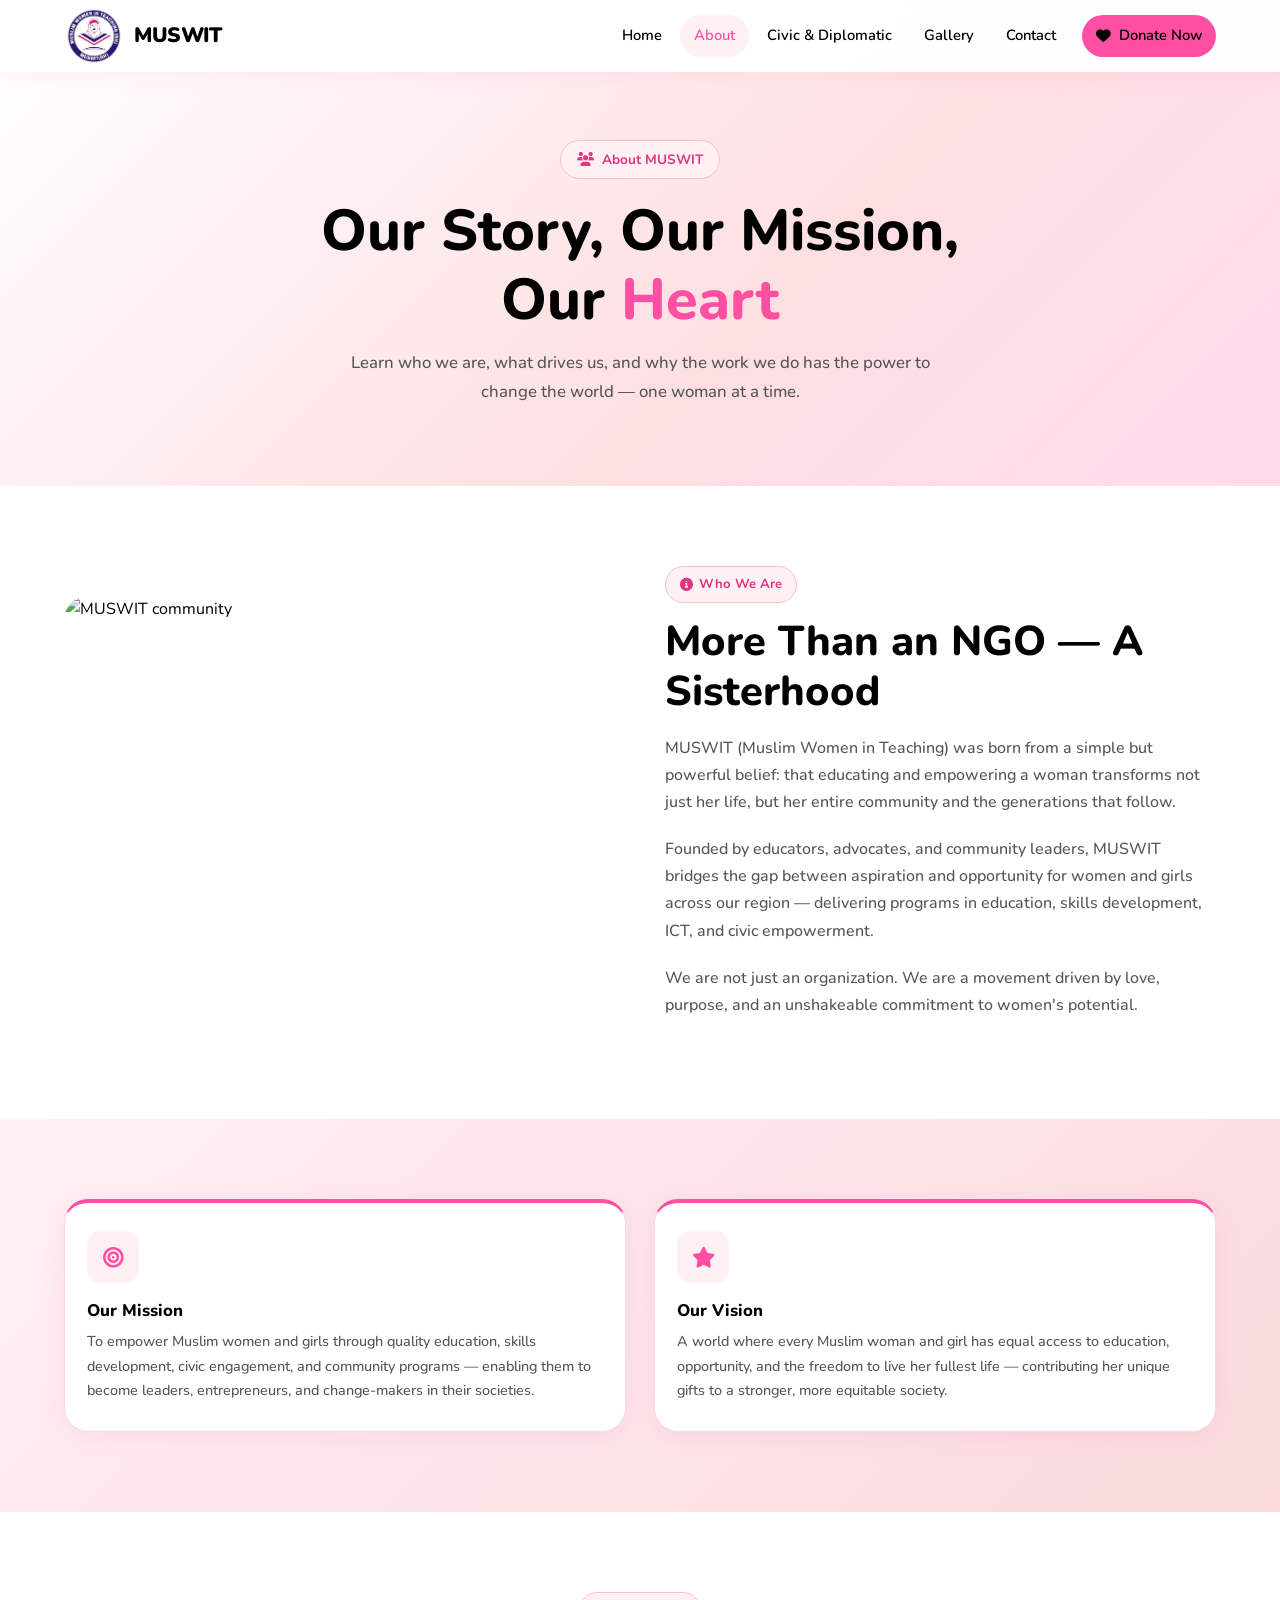
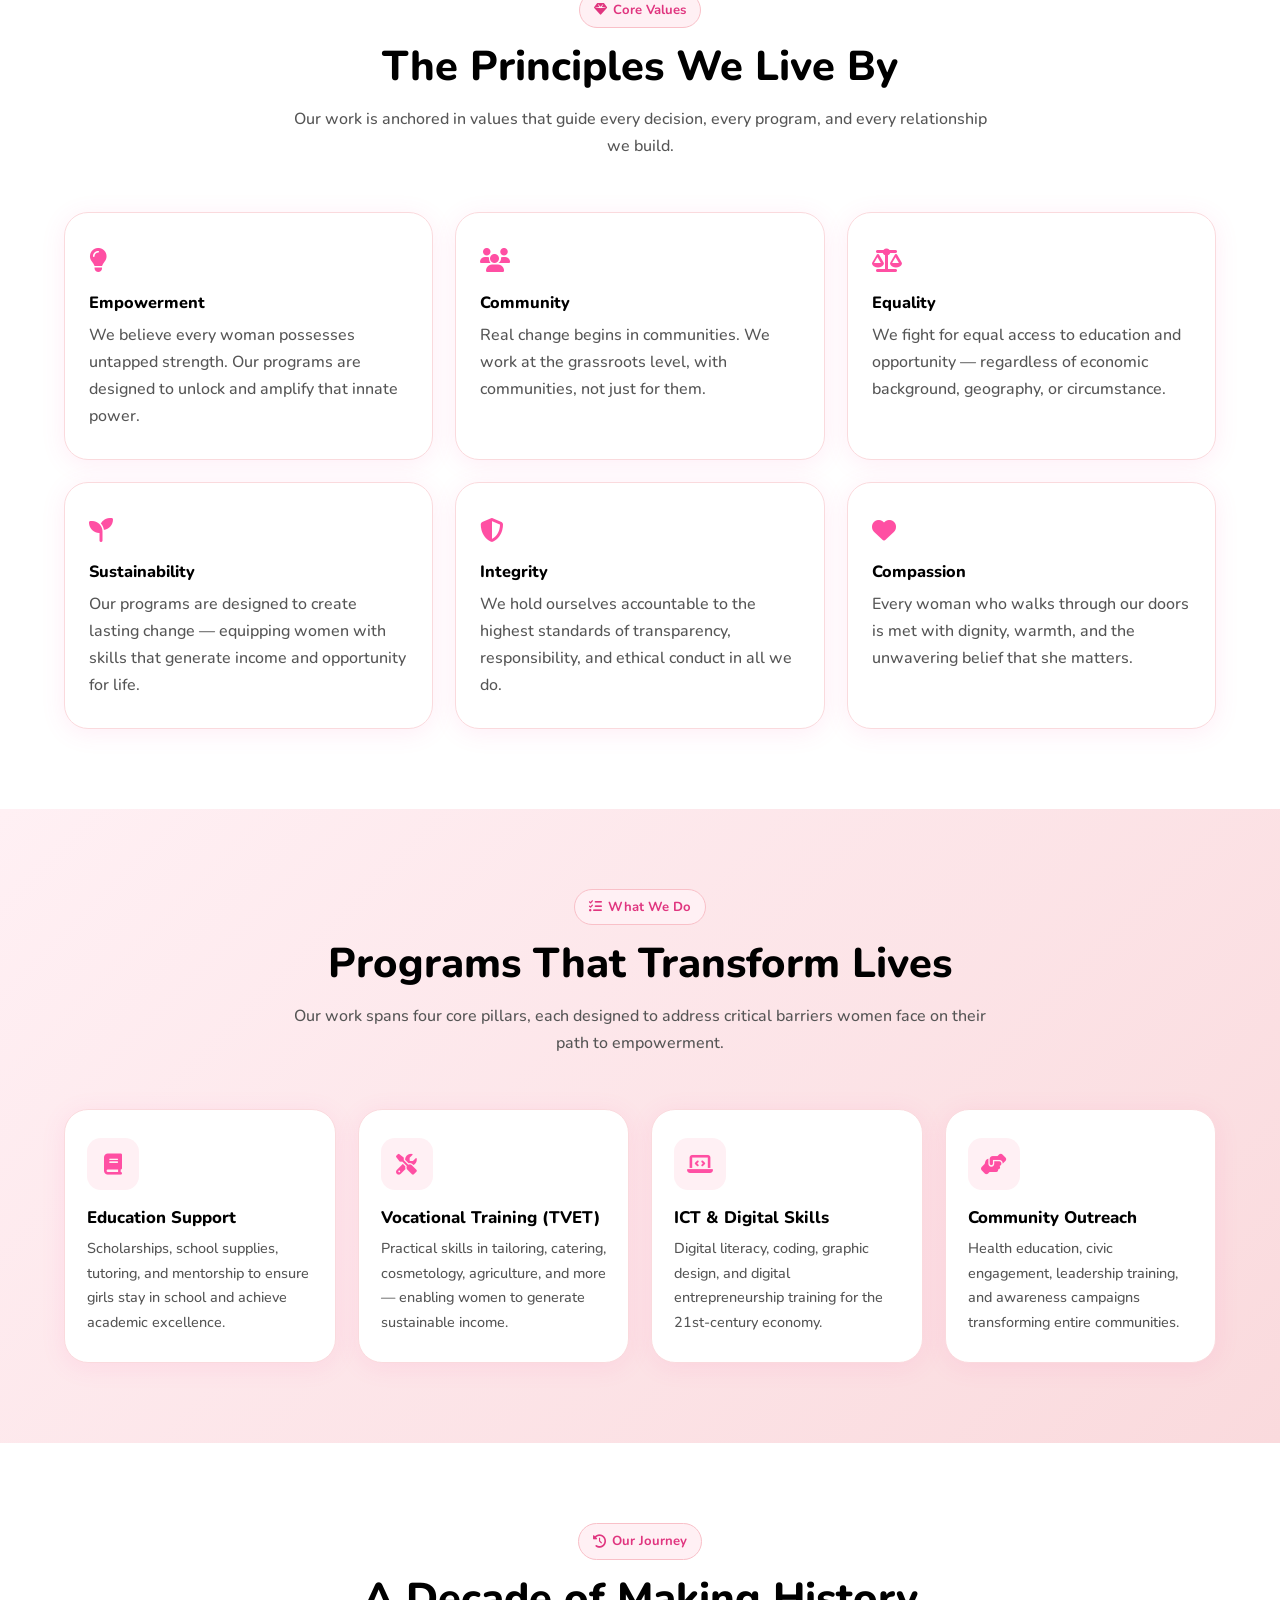
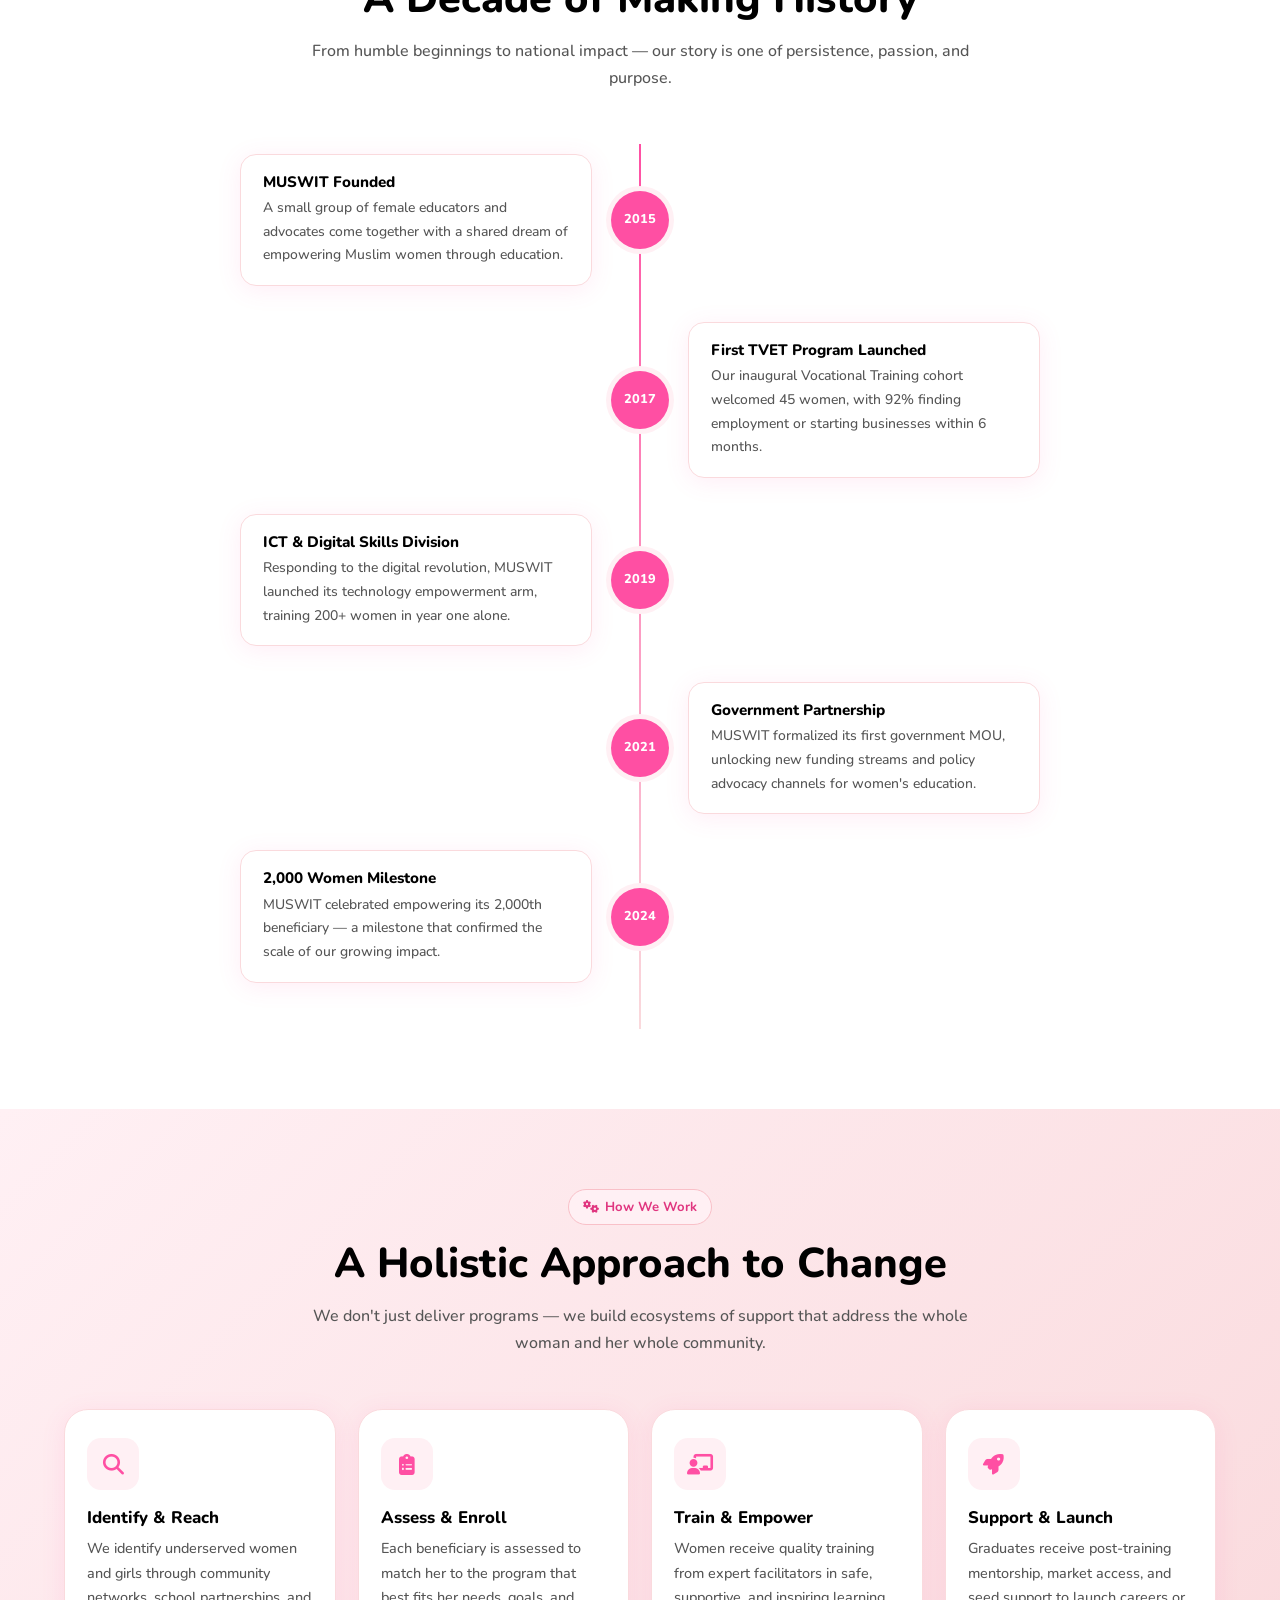
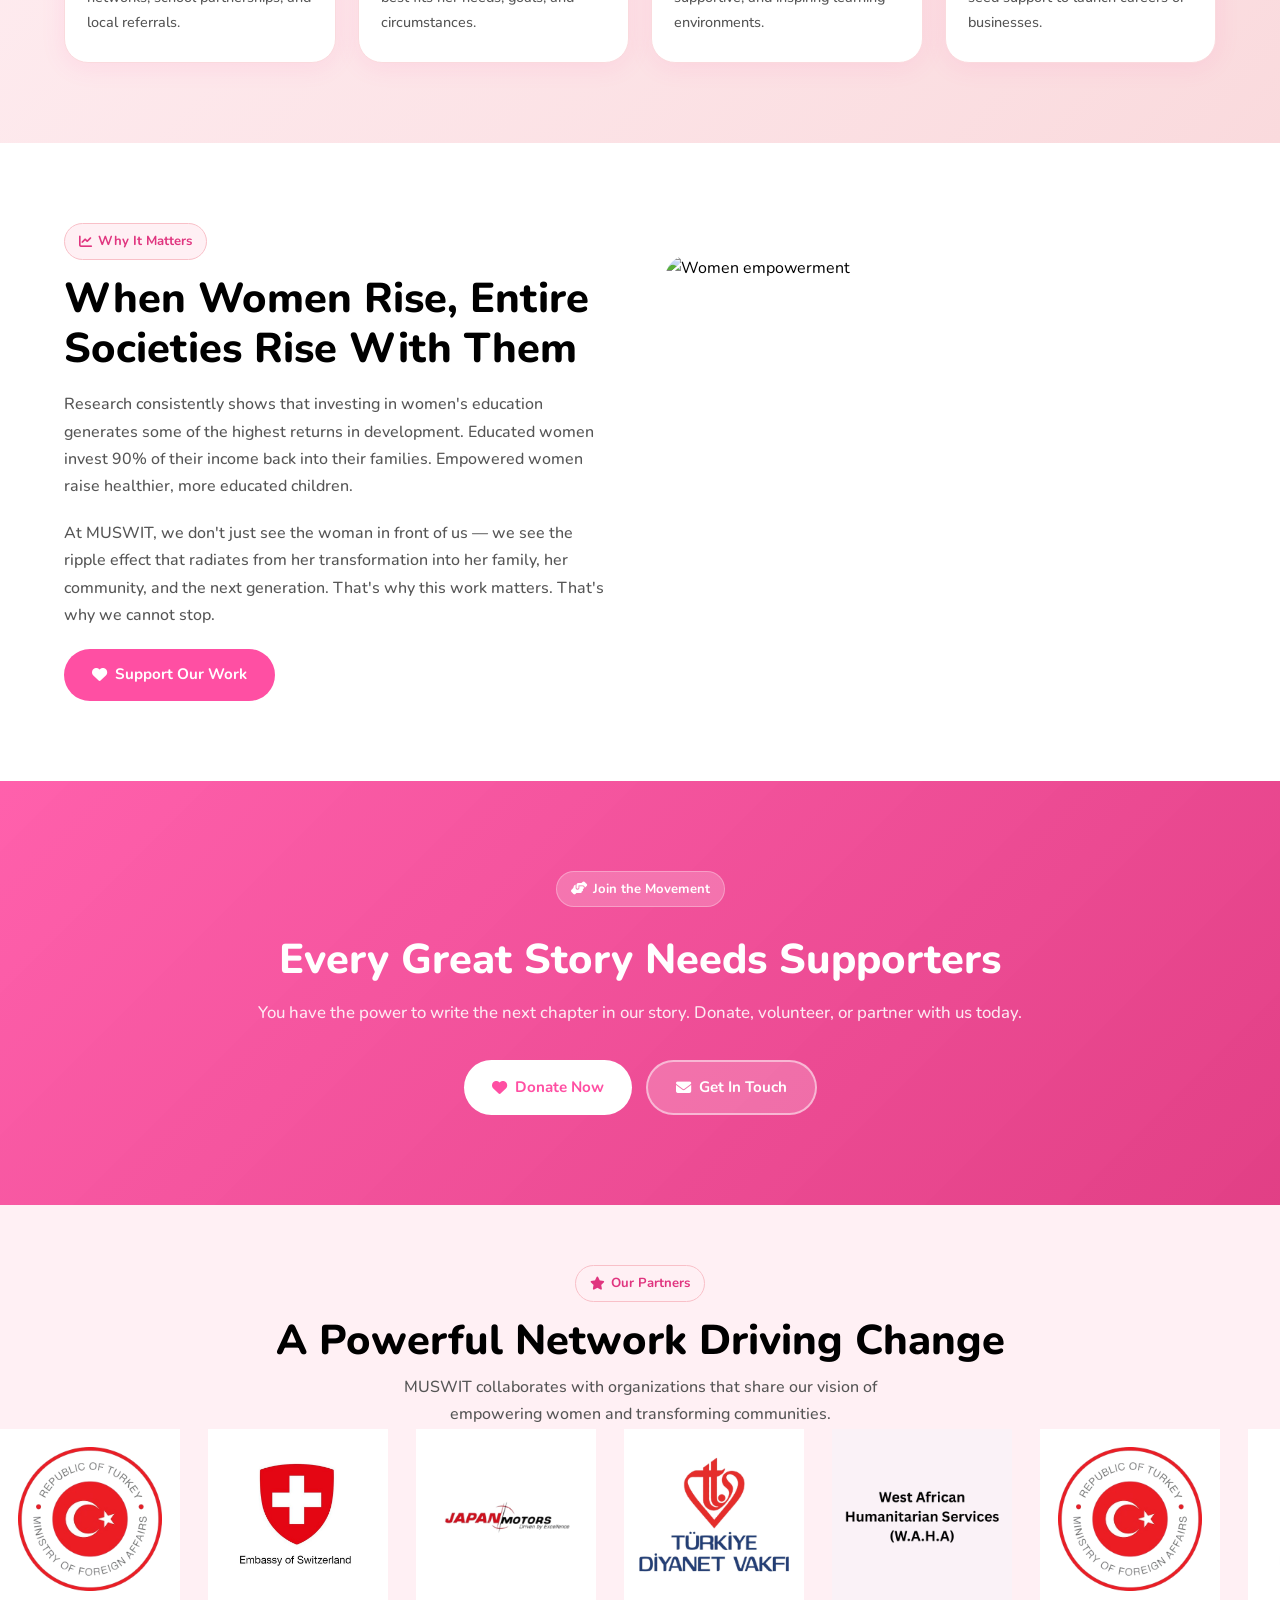
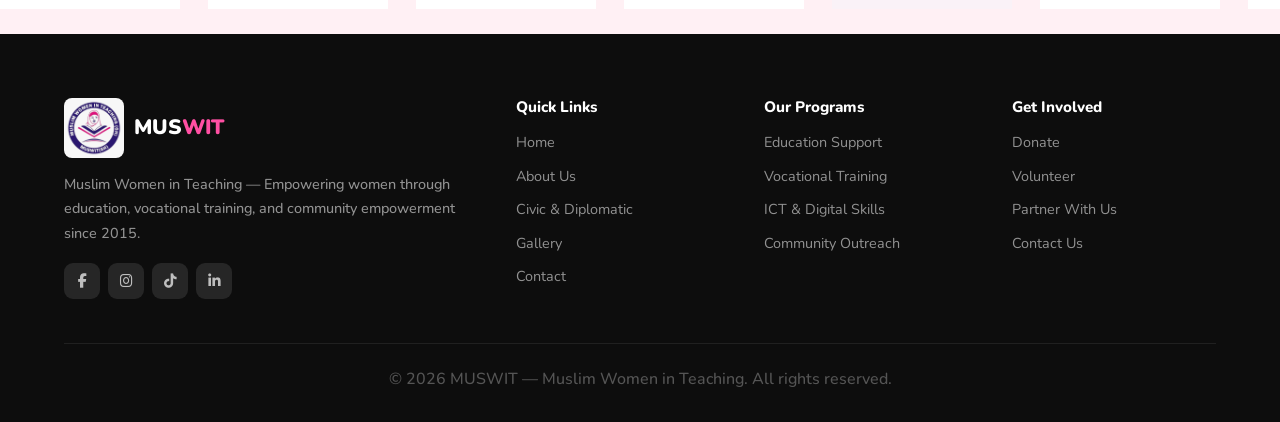
==== about.html @ 5ed305d1 "Add files via upload" ====
<!DOCTYPE html>
<html lang="en">
<head>
  <meta charset="UTF-8" />
  <meta name="viewport" content="width=device-width, initial-scale=1.0"/>
  <title>About — MUSWIT</title>
  <link rel="stylesheet" href="https://cdnjs.cloudflare.com/ajax/libs/font-awesome/6.5.0/css/all.min.css">
  <link href="https://fonts.googleapis.com/css2?family=Nunito:wght@400;500;600;700;800;900&display=swap" rel="stylesheet">
  <link rel="stylesheet" href="style.css" />
</head>
<body>

<!-- NAVBAR -->
<nav class="navbar">
  <a href="index.html" class="nav-logo">
       <span class="logo-icon"><img src="muswit_logo.png" style="height: 60px !important ;width: 60px !important;"></span>
    <span class="nav-logo-text">MUSWIT</span>
  </a>
  <div class="nav-links">
    <a href="index.html">Home</a>
    <a href="about.html" class="active">About</a>
    <a href="civic.html">Civic &amp; Diplomatic</a>
    <a href="gallery.html">Gallery</a>
    <a href="contact.html">Contact</a>
    <a href="index.html#donate" class="btn nav-donate"><i class="fas fa-heart"></i> Donate Now</a>
  </div>
  <button class="hamburger" aria-label="Menu"><span></span><span></span><span></span></button>
</nav>
<div class="mobile-menu">
  <a href="index.html"><i class="fas fa-home" style="color:var(--pink-main);margin-right:8px;"></i>Home</a>
  <a href="about.html"><i class="fas fa-users" style="color:var(--pink-main);margin-right:8px;"></i>About</a>
  <a href="civic.html"><i class="fas fa-globe" style="color:var(--pink-main);margin-right:8px;"></i>Civic &amp; Diplomatic</a>
  <a href="gallery.html"><i class="fas fa-images" style="color:var(--pink-main);margin-right:8px;"></i>Gallery</a>
  <a href="contact.html"><i class="fas fa-envelope" style="color:var(--pink-main);margin-right:8px;"></i>Contact</a>
  <a href="index.html#donate" class="btn"><i class="fas fa-heart"></i> Donate Now</a>
</div>

<!-- PAGE HERO -->
<section class="page-hero page-hero-about">
  <div class="page-hero-badge"><i class="fas fa-users"></i> About MUSWIT</div>
  <h1>Our Story, Our Mission,<br>Our <span style="color:var(--pink-main)">Heart</span></h1>
  <p>Learn who we are, what drives us, and why the work we do has the power to change the world — one woman at a time.</p>
</section>

<!-- WHO WE ARE -->
<section class="section">
  <div class="who-grid">
    <div class="who-image-wrap">
      <img src="https://images.unsplash.com/photo-1529390079861-591de354faf5?w=700&q=80" alt="MUSWIT community" class="section-bg-img">
    </div>
    <div class="who-text">
      <div class="section-tag"><i class="fas fa-info-circle"></i> Who We Are</div>
      <h2>More Than an NGO — A Sisterhood</h2>
      <p>MUSWIT (Muslim Women in Teaching) was born from a simple but powerful belief: that educating and empowering a woman transforms not just her life, but her entire community and the generations that follow.</p>
      <p>Founded by educators, advocates, and community leaders, MUSWIT bridges the gap between aspiration and opportunity for women and girls across our region — delivering programs in education, skills development, ICT, and civic empowerment.</p>
      <p>We are not just an organization. We are a movement driven by love, purpose, and an unshakeable commitment to women's potential.</p>
    </div>
  </div>
</section>

<!-- MISSION & VISION -->
<section class="section section-pink">
  <div class="container">
    <div style="display:grid;grid-template-columns:1fr 1fr;gap:28px;">
      <div class="card" style="border-top:4px solid var(--pink-main);">
        <div class="card-icon"><i class="fas fa-bullseye"></i></div>
        <h3>Our Mission</h3>
        <p>To empower Muslim women and girls through quality education, skills development, civic engagement, and community programs — enabling them to become leaders, entrepreneurs, and change-makers in their societies.</p>
      </div>
      <div class="card" style="border-top:4px solid var(--pink-main);">
        <div class="card-icon"><i class="fas fa-star"></i></div>
        <h3>Our Vision</h3>
        <p>A world where every Muslim woman and girl has equal access to education, opportunity, and the freedom to live her fullest life — contributing her unique gifts to a stronger, more equitable society.</p>
      </div>
    </div>
  </div>
</section>

<!-- CORE VALUES -->
<section class="section">
  <div class="section-header">
    <div class="section-tag"><i class="fas fa-gem"></i> Core Values</div>
    <h2>The Principles We Live By</h2>
    <p>Our work is anchored in values that guide every decision, every program, and every relationship we build.</p>
  </div>
  <div class="value-grid">
    <div class="value-card">
      <div class="value-card-icon"><i class="fas fa-lightbulb"></i></div>
      <h3>Empowerment</h3>
      <p>We believe every woman possesses untapped strength. Our programs are designed to unlock and amplify that innate power.</p>
    </div>
    <div class="value-card">
      <div class="value-card-icon"><i class="fas fa-users"></i></div>
      <h3>Community</h3>
      <p>Real change begins in communities. We work at the grassroots level, with communities, not just for them.</p>
    </div>
    <div class="value-card">
      <div class="value-card-icon"><i class="fas fa-balance-scale"></i></div>
      <h3>Equality</h3>
      <p>We fight for equal access to education and opportunity — regardless of economic background, geography, or circumstance.</p>
    </div>
    <div class="value-card">
      <div class="value-card-icon"><i class="fas fa-seedling"></i></div>
      <h3>Sustainability</h3>
      <p>Our programs are designed to create lasting change — equipping women with skills that generate income and opportunity for life.</p>
    </div>
    <div class="value-card">
      <div class="value-card-icon"><i class="fas fa-shield-alt"></i></div>
      <h3>Integrity</h3>
      <p>We hold ourselves accountable to the highest standards of transparency, responsibility, and ethical conduct in all we do.</p>
    </div>
    <div class="value-card">
      <div class="value-card-icon"><i class="fas fa-heart"></i></div>
      <h3>Compassion</h3>
      <p>Every woman who walks through our doors is met with dignity, warmth, and the unwavering belief that she matters.</p>
    </div>
  </div>
</section>

<!-- WHAT WE DO -->
<section class="section section-pink">
  <div class="section-header">
    <div class="section-tag"><i class="fas fa-tasks"></i> What We Do</div>
    <h2>Programs That Transform Lives</h2>
    <p>Our work spans four core pillars, each designed to address critical barriers women face on their path to empowerment.</p>
  </div>
  <div class="cards-grid">
    <div class="card">
      <div class="card-icon"><i class="fas fa-book"></i></div>
      <h3>Education Support</h3>
      <p>Scholarships, school supplies, tutoring, and mentorship to ensure girls stay in school and achieve academic excellence.</p>
    </div>
    <div class="card">
      <div class="card-icon"><i class="fas fa-tools"></i></div>
      <h3>Vocational Training (TVET)</h3>
      <p>Practical skills in tailoring, catering, cosmetology, agriculture, and more — enabling women to generate sustainable income.</p>
    </div>
    <div class="card">
      <div class="card-icon"><i class="fas fa-laptop-code"></i></div>
      <h3>ICT &amp; Digital Skills</h3>
      <p>Digital literacy, coding, graphic design, and digital entrepreneurship training for the 21st-century economy.</p>
    </div>
    <div class="card">
      <div class="card-icon"><i class="fas fa-hands-helping"></i></div>
      <h3>Community Outreach</h3>
      <p>Health education, civic engagement, leadership training, and awareness campaigns transforming entire communities.</p>
    </div>
  </div>
</section>

<!-- JOURNEY / TIMELINE -->
<section class="section">
  <div class="section-header">
    <div class="section-tag"><i class="fas fa-history"></i> Our Journey</div>
    <h2>A Decade of Making History</h2>
    <p>From humble beginnings to national impact — our story is one of persistence, passion, and purpose.</p>
  </div>
  <div class="timeline">
    <div class="timeline-item">
      <div class="timeline-content">
        <h4>MUSWIT Founded</h4>
        <p>A small group of female educators and advocates come together with a shared dream of empowering Muslim women through education.</p>
      </div>
      <div class="timeline-year">2015</div>
      <div class="timeline-empty"></div>
    </div>
    <div class="timeline-item">
      <div class="timeline-empty"></div>
      <div class="timeline-year">2017</div>
      <div class="timeline-content">
        <h4>First TVET Program Launched</h4>
        <p>Our inaugural Vocational Training cohort welcomed 45 women, with 92% finding employment or starting businesses within 6 months.</p>
      </div>
    </div>
    <div class="timeline-item">
      <div class="timeline-content">
        <h4>ICT &amp; Digital Skills Division</h4>
        <p>Responding to the digital revolution, MUSWIT launched its technology empowerment arm, training 200+ women in year one alone.</p>
      </div>
      <div class="timeline-year">2019</div>
      <div class="timeline-empty"></div>
    </div>
    <div class="timeline-item">
      <div class="timeline-empty"></div>
      <div class="timeline-year">2021</div>
      <div class="timeline-content">
        <h4>Government Partnership</h4>
        <p>MUSWIT formalized its first government MOU, unlocking new funding streams and policy advocacy channels for women's education.</p>
      </div>
    </div>
    <div class="timeline-item">
      <div class="timeline-content">
        <h4>2,000 Women Milestone</h4>
        <p>MUSWIT celebrated empowering its 2,000th beneficiary — a milestone that confirmed the scale of our growing impact.</p>
      </div>
      <div class="timeline-year">2024</div>
      <div class="timeline-empty"></div>
    </div>
  </div>
</section>

<!-- HOW WE WORK -->
<section class="section section-pink">
  <div class="section-header">
    <div class="section-tag"><i class="fas fa-cogs"></i> How We Work</div>
    <h2>A Holistic Approach to Change</h2>
    <p>We don't just deliver programs — we build ecosystems of support that address the whole woman and her whole community.</p>
  </div>
  <div class="cards-grid">
    <div class="card">
      <div class="card-icon"><i class="fas fa-search"></i></div>
      <h3>Identify &amp; Reach</h3>
      <p>We identify underserved women and girls through community networks, school partnerships, and local referrals.</p>
    </div>
    <div class="card">
      <div class="card-icon"><i class="fas fa-clipboard-list"></i></div>
      <h3>Assess &amp; Enroll</h3>
      <p>Each beneficiary is assessed to match her to the program that best fits her needs, goals, and circumstances.</p>
    </div>
    <div class="card">
      <div class="card-icon"><i class="fas fa-chalkboard-teacher"></i></div>
      <h3>Train &amp; Empower</h3>
      <p>Women receive quality training from expert facilitators in safe, supportive, and inspiring learning environments.</p>
    </div>
    <div class="card">
      <div class="card-icon"><i class="fas fa-rocket"></i></div>
      <h3>Support &amp; Launch</h3>
      <p>Graduates receive post-training mentorship, market access, and seed support to launch careers or businesses.</p>
    </div>
  </div>
</section>


<!-- WHY IT MATTERS -->
<section class="section">
  <div class="who-grid">
    <div class="who-text">
      <div class="section-tag"><i class="fas fa-chart-line"></i> Why It Matters</div>
      <h2>When Women Rise, Entire Societies Rise With Them</h2>
      <p>Research consistently shows that investing in women's education generates some of the highest returns in development. Educated women invest 90% of their income back into their families. Empowered women raise healthier, more educated children.</p>
      <p>At MUSWIT, we don't just see the woman in front of us — we see the ripple effect that radiates from her transformation into her family, her community, and the next generation. That's why this work matters. That's why we cannot stop.</p>
      <a href="index.html#donate" class="btn"><i class="fas fa-heart"></i> Support Our Work</a>
    </div>
    <div class="who-image-wrap">
      <img src="https://images.unsplash.com/photo-1573497019940-1c28c88b4f3e?w=700&q=80" alt="Women empowerment" class="section-bg-img">
    </div>
  </div>
</section>

<!-- CTA -->
<section class="donation-section">
  <div class="container">
    <div class="section-tag" style="background:rgba(255,255,255,0.2);color:#fff;border-color:rgba(255,255,255,0.3);"><i class="fas fa-hands-helping"></i> Join the Movement</div>
    <h2 style="margin-top:14px;">Every Great Story Needs Supporters</h2>
    <p style="color:rgba(255,255,255,0.88);">You have the power to write the next chapter in our story. Donate, volunteer, or partner with us today.</p>
    <div class="donation-buttons">
      <a href="index.html#donate" class="btn btn-white"><i class="fas fa-heart"></i> Donate Now</a>
      <a href="contact.html" class="btn" style="background:rgba(255,255,255,0.2);border:2px solid rgba(255,255,255,0.5);"><i class="fas fa-envelope"></i> Get In Touch</a>
    </div>
  </div>
</section>

<!-- PARTNERS -->
<section class="partners-section">
  
  <div class="partners-header">
    <div class="section-tag">
      <i class="fas fa-star"></i> Our Partners
    </div>

    <h2>A Powerful Network Driving Change</h2>

    <p>
      MUSWIT collaborates with organizations that share our vision of
      empowering women and transforming communities.
    </p>
  </div>
  
<div class="carousel-track">
      
<!-- Original Logos -->
<div class="partner-logo"><img src="Republic of Turkey.png" alt="Republic of Turkey" style="border-radius:8px;"></div>
<div class="partner-logo"><img src="Embassy of Switzerland.jpg" alt="Embassy of Switzerland" style="border-radius:8px;"></div>
<div class="partner-logo"><img src="Japan Motors.png" alt="Japan Motors" style="border-radius:8px;"></div>
<div class="partner-logo"><img src="Turkey Diner.png" alt="Turkey Diner" style="border-radius:8px;"></div>
<div class="partner-logo"><img src="West African HA.png" alt="West African HA" style="border-radius:8px;"></div>

<!-- Duplicate Logos for Smooth Infinite Scroll -->
<div class="partner-logo"><img src="Republic of Turkey.png" alt="Republic of Turkey" style="border-radius:8px;"></div>
<div class="partner-logo"><img src="Embassy of Switzerland.jpg" alt="Embassy of Switzerland" style="border-radius:8px;"></div>
<div class="partner-logo"><img src="Japan Motors.png" alt="Japan Motors" style="border-radius:8px;"></div>
<div class="partner-logo"><img src="Turkey Diner.png" alt="Turkey Diner" style="border-radius:8px;"></div>
<div class="partner-logo"><img src="West African HA.png" alt="West African HA" style="border-radius:8px;"></div>
</div>
</div>
</section>

<!-- FOOTER -->
<footer class="footer">
  <div class="footer-grid">
    <div class="footer-brand">
      <div class="footer-brand-logo">
                <span class="logo-icon"><img src="muswit logo1.jpeg" style="height: 60px !important ;width: 60px !important;"></span>
        <div class="footer-logo-text">MUS<span>WIT</span></div>
      </div>
      <p>Muslim Women in Teaching — Empowering women through education, vocational training, and community empowerment since 2015.</p>
      <div class="footer-socials">
        <a href="https://facebook.com/yourpage" class="footer-social-btn" aria-label="Facebook"><i class="fab fa-facebook-f"></i></a>
        <a href="https://instagram.com/yourpage" class="footer-social-btn" aria-label="Instagram"><i class="fab fa-instagram"></i></a>
        <a href="https://tiktok.com/@yourpage" class="footer-social-btn" aria-label="TikTok"><i class="fab fa-tiktok"></i></a>
        <a href="https://linkedin.com/company/yourpage" class="footer-social-btn" aria-label="LinkedIn"><i class="fab fa-linkedin-in"></i></a>
      </div>
    </div>
    <div class="footer-col">
      <h4>Quick Links</h4>
      <a href="index.html"></i>Home</a>
      <a href="about.html"></i>About Us</a>
      <a href="civic.html"></i>Civic &amp; Diplomatic</a>
      <a href="gallery.html"></i>Gallery</a>
      <a href="contact.html"></i>Contact</a>
    </div>
    <div class="footer-col">
      <h4>Our Programs</h4>
      <a href="#"></i>Education Support</a>
      <a href="#"></i>Vocational Training</a>
      <a href="#"></i>ICT &amp; Digital Skills</a>
      <a href="#"></i>Community Outreach</a>
    </div>
    <div class="footer-col">
      <h4>Get Involved</h4>
      <a href="#donate"></i>Donate</a>
      <a href="contact.html"></i>Volunteer</a>
      <a href="contact.html"></i>Partner With Us</a>
      <a href="contact.html"></i>Contact Us</a>
    </div>
  </div>
  <div class="footer-bottom">
    <p>&copy; 2026 MUSWIT — Muslim Women in Teaching. All rights reserved.</p>
  </div>
</footer>

<!-- LIGHTBOX -->
<div class="lightbox">
  <div class="lightbox-content">
    <button class="lightbox-close"><i class="fas fa-times"></i></button>
    <img class="lightbox-img" src="" alt="Gallery image">
    <div class="lightbox-caption"></div>
  </div>
</div>

<script src="script.js"></script>
</body>
</html>
---- style.css ----
@import url('https://fonts.googleapis.com/css2?family=Nunito:wght@400;500;600;700;800;900&display=swap');

/* ===== CSS VARIABLES ===== */
:root {
  --white: #FFFFFF;
  --pink-light: #FADADD;
  --pink-mid: #f9c0c8;
  --pink-main: #FF4FA3;
  --pink-dark: #e0357f;
  --pink-pale: #fff0f4;
  --black: #000000;
  --gray: #555555;
  --gray-light: #888888;
  --shadow: 0 4px 24px rgba(255, 79, 163, 0.10);
  --shadow-hover: 0 8px 36px rgba(255, 79, 163, 0.22);
  --radius: 16px;
  --radius-lg: 24px;
  --radius-full: 999px;
  --transition: all 0.3s cubic-bezier(0.4, 0, 0.2, 1);
}

/* ===== RESET ===== */
*, *::before, *::after { box-sizing: border-box; margin: 0; padding: 0; }
html { scroll-behavior: smooth; }
body {
  font-family: 'Nunito', sans-serif;
  color: var(--black);
  background: var(--white);
  line-height: 1.7;
  overflow-x: hidden;
}
img { max-width: 100%; display: block; }
a { text-decoration: none; color: inherit; }
ul { list-style: none; }

/* ===== TYPOGRAPHY ===== */
h1, h2, h3, h4, h5 { font-weight: 800; line-height: 1.2; }
h1 { font-size: clamp(2rem, 5vw, 3.6rem); }
h2 { font-size: clamp(1.6rem, 3.5vw, 2.6rem); }
h3 { font-size: clamp(1.1rem, 2vw, 1.5rem); }
p { font-size: 1rem; font-weight: 500; color: var(--gray); }

/* ===== BUTTONS ===== */
.btn {
  display: inline-flex;
  align-items: center;
  gap: 8px;
  padding: 13px 28px;
  background: var(--pink-main);
  color: #fff;
  font-family: 'Nunito', sans-serif;
  font-weight: 700;
  font-size: 0.95rem;
  border: none;
  border-radius: var(--radius-full);
  cursor: pointer;
  transition: var(--transition);
  text-decoration: none;
  white-space: nowrap;
}
.btn:hover { background: var(--pink-dark); transform: scale(1.04); box-shadow: 0 6px 24px rgba(255,79,163,.35); }
.btn-outline { background: transparent; border: 2px solid var(--pink-main); color: var(--pink-main); }
.btn-outline:hover { background: var(--pink-main); color: #fff; }
.btn-white { background: #fff; color: var(--pink-main); }
.btn-white:hover { background: var(--pink-light); color: var(--pink-dark); transform: scale(1.04); }

/* ===== NAVBAR ===== */
.navbar {
  position: fixed;
  top: 0; left: 0; right: 0;
  z-index: 1000;
  background: rgba(255,255,255,0.97);
  backdrop-filter: blur(14px);
  box-shadow: 0 2px 20px rgba(255,79,163,0.08);
  padding: 0 5%;
  height: 72px;
  display: flex;
  align-items: center;
  justify-content: space-between;
}
.nav-logo {
  display: flex;
  align-items: center;
  gap: 10px;
  text-decoration: none;
}
.nav-logo img { height: 48px; width: 48px; object-fit: contain; border-radius: 8px; }
.nav-logo-text { font-size: 1.3rem; font-weight: 900; color: var(--black); letter-spacing: -0.5px; }
.nav-links {
  display: flex;
  align-items: center;
  gap: 4px;
}
.nav-links a {
  padding: 8px 14px;
  font-weight: 600;
  font-size: 0.92rem;
  border-radius: var(--radius-full);
  transition: var(--transition);
  color: var(--black);
  white-space: nowrap;
}
.nav-links a:hover, .nav-links a.active { color: var(--pink-main); background: var(--pink-pale); }
.nav-donate { margin-left: 8px; }
.hamburger {
  display: none;
  flex-direction: column;
  gap: 5px;
  cursor: pointer;
  padding: 8px;
  border: none;
  background: none;
  z-index: 1001;
}
.hamburger span { width: 24px; height: 2.5px; background: var(--black); border-radius: 3px; transition: var(--transition); display: block; }
.hamburger.active span:nth-child(1) { transform: rotate(45deg) translate(5px, 5px); }
.hamburger.active span:nth-child(2) { opacity: 0; }
.hamburger.active span:nth-child(3) { transform: rotate(-45deg) translate(5px, -5px); }

/* ===== MOBILE MENU ===== */
.mobile-menu {
  display: none;
  position: fixed;
  top: 72px; left: 0; right: 0;
  background: #fff;
  padding: 20px 5% 28px;
  box-shadow: 0 8px 32px rgba(0,0,0,0.12);
  z-index: 998;
  flex-direction: column;
  gap: 6px;
  border-top: 1px solid var(--pink-light);
}
.mobile-menu.open { display: flex; }
.mobile-menu a {
  padding: 12px 16px;
  font-weight: 600;
  border-radius: var(--radius);
  transition: var(--transition);
  font-size: 1rem;
}
.mobile-menu a:hover { background: var(--pink-pale); color: var(--pink-main); }
.mobile-menu .btn { text-align: center; justify-content: center; margin-top: 8px; }

/* ===== HERO ===== */
.hero {
  min-height: 100vh;
  display: flex;
  align-items: center;
  padding: 100px 5% 80px;
  position: relative;
  overflow: hidden;
  background: url('https://images.unsplash.com/photo-1529390079861-591de354faf5?w=1600&q=80') center/cover no-repeat;
}
.hero::before {
  content: '';
  position: absolute;
  inset: 0;
  background: linear-gradient(135deg, rgba(255,255,255,0.92) 0%, rgba(253,218,221,0.82) 50%, rgba(255,79,163,0.25) 100%);
}
.hero-content {
  max-width: 1200px;
  margin: 0 auto;
  display: grid;
  grid-template-columns: 1fr 1fr;
  align-items: center;
  gap: 50px;
  width: 100%;
  position: relative;
  z-index: 1;
}
.hero-text { animation: fadeInLeft 0.9s ease both; }
.hero-badge {
  display: inline-flex;
  align-items: center;
  gap: 8px;
  background: var(--pink-pale);
  border: 1px solid var(--pink-mid);
  color: var(--pink-dark);
  padding: 7px 16px;
  border-radius: var(--radius-full);
  font-weight: 700;
  font-size: 0.85rem;
  margin-bottom: 20px;
}
.hero-title { margin-bottom: 18px; color: var(--black); }
.hero-title span { color: var(--pink-main); }
.hero-subtitle { margin-bottom: 32px; font-size: 1.05rem; }
.hero-buttons { display: flex; gap: 14px; flex-wrap: wrap; }
.hero-visual { animation: fadeInRight 0.9s ease 0.2s both; }
.hero-card {
  background: rgba(255,255,255,0.95);
  backdrop-filter: blur(12px);
  border-radius: var(--radius-lg);
  padding: 36px;
  box-shadow: var(--shadow-hover);
  border: 1px solid rgba(255,79,163,0.12);
}
.hero-stats {
  display: grid;
  grid-template-columns: 1fr 1fr;
  gap: 14px;
  margin-top: 22px;
}
.hero-stat {
  background: var(--pink-pale);
  border-radius: var(--radius);
  padding: 14px;
  text-align: center;
}
.hero-stat-num { font-size: 1.5rem; font-weight: 900; color: var(--pink-main); }
.hero-stat-label { font-size: 0.78rem; font-weight: 600; color: var(--gray); }

/* ===== PAGE HERO (inner pages) ===== */
.page-hero {
  padding: 140px 5% 80px;
  text-align: center;
  position: relative;
  overflow: hidden;
  background: url('https://images.unsplash.com/photo-1607748862156-7c548e7e98f4?w=1600&q=80') center/cover no-repeat;
}
.page-hero::before {
  content: '';
  position: absolute;
  inset: 0;
  background: linear-gradient(135deg, rgba(255,255,255,0.9) 0%, rgba(253,218,221,0.85) 60%, rgba(255,79,163,0.2) 100%);
}
.page-hero > * { position: relative; z-index: 1; }
.page-hero-badge {
  display: inline-flex;
  align-items: center;
  gap: 8px;
  background: var(--pink-pale);
  border: 1px solid var(--pink-mid);
  color: var(--pink-dark);
  padding: 7px 16px;
  border-radius: var(--radius-full);
  font-weight: 700;
  font-size: 0.85rem;
  margin-bottom: 18px;
}
.page-hero h1 { margin-bottom: 14px; }
.page-hero p { font-size: 1.05rem; max-width: 580px; margin: 0 auto; }

/* ===== CIVIC PAGE HERO ===== */
.page-hero-civic {
  background-image: url('https://images.unsplash.com/photo-1529156069898-49953e39b3ac?w=1600&q=80');
}
/* ===== GALLERY PAGE HERO ===== */
.page-hero-gallery {
  background-image: url('https://images.unsplash.com/photo-1524069290683-0457abfe42c3?w=1600&q=80');
}
/* ===== CONTACT PAGE HERO ===== */
.page-hero-contact {
  background-image: url('https://images.unsplash.com/photo-1516321497487-e288fb19713f?w=1600&q=80');
}
/* ===== ABOUT PAGE HERO ===== */
.page-hero-about {
  background-image: url('https://images.unsplash.com/photo-1573497019940-1c28c88b4f3e?w=1600&q=80');
}

/* ===== SECTION BASE ===== */
.section { padding: 80px 5%; }
.section-pink {
  position: relative;
  overflow: hidden;
}
.section-pink::before {
  content: '';
  position: absolute;
  inset: 0;
  background: url('https://images.unsplash.com/photo-1490818387583-1baba5e638af?w=1600&q=60') center/cover no-repeat;
  opacity: 0.06;
}
.section-pink-solid { background: linear-gradient(135deg, var(--pink-pale) 0%, var(--pink-light) 100%); }
.section-pink-solid.section-pink::before { display: none; }
.section-pink { background: linear-gradient(135deg, var(--pink-pale) 0%, var(--pink-light) 100%); }
.section-header {
  text-align: center;
  max-width: 700px;
  margin: 0 auto 52px;
}
.section-tag {
  display: inline-flex;
  align-items: center;
  gap: 6px;
  background: var(--pink-pale);
  color: var(--pink-dark);
  padding: 6px 14px;
  border-radius: var(--radius-full);
  font-size: 0.82rem;
  font-weight: 700;
  margin-bottom: 14px;
  border: 1px solid var(--pink-mid);
}
.section-header h2 { margin-bottom: 14px; }
.container { max-width: 1200px; margin: 0 auto; }

/* ===== WHO WE ARE ===== */
.who-grid {
  display: grid;
  grid-template-columns: 1fr 1fr;
  gap: 50px;
  align-items: center;
  max-width: 1200px;
  margin: 0 auto;
}
.who-image-wrap { position: relative; }
.who-image-placeholder {
  width: 100%;
  aspect-ratio: 4/3;
  background: linear-gradient(135deg, var(--pink-light), var(--pink-mid));
  border-radius: var(--radius-lg);
  display: flex; align-items: center; justify-content: center;
  font-size: 3rem;
  overflow: hidden;
}
.who-image-placeholder img {
  width: 100%; height: 100%;
  object-fit: cover;
  border-radius: var(--radius-lg);
}
.section-bg-img {
  width: 100%;
  aspect-ratio: 4/3;
  object-fit: cover;
  border-radius: var(--radius-lg);
  display: block;
}
.who-float {
  position: absolute;
  bottom: -16px; right: -16px;
  background: #fff;
  border-radius: var(--radius);
  padding: 14px 18px;
  box-shadow: var(--shadow);
  display: flex; align-items: center; gap: 10px;
  font-weight: 700;
  font-size: 0.9rem;
  border: 1px solid var(--pink-light);
}
.who-float i { color: var(--pink-main); font-size: 1.3rem; }
.who-text .section-tag { justify-content: flex-start; }
.who-text h2 { margin-bottom: 18px; }
.who-text p { margin-bottom: 20px; }

/* ===== IMPACT GRID ===== */
.impact-grid {
  display: grid;
  grid-template-columns: repeat(4, 1fr);
  gap: 22px;
  max-width: 1200px;
  margin: 0 auto;
}
.impact-card {
  background: #fff;
  border-radius: var(--radius-lg);
  padding: 32px 20px;
  text-align: center;
  box-shadow: var(--shadow);
  transition: var(--transition);
  border: 1px solid var(--pink-light);
}
.impact-card:hover { transform: translateY(-6px); box-shadow: var(--shadow-hover); }
.impact-icon { font-size: 2rem; margin-bottom: 10px; color: var(--pink-main); }
.impact-icon i { font-size: 2rem; color: var(--pink-main); }
.impact-num { font-size: 2.4rem; font-weight: 900; color: var(--pink-main); line-height: 1; margin-bottom: 6px; }
.impact-label { font-weight: 600; color: var(--gray); font-size: 0.9rem; }

/* ===== CARDS GRID ===== */
.cards-grid {
  display: grid;
  grid-template-columns: repeat(4, 1fr);
  gap: 22px;
  max-width: 1200px;
  margin: 0 auto;
}
.card {
  background: #fff;
  border-radius: var(--radius-lg);
  padding: 28px 22px;
  box-shadow: var(--shadow);
  transition: var(--transition);
  border: 1px solid var(--pink-light);
  position: relative;
  overflow: hidden;
}
.card::before {
  content: '';
  position: absolute;
  top: 0; left: 0; right: 0;
  height: 4px;
  background: linear-gradient(90deg, var(--pink-main), var(--pink-dark));
  transform: scaleX(0);
  transition: var(--transition);
  transform-origin: left;
}
.card:hover { transform: translateY(-5px); box-shadow: var(--shadow-hover); }
.card:hover::before { transform: scaleX(1); }
.card-icon {
  width: 52px; height: 52px;
  background: var(--pink-pale);
  border-radius: 14px;
  display: flex; align-items: center; justify-content: center;
  font-size: 1.5rem;
  margin-bottom: 18px;
  transition: var(--transition);
  color: var(--pink-main);
}
.card-icon i { font-size: 1.3rem; color: var(--pink-main); }
.card:hover .card-icon { background: var(--pink-main); }
.card:hover .card-icon i { color: #fff; }
.card h3 { margin-bottom: 8px; font-size: 1.05rem; }
.card p { font-size: 0.9rem; }

/* ===== TESTIMONIALS ===== */
.testimonials-grid {
  display: grid;
  grid-template-columns: 1fr 1fr;
  gap: 28px;
  max-width: 980px;
  margin: 0 auto;
}
.testimonial-card {
  background: #fff;
  border-radius: var(--radius-lg);
  padding: 32px;
  box-shadow: var(--shadow);
  border: 1px solid var(--pink-light);
  position: relative;
}
.testimonial-quote {
  font-size: 3.5rem;
  line-height: 1;
  color: var(--pink-main);
  opacity: 0.25;
  position: absolute;
  top: 14px; left: 22px;
  font-family: Georgia, serif;
}
.testimonial-text {
  font-size: 0.97rem;
  font-style: italic;
  margin-bottom: 22px;
  margin-top: 18px;
  color: var(--gray);
  line-height: 1.8;
}
.testimonial-author { display: flex; align-items: center; gap: 12px; }
.testimonial-avatar {
  width: 46px; height: 46px;
  background: linear-gradient(135deg, var(--pink-main), var(--pink-dark));
  border-radius: 50%;
  display: flex; align-items: center; justify-content: center;
  color: #fff;
  font-weight: 800;
  font-size: 1rem;
  flex-shrink: 0;
}
.testimonial-name { font-weight: 700; font-size: 0.95rem; }
.testimonial-role { font-size: 0.82rem; color: var(--gray-light); }

/* ===== DONATION CTA ===== */
.donation-section {
  position: relative;
  padding: 90px 5%;
  text-align: center;
  overflow: hidden;
  background: url('https://images.unsplash.com/photo-1488521787991-ed7bbaae773c?w=1600&q=80') center/cover no-repeat;
}
.donation-section::before {
  content: '';
  position: absolute;
  inset: 0;
  background: linear-gradient(135deg, rgba(255,79,163,0.9) 0%, rgba(224,53,127,0.95) 100%);
}
.donation-section > * { position: relative; z-index: 1; }
.donation-section h2 { color: #fff; margin-bottom: 14px; }
.donation-section p { color: rgba(255,255,255,0.88); margin-bottom: 32px; font-size: 1.05rem; }
.donation-buttons { display: flex; gap: 14px; justify-content: center; flex-wrap: wrap; }

/* ===== PARTNERS CAROUSEL ===== */
.partner-logo{
  padding: 8px;
  border-radius: 10px;
}

.partner-logo img{
  border-radius: 8px;
}

.partners-section {
  padding: 60px 0;
  background: var(--pink-pale);
  overflow: hidden;
}
.partners-header { text-align: center; padding: 0 5%; margin-bottom: 36px; }
.partners-header h2 { margin-bottom: 8px; }
.partners-header p { max-width: 560px; margin: 0 auto; }
.carousel-wrapper { position: relative; overflow: hidden; }
.carousel-track {
  display: flex;
  gap: 28px;
  width: max-content;
  animation: carousel-scroll 28s linear infinite;
  padding: 10px 0;
}
/* Pause animation on hover */
.carousel-wrapper:hover .carousel-track{
  animation-play-state: paused;
}

/* Partner Logo - No Wrapper Box + Same Size */
.partner-logo{
  width: 180px;
  height: 90px;
  background: transparent;
  border-radius: 0;
  padding: 0;
  box-shadow: none;
  flex-shrink: 0;

  display: flex;
  align-items: center;
  justify-content: center;

  transition: var(--transition);
}

/* All logos same size */
.partner-logo img{
  width: 1600px;
  height: 700px;
  object-fit: contain;
}

/* Hover effect */
.partner-logo:hover{
  transform: scale(1.05);
}
}
.partner-logo i { font-size: 1.3rem; }
.partner-logo:hover { filter: grayscale(0); transform: scale(1.05); box-shadow: var(--shadow-hover); color: var(--pink-main); }
@keyframes carousel-scroll {
  0% { transform: translateX(0); }
  100% { transform: translateX(-50%); }

  
}

/* ===== FOOTER ===== */
.footer {
  background: #0d0d0d;
  color: #fff;
  padding: 64px 5% 28px;
}
.footer-grid {
  display: grid;
  grid-template-columns: 2fr 1fr 1fr 1fr;
  gap: 44px;
  max-width: 1200px;
  margin: 0 auto 44px;
}
.footer-brand-logo {
  display: flex;
  align-items: center;
  gap: 10px;
  margin-bottom: 14px;
}
.footer-brand-logo img { height: 48px; width: 48px; object-fit: contain; border-radius: 8px; }
.footer-logo-text { font-size: 1.3rem; font-weight: 900; color: #fff; }
.footer-logo-text span { color: var(--pink-main); }
.footer-brand p { color: rgba(255,255,255,0.55); font-size: 0.9rem; }
.footer-col h4 { font-size: 0.95rem; font-weight: 800; margin-bottom: 14px; color: #fff; }
.footer-col a { display: block; color: rgba(255,255,255,0.55); margin-bottom: 9px; font-size: 0.9rem; transition: var(--transition); }
.footer-col a:hover { color: var(--pink-main); padding-left: 4px; }
.footer-socials { display: flex; gap: 8px; margin-top: 18px; }
.footer-social-btn {
  width: 36px; height: 36px;
  background: rgba(255,255,255,0.1);
  border-radius: 9px;
  display: flex; align-items: center; justify-content: center;
  transition: var(--transition);
  font-size: 0.9rem;
  color: rgba(255,255,255,0.7);
}
.footer-social-btn:hover { background: var(--pink-main); color: #fff; transform: scale(1.1); }
.footer-bottom {
  border-top: 1px solid rgba(255,255,255,0.08);
  padding-top: 22px;
  text-align: center;
  color: rgba(255,255,255,0.35);
  font-size: 0.85rem;
  max-width: 1200px;
  margin: 0 auto;
}

/* ===== ABOUT VALUES ===== */
.value-grid {
  display: grid;
  grid-template-columns: repeat(3, 1fr);
  gap: 22px;
  max-width: 1200px;
  margin: 0 auto;
}
.value-card {
  background: #fff;
  border-radius: var(--radius-lg);
  padding: 28px 24px;
  box-shadow: var(--shadow);
  border: 1px solid var(--pink-light);
  transition: var(--transition);
}
.value-card:hover { transform: translateY(-5px); box-shadow: var(--shadow-hover); }
.value-card-icon { font-size: 1.5rem; margin-bottom: 12px; color: var(--pink-main); }
.value-card-icon i { font-size: 1.5rem; color: var(--pink-main); }
.value-card h3 { margin-bottom: 8px; font-size: 1.02rem; }

/* ===== TIMELINE ===== */
.timeline {
  max-width: 800px;
  margin: 0 auto;
  position: relative;
  padding: 10px 0;
}
.timeline::before {
  content: '';
  position: absolute;
  left: 50%;
  top: 0; bottom: 0;
  width: 2px;
  background: linear-gradient(to bottom, var(--pink-main), var(--pink-light));
  transform: translateX(-50%);
}
.timeline-item {
  display: grid;
  grid-template-columns: 1fr 60px 1fr;
  gap: 18px;
  margin-bottom: 36px;
  align-items: center;
}
.timeline-year {
  width: 58px; height: 58px;
  background: var(--pink-main);
  color: #fff;
  border-radius: 50%;
  display: flex; align-items: center; justify-content: center;
  font-weight: 800;
  font-size: 0.8rem;
  text-align: center;
  z-index: 1;
  box-shadow: 0 0 0 5px var(--pink-pale);
  justify-self: center;
}
.timeline-content {
  background: #fff;
  border-radius: var(--radius);
  padding: 18px 22px;
  box-shadow: var(--shadow);
  border: 1px solid var(--pink-light);
}
.timeline-content h4 { font-size: 0.95rem; margin-bottom: 5px; }
.timeline-content p { font-size: 0.87rem; }

/* ===== GALLERY ===== */
.gallery-grid {
  display: grid;
  grid-template-columns: repeat(3, 1fr);
  gap: 18px;
  max-width: 1200px;
  margin: 0 auto;
}
.gallery-item {
  position: relative;
  border-radius: var(--radius);
  overflow: hidden;
  aspect-ratio: 4/3;
  background: var(--pink-light);
  cursor: pointer;
}
.gallery-item img {
  width: 100%; height: 100%;
  object-fit: cover;
  transition: transform 0.4s ease;
  display: block;
}
.gallery-item-placeholder {
  width: 100%; height: 100%;
  display: flex; flex-direction: column; align-items: center; justify-content: center;
  gap: 10px;
  background: linear-gradient(135deg, var(--pink-pale), var(--pink-light));
  color: var(--gray-light);
}
.gallery-item-placeholder i { font-size: 2.5rem; color: var(--pink-mid); }
.gallery-item-placeholder span { font-size: 0.85rem; font-weight: 600; }
.gallery-overlay {
  position: absolute;
  inset: 0;
  background: rgba(255,79,163,0.75);
  display: flex; align-items: center; justify-content: center;
  flex-direction: column;
  gap: 8px;
  opacity: 0;
  transition: var(--transition);
}
.gallery-overlay i { font-size: 1.8rem; color: #fff; }
.gallery-overlay span { color: #fff; font-weight: 700; font-size: 0.88rem; text-align: center; padding: 0 12px; }
.gallery-item:hover .gallery-overlay { opacity: 1; }
.gallery-item:hover img { transform: scale(1.08); }

/* ===== GALLERY PAGE — UPLOAD-READY GRID ===== */
.gallery-full-grid {
  display: grid;
  grid-template-columns: repeat(3, 1fr);
  gap: 18px;
  max-width: 1200px;
  margin: 0 auto;
}
.gallery-item-large { grid-column: span 2; }
.gallery-upload-hint {
  background: var(--pink-pale);
  border: 2px dashed var(--pink-mid);
  border-radius: var(--radius);
  aspect-ratio: 4/3;
  display: flex; flex-direction: column; align-items: center; justify-content: center;
  gap: 10px;
  cursor: pointer;
  transition: var(--transition);
  color: var(--gray-light);
}
.gallery-upload-hint:hover { border-color: var(--pink-main); background: #fff; }
.gallery-upload-hint i { font-size: 2.2rem; color: var(--pink-mid); }

/* ===== GALLERY FILTERS ===== */
.gallery-filters {
  display: flex;
  gap: 10px;
  justify-content: center;
  flex-wrap: wrap;
  margin-bottom: 44px;
}
.filter-btn {
  padding: 9px 22px;
  border-radius: var(--radius-full);
  border: 2px solid var(--pink-light);
  background: #fff;
  color: var(--gray);
  font-family: 'Nunito', sans-serif;
  font-weight: 700;
  font-size: 0.88rem;
  cursor: pointer;
  transition: var(--transition);
  display: inline-flex;
  align-items: center;
  gap: 6px;
}
.filter-btn:hover, .filter-btn.active { background: var(--pink-main); border-color: var(--pink-main); color: #fff; }
.gallery-item.hidden { display: none !important; }

/* ===== LIGHTBOX ===== */
.lightbox {
  display: none;
  position: fixed;
  inset: 0;
  background: rgba(0,0,0,0.94);
  z-index: 9999;
  align-items: center;
  justify-content: center;
  padding: 20px;
}
.lightbox.active { display: flex; }
.lightbox-content {
  position: relative;
  max-width: min(90vw, 900px);
  max-height: 85vh;
  background: #fff;
  border-radius: var(--radius-lg);
  overflow: hidden;
  display: flex;
  flex-direction: column;
  align-items: center;
}
.lightbox-img {
  max-width: 100%;
  max-height: 70vh;
  object-fit: contain;
  display: block;
}
.lightbox-placeholder {
  width: 360px; max-width: 80vw;
  height: 260px;
  display: flex; align-items: center; justify-content: center;
  background: var(--pink-pale);
  font-size: 5rem;
}
.lightbox-close {
  position: absolute;
  top: 12px; right: 14px;
  color: var(--gray);
  font-size: 1.4rem;
  cursor: pointer;
  background: rgba(255,255,255,0.9);
  border: none;
  width: 34px; height: 34px;
  border-radius: 50%;
  display: flex; align-items: center; justify-content: center;
  z-index: 2;
  transition: var(--transition);
}
.lightbox-close:hover { background: var(--pink-main); color: #fff; }
.lightbox-caption {
  padding: 14px 24px;
  color: var(--gray);
  font-weight: 700;
  font-size: 0.9rem;
  text-align: center;
  border-top: 1px solid var(--pink-light);
  width: 100%;
}

/* ===== CONTACT ===== */
.contact-grid {
  display: grid;
  grid-template-columns: 1fr 1.5fr;
  gap: 44px;
  max-width: 1080px;
  margin: 0 auto;
  align-items: start;
}
.contact-info-card {
  background: var(--pink-pale);
  border-radius: var(--radius-lg);
  padding: 36px;
  border: 1px solid var(--pink-mid);
}
.contact-item { display: flex; align-items: flex-start; gap: 14px; margin-bottom: 24px; }
.contact-icon {
  width: 42px; height: 42px;
  background: var(--pink-main);
  border-radius: 11px;
  display: flex; align-items: center; justify-content: center;
  color: #fff;
  font-size: 1rem;
  flex-shrink: 0;
}
.contact-item h4 { font-size: 0.85rem; color: var(--gray-light); margin-bottom: 3px; font-weight: 700; }
.contact-item p { font-size: 0.92rem; color: var(--black); font-weight: 500; }
.contact-form {
  background: #fff;
  border-radius: var(--radius-lg);
  padding: 36px;
  box-shadow: var(--shadow);
  border: 1px solid var(--pink-light);
}
.form-group { margin-bottom: 18px; }
.form-row { display: grid; grid-template-columns: 1fr 1fr; gap: 14px; }
label { display: block; font-weight: 700; font-size: 0.88rem; margin-bottom: 5px; }
input, select, textarea {
  width: 100%;
  padding: 11px 14px;
  border: 2px solid var(--pink-light);
  border-radius: var(--radius);
  font-family: 'Nunito', sans-serif;
  font-size: 0.93rem;
  transition: var(--transition);
  color: var(--black);
  background: #fff;
}
input:focus, select:focus, textarea:focus { outline: none; border-color: var(--pink-main); box-shadow: 0 0 0 3px rgba(255,79,163,0.1); }
input.error, select.error, textarea.error { border-color: #e53e3e; }
.error-msg { color: #e53e3e; font-size: 0.78rem; font-weight: 600; margin-top: 3px; display: none; }
.error-msg.show { display: block; }
textarea { resize: vertical; min-height: 120px; }
.map-wrap {
  max-width: 1080px;
  margin: 44px auto 0;
  border-radius: var(--radius-lg);
  overflow: hidden;
  box-shadow: var(--shadow);
  border: 2px solid var(--pink-light);
}

/* ===== CIVIC CARDS ===== */
.civic-grid {
  display: grid;
  grid-template-columns: repeat(3, 1fr);
  gap: 22px;
  max-width: 1200px;
  margin: 0 auto;
}
.civic-card {
  background: #fff;
  border-radius: var(--radius-lg);
  padding: 28px;
  box-shadow: var(--shadow);
  border: 1px solid var(--pink-light);
  transition: var(--transition);
}
.civic-card:hover { transform: translateY(-5px); box-shadow: var(--shadow-hover); }
.civic-card-icon { font-size: 1.8rem; margin-bottom: 14px; color: var(--pink-main); }
.civic-card-icon i { font-size: 1.8rem; color: var(--pink-main); }
.civic-card h3 { margin-bottom: 10px; font-size: 1rem; }

/* ===== ANIMATIONS ===== */
@keyframes fadeInLeft {
  from { opacity: 0; transform: translateX(-36px); }
  to { opacity: 1; transform: translateX(0); }
}
@keyframes fadeInRight {
  from { opacity: 0; transform: translateX(36px); }
  to { opacity: 1; transform: translateX(0); }
}
@keyframes fadeInUp {
  from { opacity: 0; transform: translateY(28px); }
  to { opacity: 1; transform: translateY(0); }
}

/* ===== RESPONSIVE ===== */
@media (max-width: 1100px) {
  .cards-grid { grid-template-columns: repeat(2, 1fr); }
  .impact-grid { grid-template-columns: repeat(2, 1fr); }
  .footer-grid { grid-template-columns: 1fr 1fr; gap: 32px; }
  .civic-grid { grid-template-columns: repeat(2, 1fr); }
}

@media (max-width: 900px) {
  .who-grid { grid-template-columns: 1fr; gap: 32px; }
  .testimonials-grid { grid-template-columns: 1fr; }
  .contact-grid { grid-template-columns: 1fr; }
  .value-grid { grid-template-columns: repeat(2, 1fr); }
  .gallery-grid { grid-template-columns: repeat(2, 1fr); }
  .gallery-full-grid { grid-template-columns: repeat(2, 1fr); }
  .gallery-item-large { grid-column: span 2; }
}

@media (max-width: 768px) {
  /* NAVBAR */
  .nav-links, .nav-donate { display: none !important; }
  .hamburger { display: flex; }
  
  /* HERO */
  .hero { padding: 90px 5% 60px; min-height: auto; }
  .hero-content { grid-template-columns: 1fr; gap: 32px; }
  .hero-visual { display: none; }
  .hero-title { font-size: clamp(1.8rem, 6vw, 2.6rem); }
  .hero-buttons { flex-direction: column; width: 100%; }
  .hero-buttons .btn { justify-content: center; }
  
  /* SECTIONS */
  .section { padding: 60px 5%; }
  
  /* PAGE HERO */
  .page-hero { padding: 110px 5% 60px; }
  
  /* GRIDS */
  .cards-grid { grid-template-columns: 1fr; }
  .impact-grid { grid-template-columns: 1fr 1fr; }
  .value-grid { grid-template-columns: 1fr; }
  .civic-grid { grid-template-columns: 1fr; }
  .gallery-grid { grid-template-columns: 1fr; }
  .gallery-full-grid { grid-template-columns: 1fr; }
  .gallery-item-large { grid-column: span 1; }
  
  /* FOOTER */
  .footer-grid { grid-template-columns: 1fr; gap: 28px; }
  
  /* TIMELINE */
  .timeline::before { left: 28px; }
  .timeline-item { grid-template-columns: 58px 1fr; gap: 14px; }
  .timeline-item:nth-child(even) .timeline-content { grid-column: 2; }
  .timeline-item:nth-child(even) .timeline-year { grid-column: 1; }
  .timeline-item .timeline-empty,
  .timeline-item:nth-child(even) .timeline-empty { display: none; }
  .timeline-year { justify-self: start; }
  
  /* FORM */
  .form-row { grid-template-columns: 1fr; }
  
  /* CONTACT */
  .who-float { display: none; }
  
  /* FILTER BUTTONS */
  .gallery-filters { gap: 8px; }
  .filter-btn { padding: 7px 14px; font-size: 0.82rem; }
}

@media (max-width: 480px) {
  h1 { font-size: 1.9rem; }
  h2 { font-size: 1.5rem; }
  .impact-grid { grid-template-columns: 1fr 1fr; }
  .btn { padding: 11px 22px; font-size: 0.9rem; }
  .hero-badge { font-size: 0.78rem; padding: 6px 12px; }
  .section-tag { font-size: 0.78rem; }
  .donation-buttons { flex-direction: column; align-items: center; }
  .donation-buttons .btn { width: 100%; max-width: 280px; justify-content: center; }
  .contact-info-card { padding: 24px 20px; }
  .contact-form { padding: 24px 20px; }
}
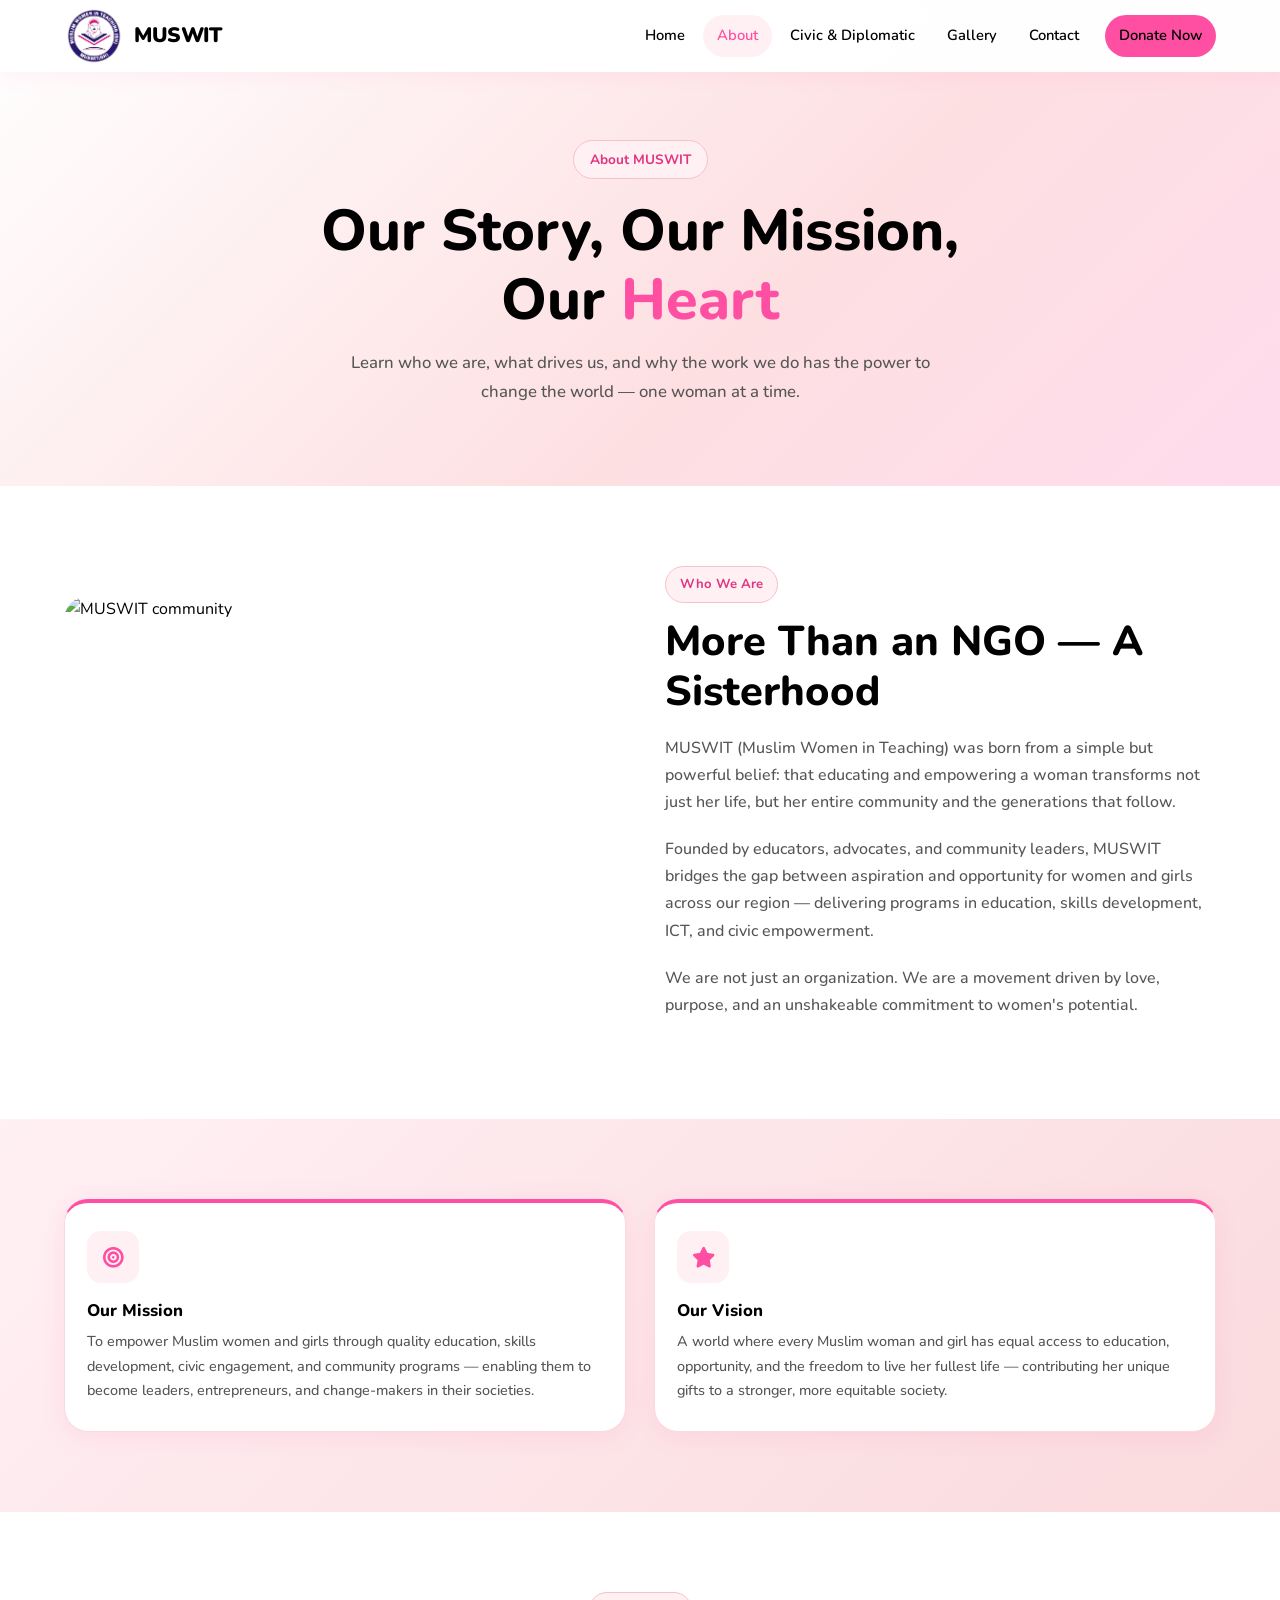
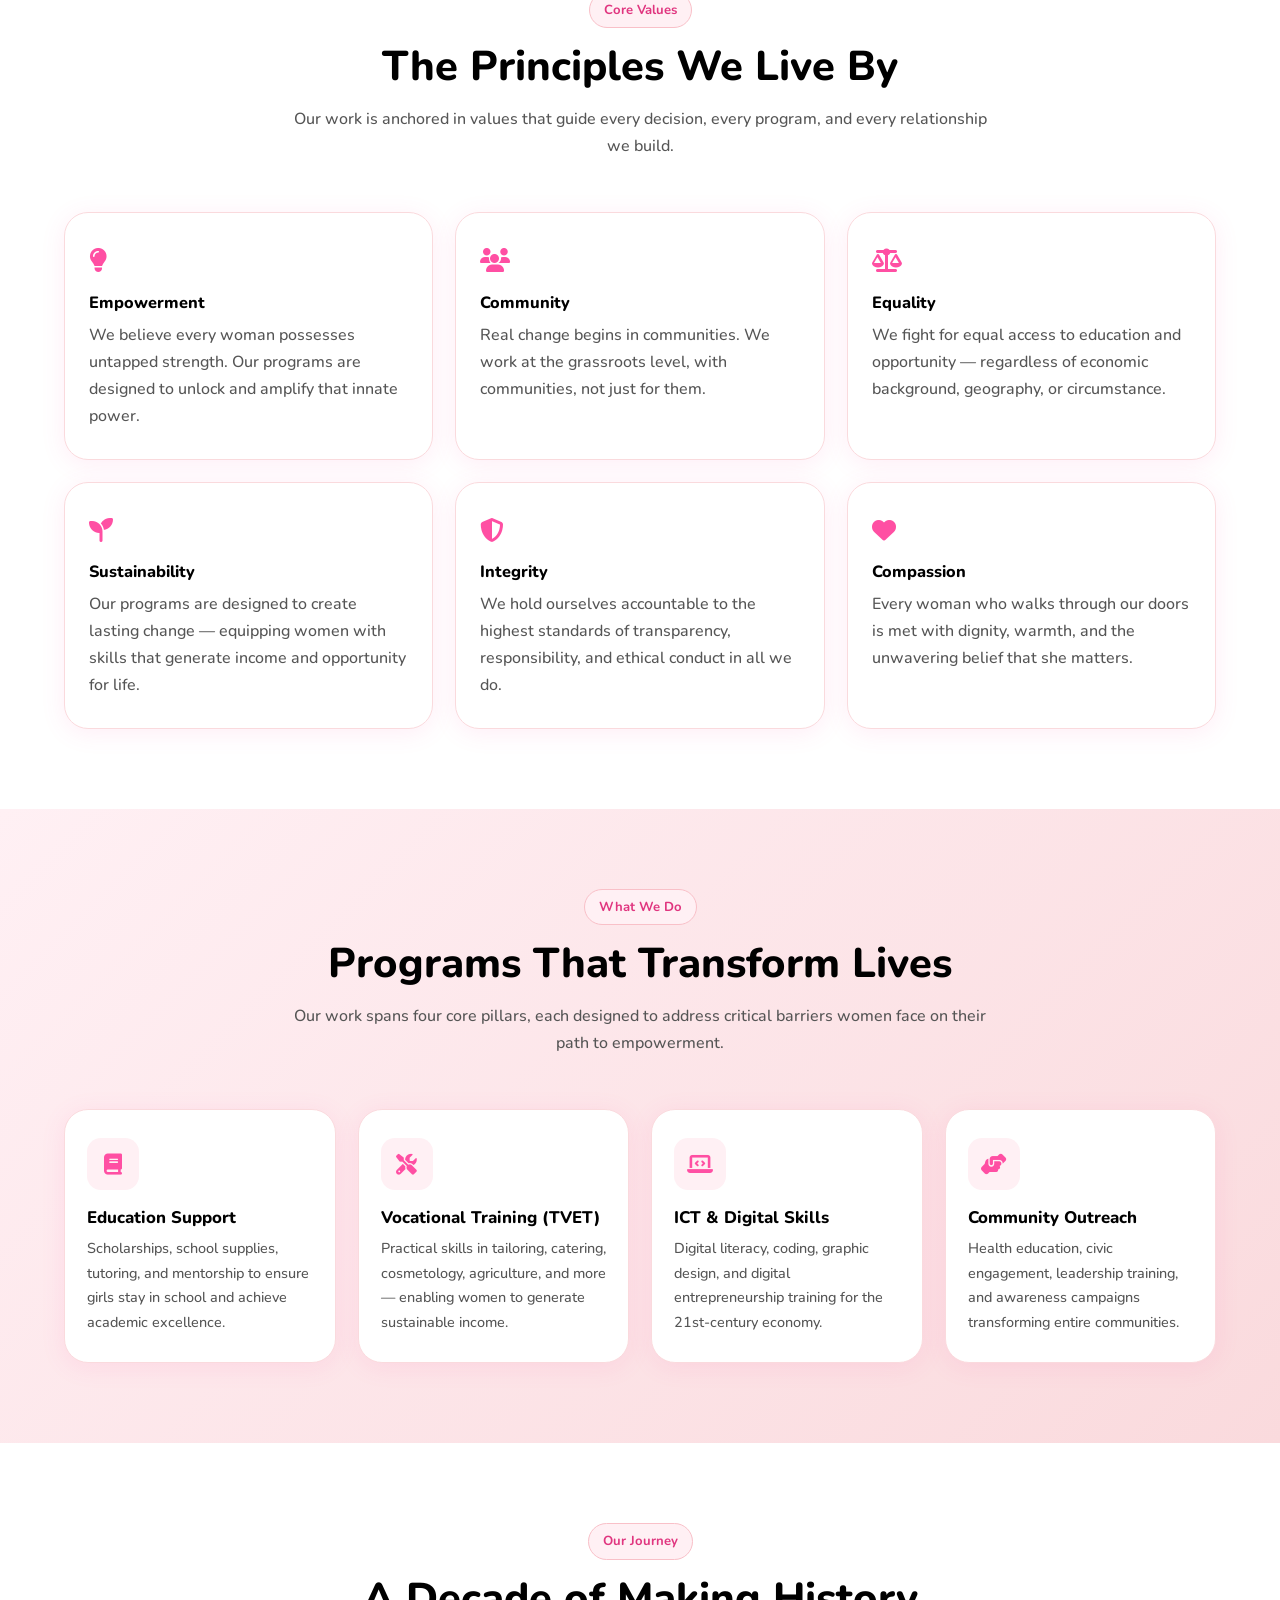
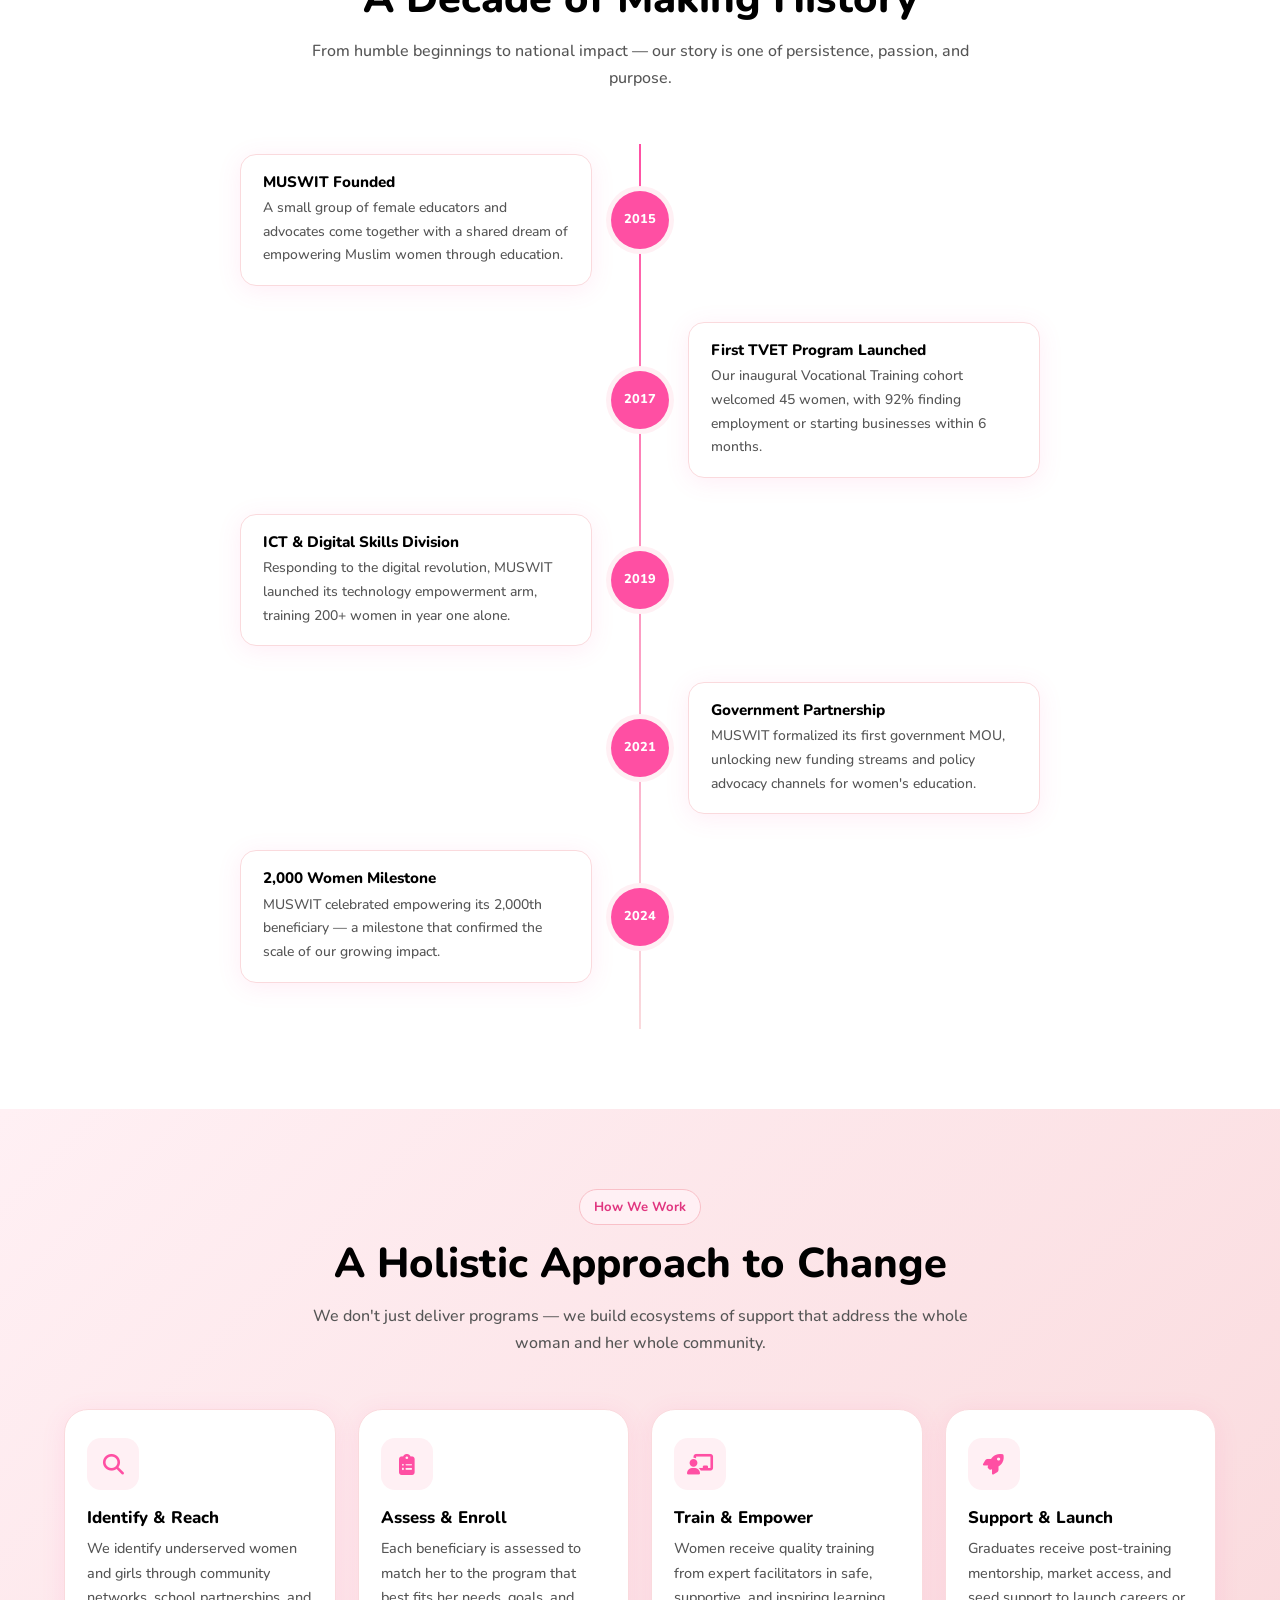
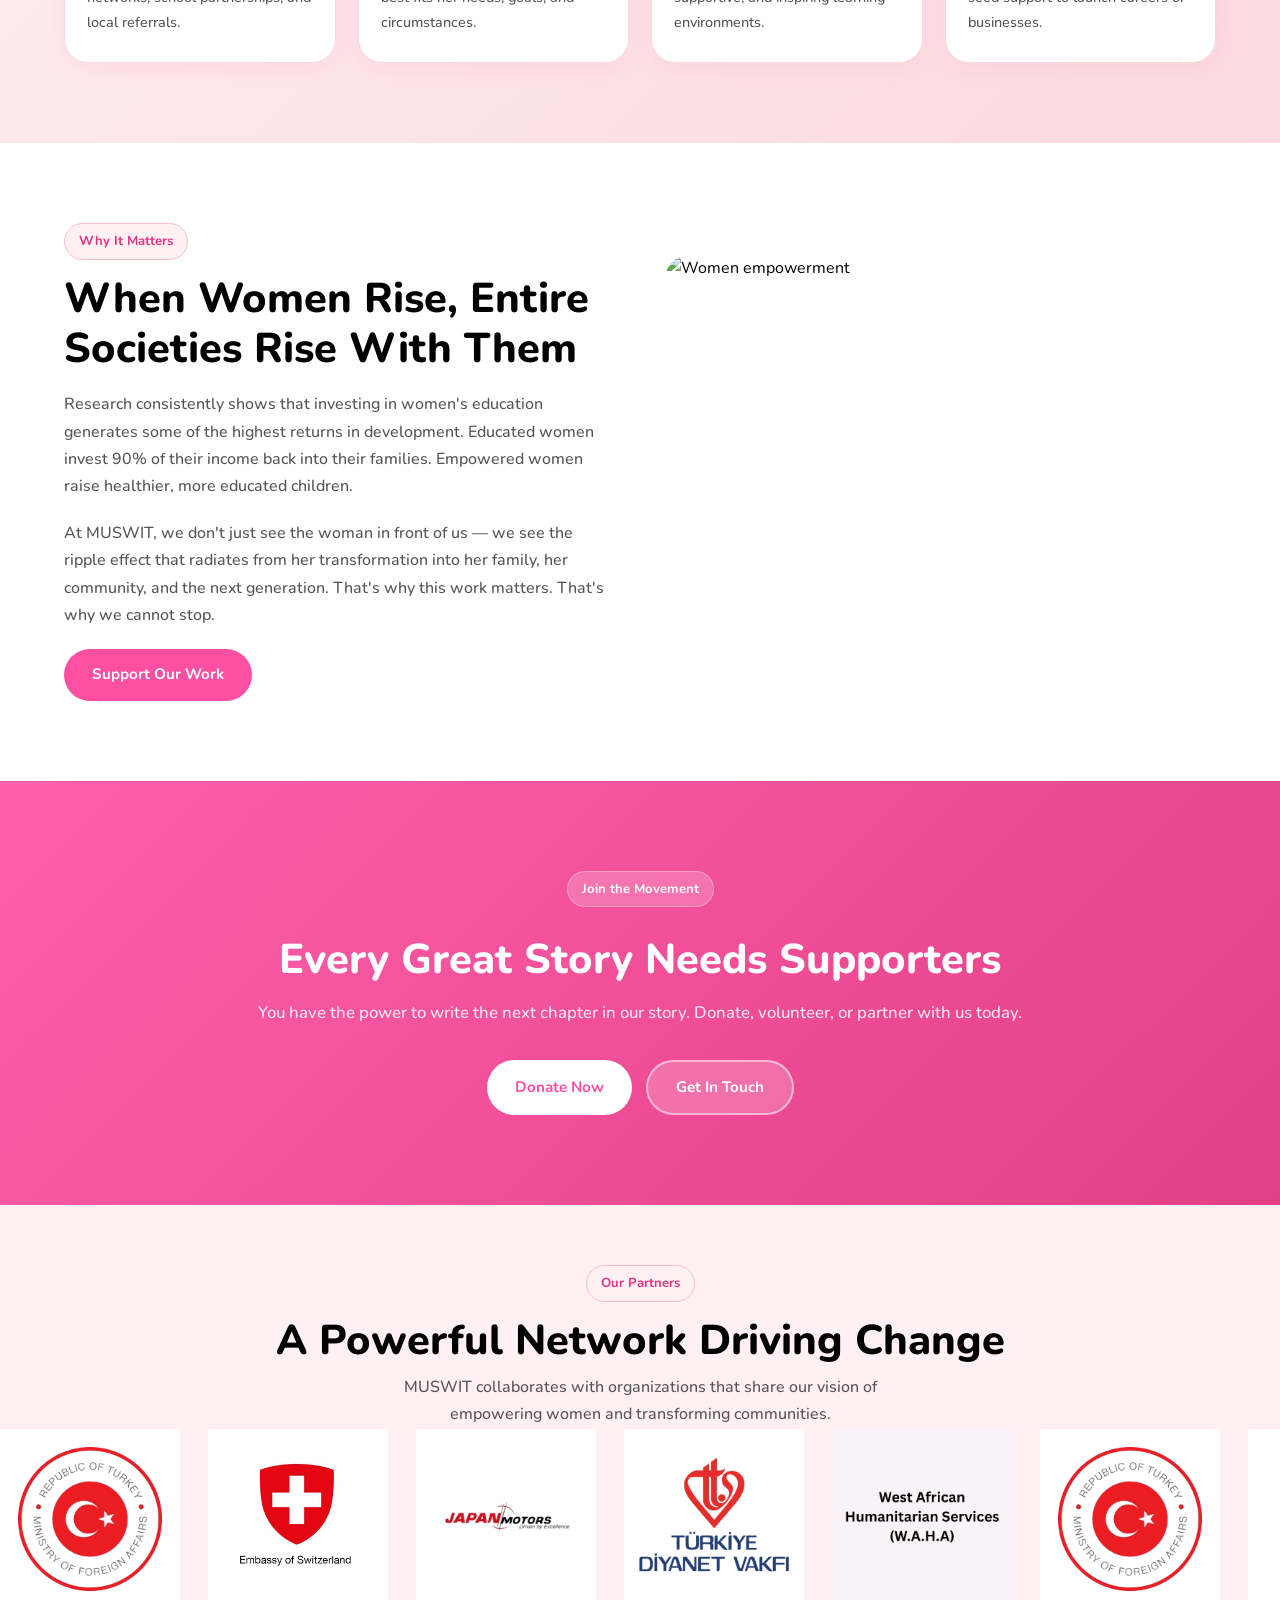
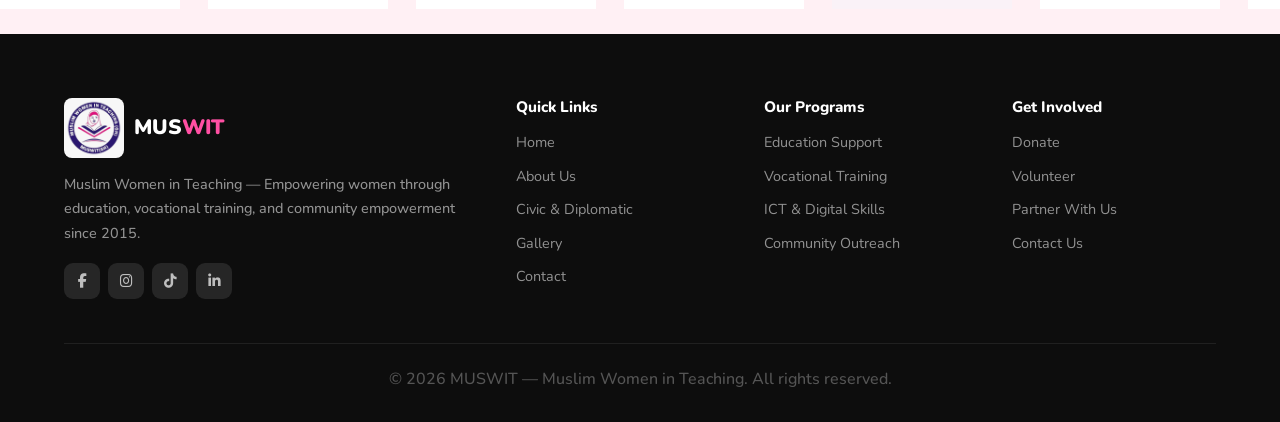
==== commit b14e57ee: "1111" ====
--- a/about.html
+++ b/about.html
@@ -22,22 +22,22 @@
     <a href="civic.html">Civic &amp; Diplomatic</a>
     <a href="gallery.html">Gallery</a>
     <a href="contact.html">Contact</a>
-    <a href="index.html#donate" class="btn nav-donate"><i class="fas fa-heart"></i> Donate Now</a>
+    <a href="index.html#donate" class="btn nav-donate">Donate Now</a>
   </div>
   <button class="hamburger" aria-label="Menu"><span></span><span></span><span></span></button>
 </nav>
 <div class="mobile-menu">
-  <a href="index.html"><i class="fas fa-home" style="color:var(--pink-main);margin-right:8px;"></i>Home</a>
-  <a href="about.html"><i class="fas fa-users" style="color:var(--pink-main);margin-right:8px;"></i>About</a>
-  <a href="civic.html"><i class="fas fa-globe" style="color:var(--pink-main);margin-right:8px;"></i>Civic &amp; Diplomatic</a>
-  <a href="gallery.html"><i class="fas fa-images" style="color:var(--pink-main);margin-right:8px;"></i>Gallery</a>
-  <a href="contact.html"><i class="fas fa-envelope" style="color:var(--pink-main);margin-right:8px;"></i>Contact</a>
-  <a href="index.html#donate" class="btn"><i class="fas fa-heart"></i> Donate Now</a>
+  <a href="index.html">Home</a>
+  <a href="about.html">About</a>
+  <a href="civic.html">Civic &amp; Diplomatic</a>
+  <a href="gallery.html">Gallery</a>
+  <a href="contact.html">Contact</a>
+  <a href="index.html#donate" class="btn">Donate Now</a>
 </div>
 
 <!-- PAGE HERO -->
 <section class="page-hero page-hero-about">
-  <div class="page-hero-badge"><i class="fas fa-users"></i> About MUSWIT</div>
+  <div class="page-hero-badge">About MUSWIT</div>
   <h1>Our Story, Our Mission,<br>Our <span style="color:var(--pink-main)">Heart</span></h1>
   <p>Learn who we are, what drives us, and why the work we do has the power to change the world — one woman at a time.</p>
 </section>
@@ -49,7 +49,7 @@
       <img src="https://images.unsplash.com/photo-1529390079861-591de354faf5?w=700&q=80" alt="MUSWIT community" class="section-bg-img">
     </div>
     <div class="who-text">
-      <div class="section-tag"><i class="fas fa-info-circle"></i> Who We Are</div>
+      <div class="section-tag">Who We Are</div>
       <h2>More Than an NGO — A Sisterhood</h2>
       <p>MUSWIT (Muslim Women in Teaching) was born from a simple but powerful belief: that educating and empowering a woman transforms not just her life, but her entire community and the generations that follow.</p>
       <p>Founded by educators, advocates, and community leaders, MUSWIT bridges the gap between aspiration and opportunity for women and girls across our region — delivering programs in education, skills development, ICT, and civic empowerment.</p>
@@ -79,7 +79,7 @@
 <!-- CORE VALUES -->
 <section class="section">
   <div class="section-header">
-    <div class="section-tag"><i class="fas fa-gem"></i> Core Values</div>
+    <div class="section-tag">Core Values</div>
     <h2>The Principles We Live By</h2>
     <p>Our work is anchored in values that guide every decision, every program, and every relationship we build.</p>
   </div>
@@ -120,7 +120,7 @@
 <!-- WHAT WE DO -->
 <section class="section section-pink">
   <div class="section-header">
-    <div class="section-tag"><i class="fas fa-tasks"></i> What We Do</div>
+    <div class="section-tag">What We Do</div>
     <h2>Programs That Transform Lives</h2>
     <p>Our work spans four core pillars, each designed to address critical barriers women face on their path to empowerment.</p>
   </div>
@@ -151,7 +151,7 @@
 <!-- JOURNEY / TIMELINE -->
 <section class="section">
   <div class="section-header">
-    <div class="section-tag"><i class="fas fa-history"></i> Our Journey</div>
+    <div class="section-tag">Our Journey</div>
     <h2>A Decade of Making History</h2>
     <p>From humble beginnings to national impact — our story is one of persistence, passion, and purpose.</p>
   </div>
@@ -202,7 +202,7 @@
 <!-- HOW WE WORK -->
 <section class="section section-pink">
   <div class="section-header">
-    <div class="section-tag"><i class="fas fa-cogs"></i> How We Work</div>
+    <div class="section-tag">How We Work</div>
     <h2>A Holistic Approach to Change</h2>
     <p>We don't just deliver programs — we build ecosystems of support that address the whole woman and her whole community.</p>
   </div>
@@ -235,11 +235,11 @@
 <section class="section">
   <div class="who-grid">
     <div class="who-text">
-      <div class="section-tag"><i class="fas fa-chart-line"></i> Why It Matters</div>
+      <div class="section-tag">Why It Matters</div>
       <h2>When Women Rise, Entire Societies Rise With Them</h2>
       <p>Research consistently shows that investing in women's education generates some of the highest returns in development. Educated women invest 90% of their income back into their families. Empowered women raise healthier, more educated children.</p>
       <p>At MUSWIT, we don't just see the woman in front of us — we see the ripple effect that radiates from her transformation into her family, her community, and the next generation. That's why this work matters. That's why we cannot stop.</p>
-      <a href="index.html#donate" class="btn"><i class="fas fa-heart"></i> Support Our Work</a>
+      <a href="index.html#donate" class="btn">Support Our Work</a>
     </div>
     <div class="who-image-wrap">
       <img src="https://images.unsplash.com/photo-1573497019940-1c28c88b4f3e?w=700&q=80" alt="Women empowerment" class="section-bg-img">
@@ -250,12 +250,12 @@
 <!-- CTA -->
 <section class="donation-section">
   <div class="container">
-    <div class="section-tag" style="background:rgba(255,255,255,0.2);color:#fff;border-color:rgba(255,255,255,0.3);"><i class="fas fa-hands-helping"></i> Join the Movement</div>
+    <div class="section-tag" style="background:rgba(255,255,255,0.2);color:#fff;border-color:rgba(255,255,255,0.3);">Join the Movement</div>
     <h2 style="margin-top:14px;">Every Great Story Needs Supporters</h2>
     <p style="color:rgba(255,255,255,0.88);">You have the power to write the next chapter in our story. Donate, volunteer, or partner with us today.</p>
     <div class="donation-buttons">
-      <a href="index.html#donate" class="btn btn-white"><i class="fas fa-heart"></i> Donate Now</a>
-      <a href="contact.html" class="btn" style="background:rgba(255,255,255,0.2);border:2px solid rgba(255,255,255,0.5);"><i class="fas fa-envelope"></i> Get In Touch</a>
+      <a href="index.html#donate" class="btn btn-white">Donate Now</a>
+      <a href="contact.html" class="btn" style="background:rgba(255,255,255,0.2);border:2px solid rgba(255,255,255,0.5);">Get In Touch</a>
     </div>
   </div>
 </section>
@@ -265,7 +265,7 @@
   
   <div class="partners-header">
     <div class="section-tag">
-      <i class="fas fa-star"></i> Our Partners
+      Our Partners
     </div>
 
     <h2>A Powerful Network Driving Change</h2>
--- a/style.css
+++ b/style.css
@@ -149,13 +149,30 @@
   padding: 100px 5% 80px;
   position: relative;
   overflow: hidden;
-  background: url('https://images.unsplash.com/photo-1529390079861-591de354faf5?w=1600&q=80') center/cover no-repeat;
+}
+.hero-slideshow {
+  position: absolute;
+  inset: 0;
+  z-index: 0;
+}
+.hero-slideshow .slide {
+  position: absolute;
+  inset: 0;
+  background-size: cover;
+  background-position: center;
+  opacity: 0;
+  filter: blur(4px);
+  transform: scale(1.04);
+  transition: opacity 1.2s ease;
+}
+.hero-slideshow .slide.active {
+  opacity: 1;
 }
 .hero::before {
   content: '';
   position: absolute;
   inset: 0;
-  background: linear-gradient(135deg, rgba(255,255,255,0.92) 0%, rgba(253,218,221,0.82) 50%, rgba(255,79,163,0.25) 100%);
+  background: linear-gradient(135deg, rgba(0,0,0,0.78) 0%, rgba(20,0,10,0.74) 50%, rgba(255,79,163,0.45) 100%);
 }
 .hero-content {
   max-width: 1200px;
@@ -173,18 +190,18 @@
   display: inline-flex;
   align-items: center;
   gap: 8px;
-  background: var(--pink-pale);
-  border: 1px solid var(--pink-mid);
-  color: var(--pink-dark);
+  background: rgba(255,79,163,0.22);
+  border: 1px solid rgba(255,79,163,0.55);
+  color: #fff;
   padding: 7px 16px;
   border-radius: var(--radius-full);
   font-weight: 700;
   font-size: 0.85rem;
   margin-bottom: 20px;
 }
-.hero-title { margin-bottom: 18px; color: var(--black); }
+.hero-title { margin-bottom: 18px; color: #fff; }
 .hero-title span { color: var(--pink-main); }
-.hero-subtitle { margin-bottom: 32px; font-size: 1.05rem; }
+.hero-subtitle { margin-bottom: 32px; font-size: 1.05rem; color: rgba(255,255,255,0.88); }
 .hero-buttons { display: flex; gap: 14px; flex-wrap: wrap; }
 .hero-visual { animation: fadeInRight 0.9s ease 0.2s both; }
 .hero-card {
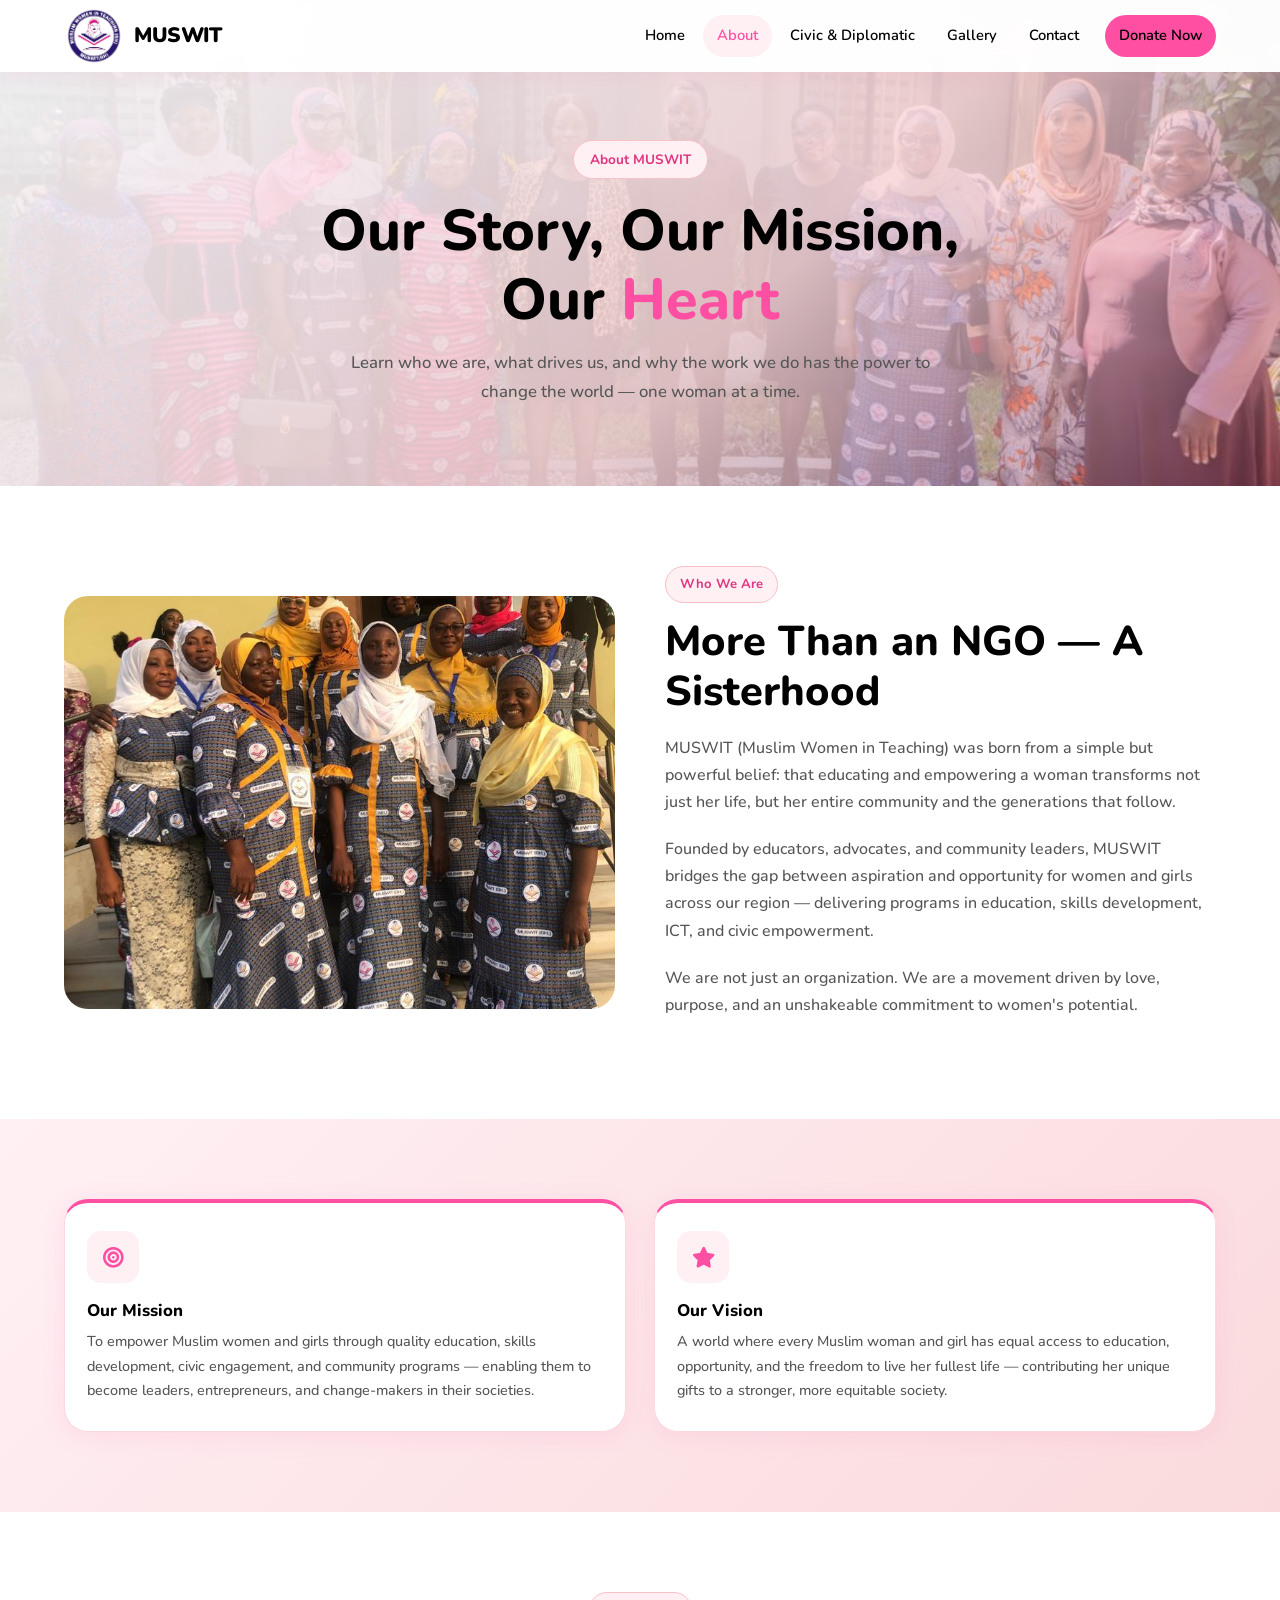
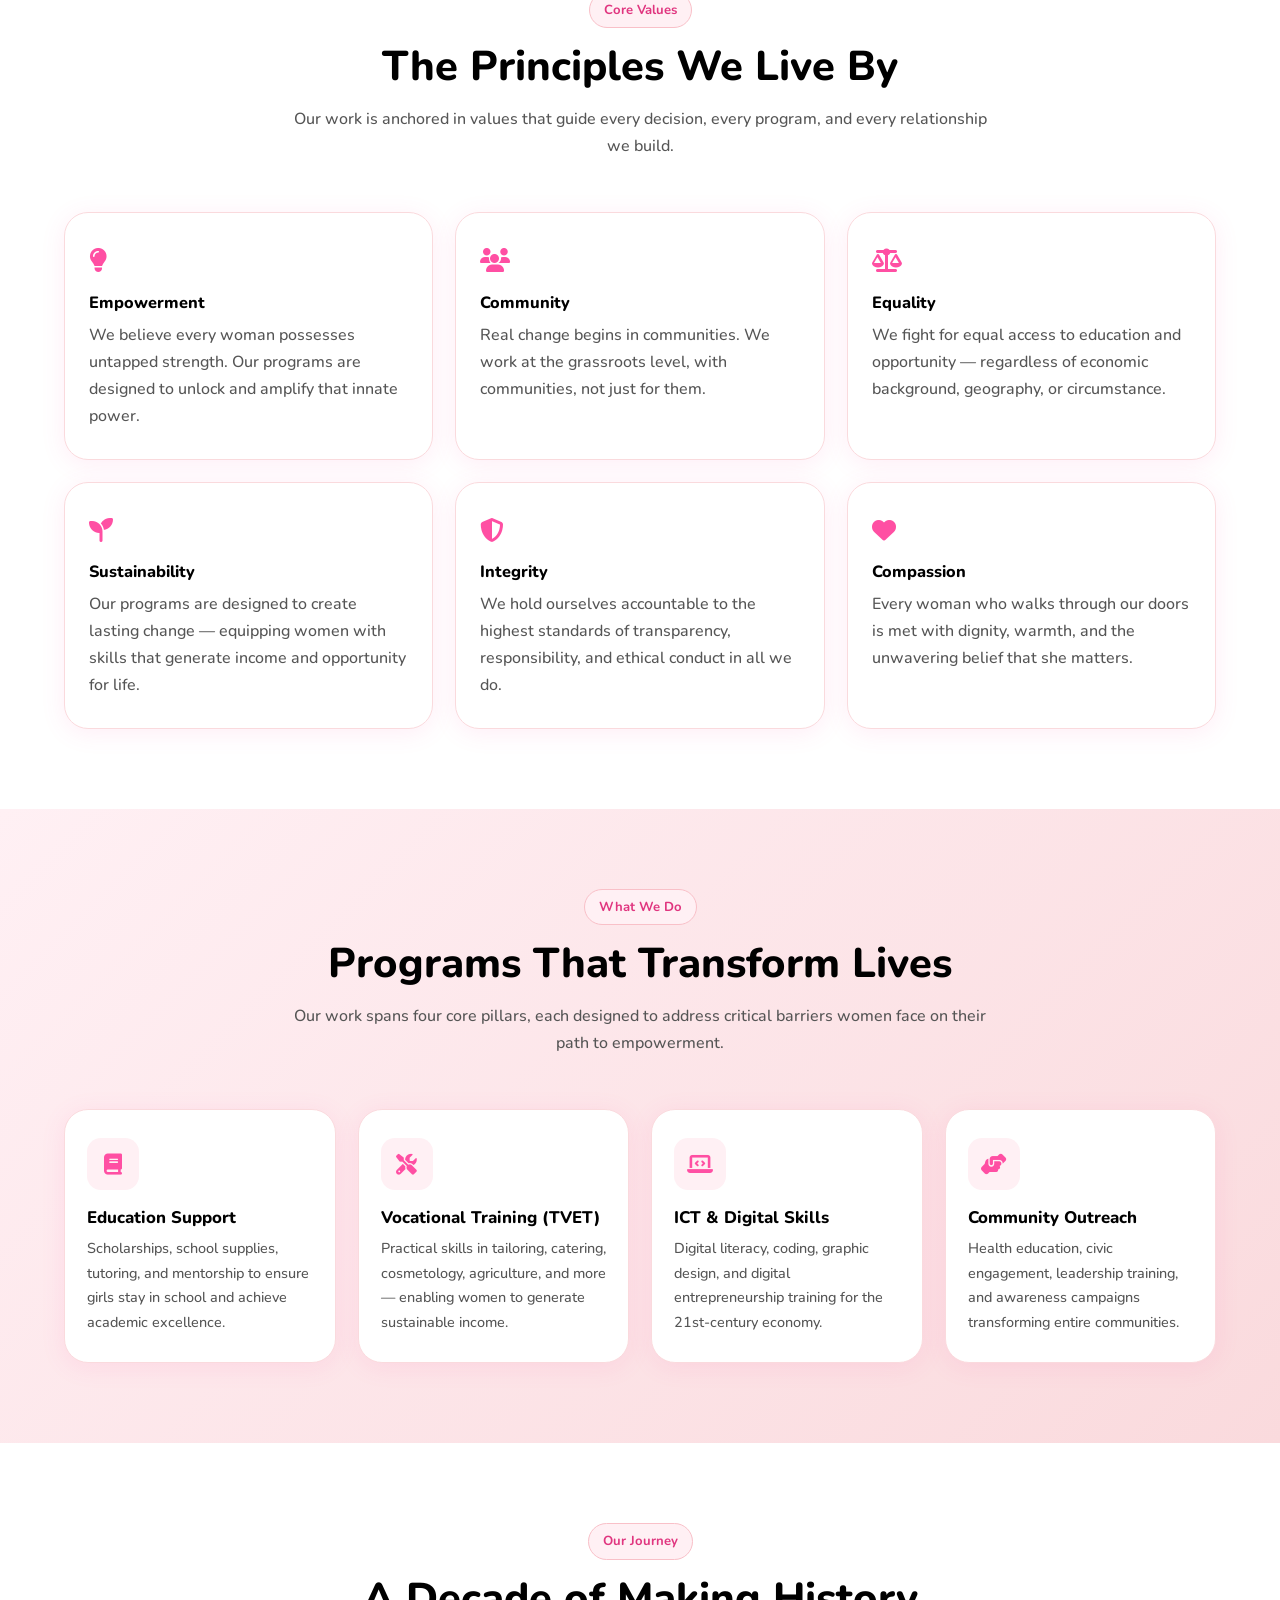
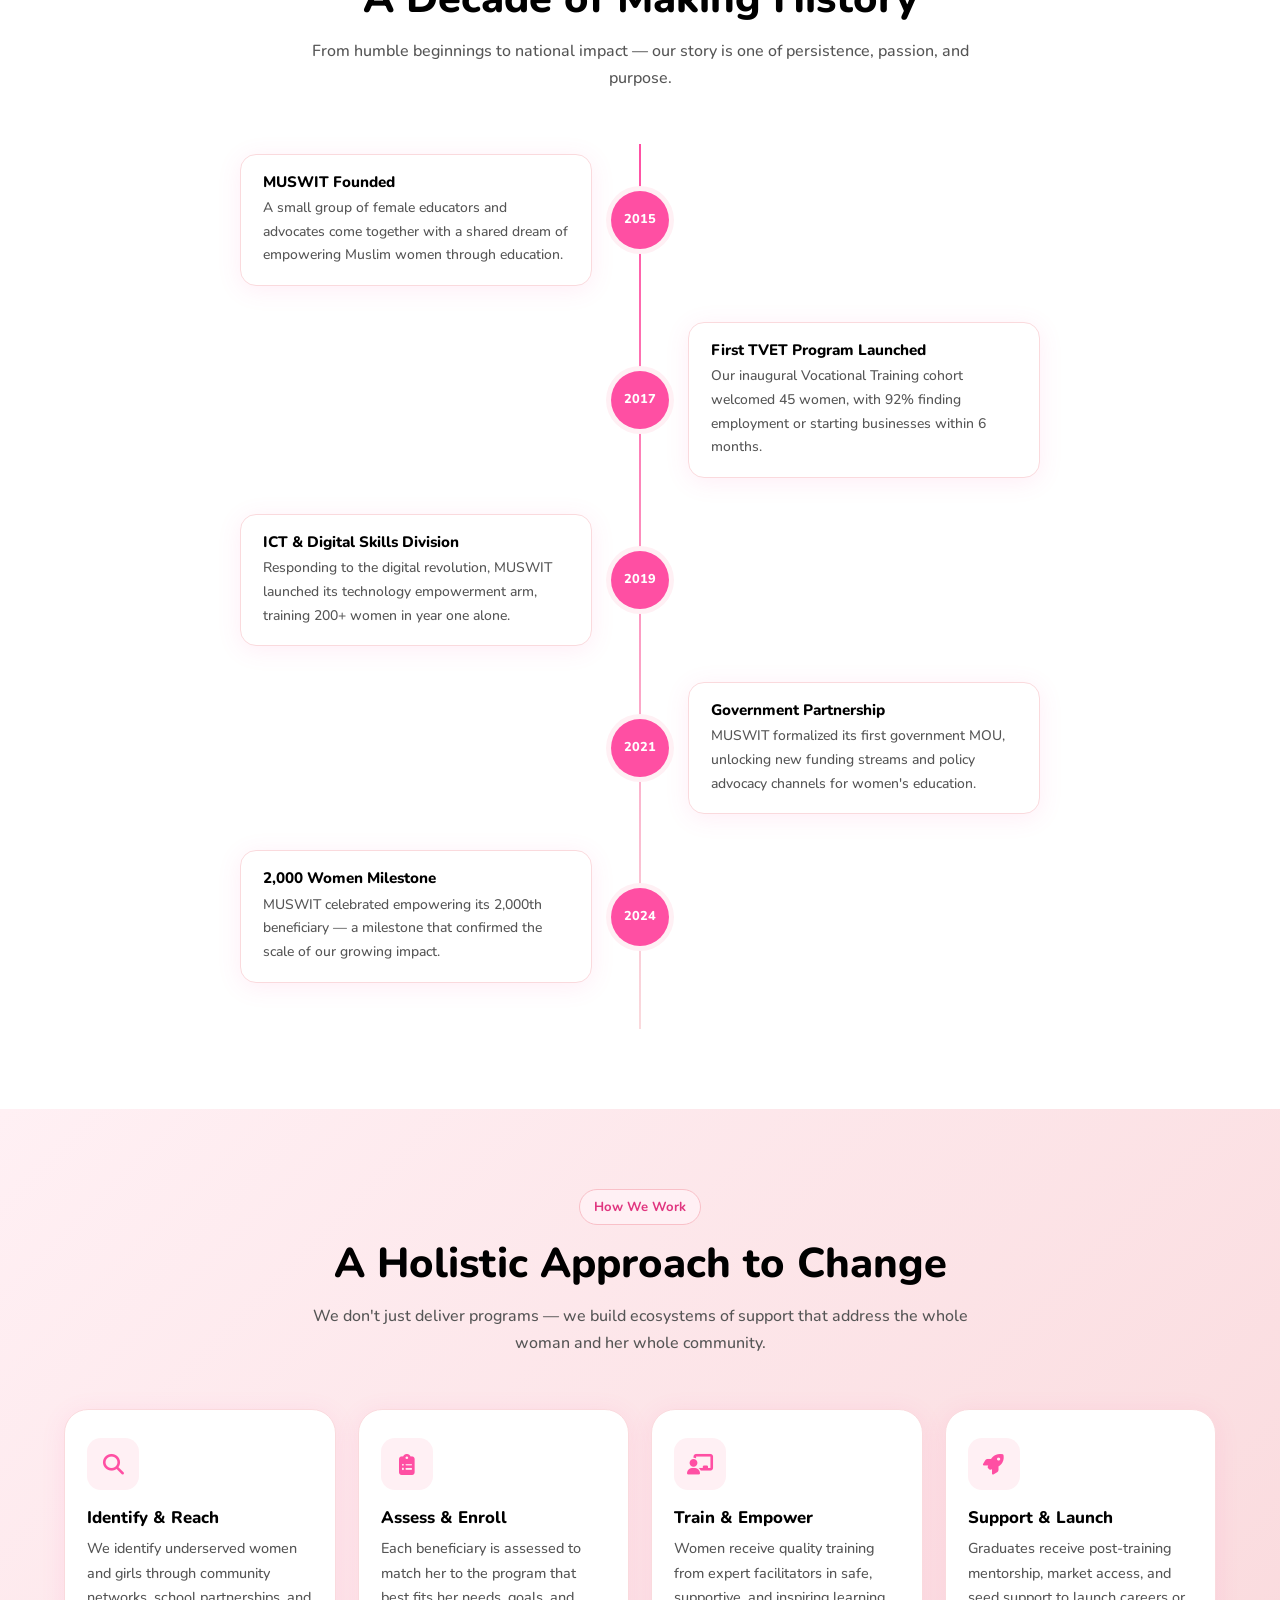
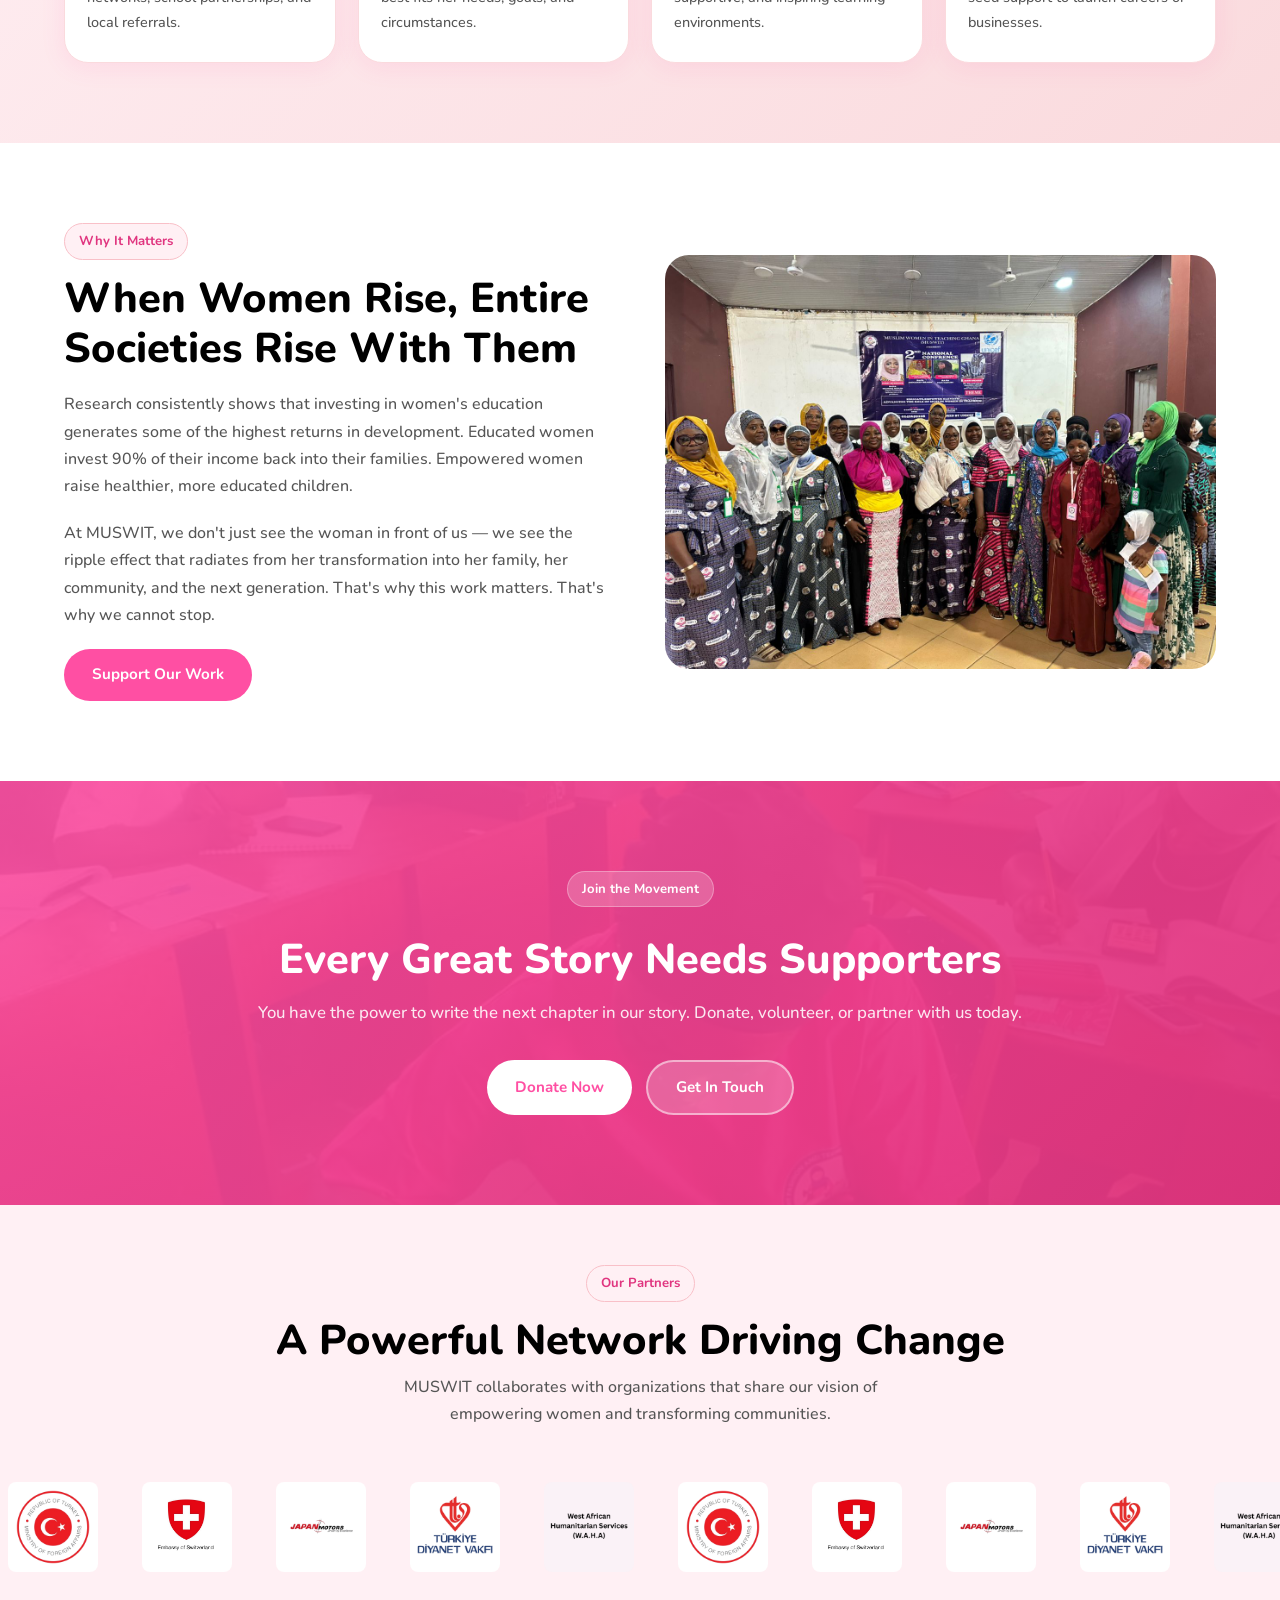
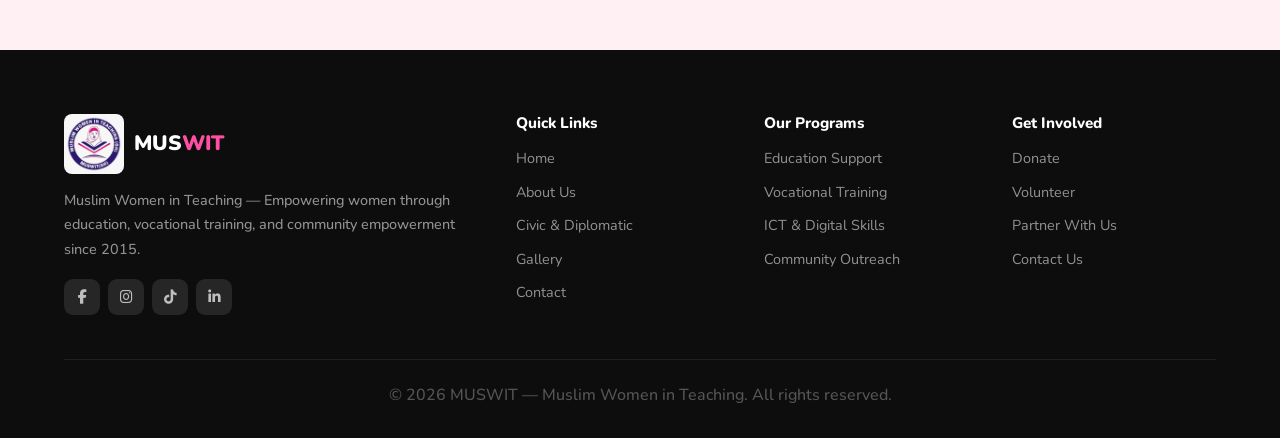
==== commit 093d78c8: "hero section images changed" ====
--- a/about.html
+++ b/about.html
@@ -46,7 +46,7 @@
 <section class="section">
   <div class="who-grid">
     <div class="who-image-wrap">
-      <img src="https://images.unsplash.com/photo-1529390079861-591de354faf5?w=700&q=80" alt="MUSWIT community" class="section-bg-img">
+      <img src="muswitgh pics (25).jpeg" alt="MUSWIT community" class="section-bg-img">
     </div>
     <div class="who-text">
       <div class="section-tag">Who We Are</div>
@@ -242,7 +242,7 @@
       <a href="index.html#donate" class="btn">Support Our Work</a>
     </div>
     <div class="who-image-wrap">
-      <img src="https://images.unsplash.com/photo-1573497019940-1c28c88b4f3e?w=700&q=80" alt="Women empowerment" class="section-bg-img">
+      <img src="muswitgh pics (29).jpeg" alt="Women empowerment" class="section-bg-img">
     </div>
   </div>
 </section>
@@ -350,4 +350,4 @@
 
 <script src="script.js"></script>
 </body>
-</html>+</html>
--- a/style.css
+++ b/style.css
@@ -260,11 +260,16 @@
 
 /* ===== CIVIC PAGE HERO ===== */
 .page-hero-civic {
-  background-image: url('https://images.unsplash.com/photo-1529156069898-49953e39b3ac?w=1600&q=80');
+  background-image: url('muswitgh pics (2).jpeg');
+  background-size: cover;
+  background-position: center top;
+  background-repeat: no-repeat;
 }
 /* ===== GALLERY PAGE HERO ===== */
 .page-hero-gallery {
-  background-image: url('https://images.unsplash.com/photo-1524069290683-0457abfe42c3?w=1600&q=80');
+  background-image: url('muswitgh pics (1).jpeg');
+  background-size: cover;
+  background-position: center 20%;
 }
 /* ===== CONTACT PAGE HERO ===== */
 .page-hero-contact {
@@ -272,7 +277,7 @@
 }
 /* ===== ABOUT PAGE HERO ===== */
 .page-hero-about {
-  background-image: url('https://images.unsplash.com/photo-1573497019940-1c28c88b4f3e?w=1600&q=80');
+  background-image: url('muswitgh pics (18).jpeg');
 }
 
 /* ===== SECTION BASE ===== */
@@ -482,7 +487,7 @@
   padding: 90px 5%;
   text-align: center;
   overflow: hidden;
-  background: url('https://images.unsplash.com/photo-1488521787991-ed7bbaae773c?w=1600&q=80') center/cover no-repeat;
+  background: url('muswitgh pics (40).jpeg') center/cover no-repeat;
 }
 .donation-section::before {
   content: '';
@@ -496,15 +501,6 @@
 .donation-buttons { display: flex; gap: 14px; justify-content: center; flex-wrap: wrap; }
 
 /* ===== PARTNERS CAROUSEL ===== */
-.partner-logo{
-  padding: 8px;
-  border-radius: 10px;
-}
-
-.partner-logo img{
-  border-radius: 8px;
-}
-
 .partners-section {
   padding: 60px 0;
   background: var(--pink-pale);
@@ -521,42 +517,22 @@
   animation: carousel-scroll 28s linear infinite;
   padding: 10px 0;
 }
-/* Pause animation on hover */
-.carousel-wrapper:hover .carousel-track{
-  animation-play-state: paused;
-}
-
-/* Partner Logo - No Wrapper Box + Same Size */
-.partner-logo{
-  width: 180px;
+.carousel-wrapper:hover .carousel-track { animation-play-state: paused; }
+.partner-logo {
+  padding: 8px;
+  border-radius: 10px;
+  flex-shrink: 0;
+  display: flex;
+  align-items: center;
+  justify-content: center;
+  transition: var(--transition);
+}
+.partner-logo img {
   height: 90px;
-  background: transparent;
-  border-radius: 0;
-  padding: 0;
-  box-shadow: none;
-  flex-shrink: 0;
-
-  display: flex;
-  align-items: center;
-  justify-content: center;
-
-  transition: var(--transition);
-}
-
-/* All logos same size */
-.partner-logo img{
-  width: 1600px;
-  height: 700px;
+  width: auto;
   object-fit: contain;
 }
-
-/* Hover effect */
-.partner-logo:hover{
-  transform: scale(1.05);
-}
-}
-.partner-logo i { font-size: 1.3rem; }
-.partner-logo:hover { filter: grayscale(0); transform: scale(1.05); box-shadow: var(--shadow-hover); color: var(--pink-main); }
+.partner-logo:hover { filter: grayscale(0); transform: scale(1.05); box-shadow: var(--shadow-hover); }
 @keyframes carousel-scroll {
   0% { transform: translateX(0); }
   100% { transform: translateX(-50%); }
@@ -724,15 +700,85 @@
 .gallery-item:hover .gallery-overlay { opacity: 1; }
 .gallery-item:hover img { transform: scale(1.08); }
 
-/* ===== GALLERY PAGE — UPLOAD-READY GRID ===== */
-.gallery-full-grid {
-  display: grid;
-  grid-template-columns: repeat(3, 1fr);
-  gap: 18px;
-  max-width: 1200px;
-  margin: 0 auto;
-}
-.gallery-item-large { grid-column: span 2; }
+/* ===== GALLERY PAGE — SIMPLE GRID ===== */
+.gallery-simple-grid {
+  display: grid;
+  grid-template-columns: repeat(4, 1fr);
+  gap: 3px;
+  max-width: 1400px;
+  margin: 0 auto;
+  padding: 0 16px;
+}
+.gallery-simple-item {
+  overflow: hidden;
+  border-radius: 10px;
+  aspect-ratio: 1/1;
+  cursor: pointer;
+  background: #f0f0f0;
+}
+.gallery-simple-item img {
+  width: 100%;
+  height: 100%;
+  object-fit: cover;
+  display: block;
+  transition: transform 0.3s ease, opacity 0.3s ease;
+}
+.gallery-simple-item:hover img {
+  transform: scale(1.05);
+  opacity: 0.88;
+}
+.gallery-simple-item--more { position: relative; }
+.gallery-more-overlay {
+  position: absolute;
+  inset: 0;
+  background: rgba(0,0,0,0.55);
+  display: flex;
+  align-items: center;
+  justify-content: center;
+  color: #fff;
+  font-size: 1.4rem;
+  font-weight: 800;
+  border-radius: 4px;
+  pointer-events: none;
+}
+
+/* ===== LIGHTBOX NAV ===== */
+#galleryLightbox.active {
+  display: flex;
+  align-items: center;
+  justify-content: center;
+  gap: 16px;
+}
+#galleryLightbox .lightbox-content {
+  flex: 0 1 auto;
+  max-width: 860px;
+  width: 90vw;
+}
+.lb-nav {
+  background: rgba(255,255,255,0.15);
+  border: none;
+  color: #fff;
+  font-size: 3rem;
+  line-height: 1;
+  width: 52px;
+  height: 52px;
+  border-radius: 50%;
+  cursor: pointer;
+  display: flex;
+  align-items: center;
+  justify-content: center;
+  flex-shrink: 0;
+  transition: background 0.2s;
+  z-index: 1001;
+}
+.lb-nav:hover { background: rgba(255,255,255,0.3); }
+.lb-counter {
+  text-align: center;
+  color: rgba(255,255,255,0.7);
+  font-size: 0.85rem;
+  margin-top: 10px;
+  font-weight: 600;
+}
 .gallery-upload-hint {
   background: var(--pink-pale);
   border: 2px dashed var(--pink-mid);
@@ -945,8 +991,7 @@
   .contact-grid { grid-template-columns: 1fr; }
   .value-grid { grid-template-columns: repeat(2, 1fr); }
   .gallery-grid { grid-template-columns: repeat(2, 1fr); }
-  .gallery-full-grid { grid-template-columns: repeat(2, 1fr); }
-  .gallery-item-large { grid-column: span 2; }
+  .gallery-simple-grid { grid-template-columns: repeat(4, 1fr); }
 }
 
 @media (max-width: 768px) {
@@ -974,8 +1019,7 @@
   .value-grid { grid-template-columns: 1fr; }
   .civic-grid { grid-template-columns: 1fr; }
   .gallery-grid { grid-template-columns: 1fr; }
-  .gallery-full-grid { grid-template-columns: 1fr; }
-  .gallery-item-large { grid-column: span 1; }
+  .gallery-simple-grid { grid-template-columns: repeat(2, 1fr); gap: 4px; }
   
   /* FOOTER */
   .footer-grid { grid-template-columns: 1fr; gap: 28px; }
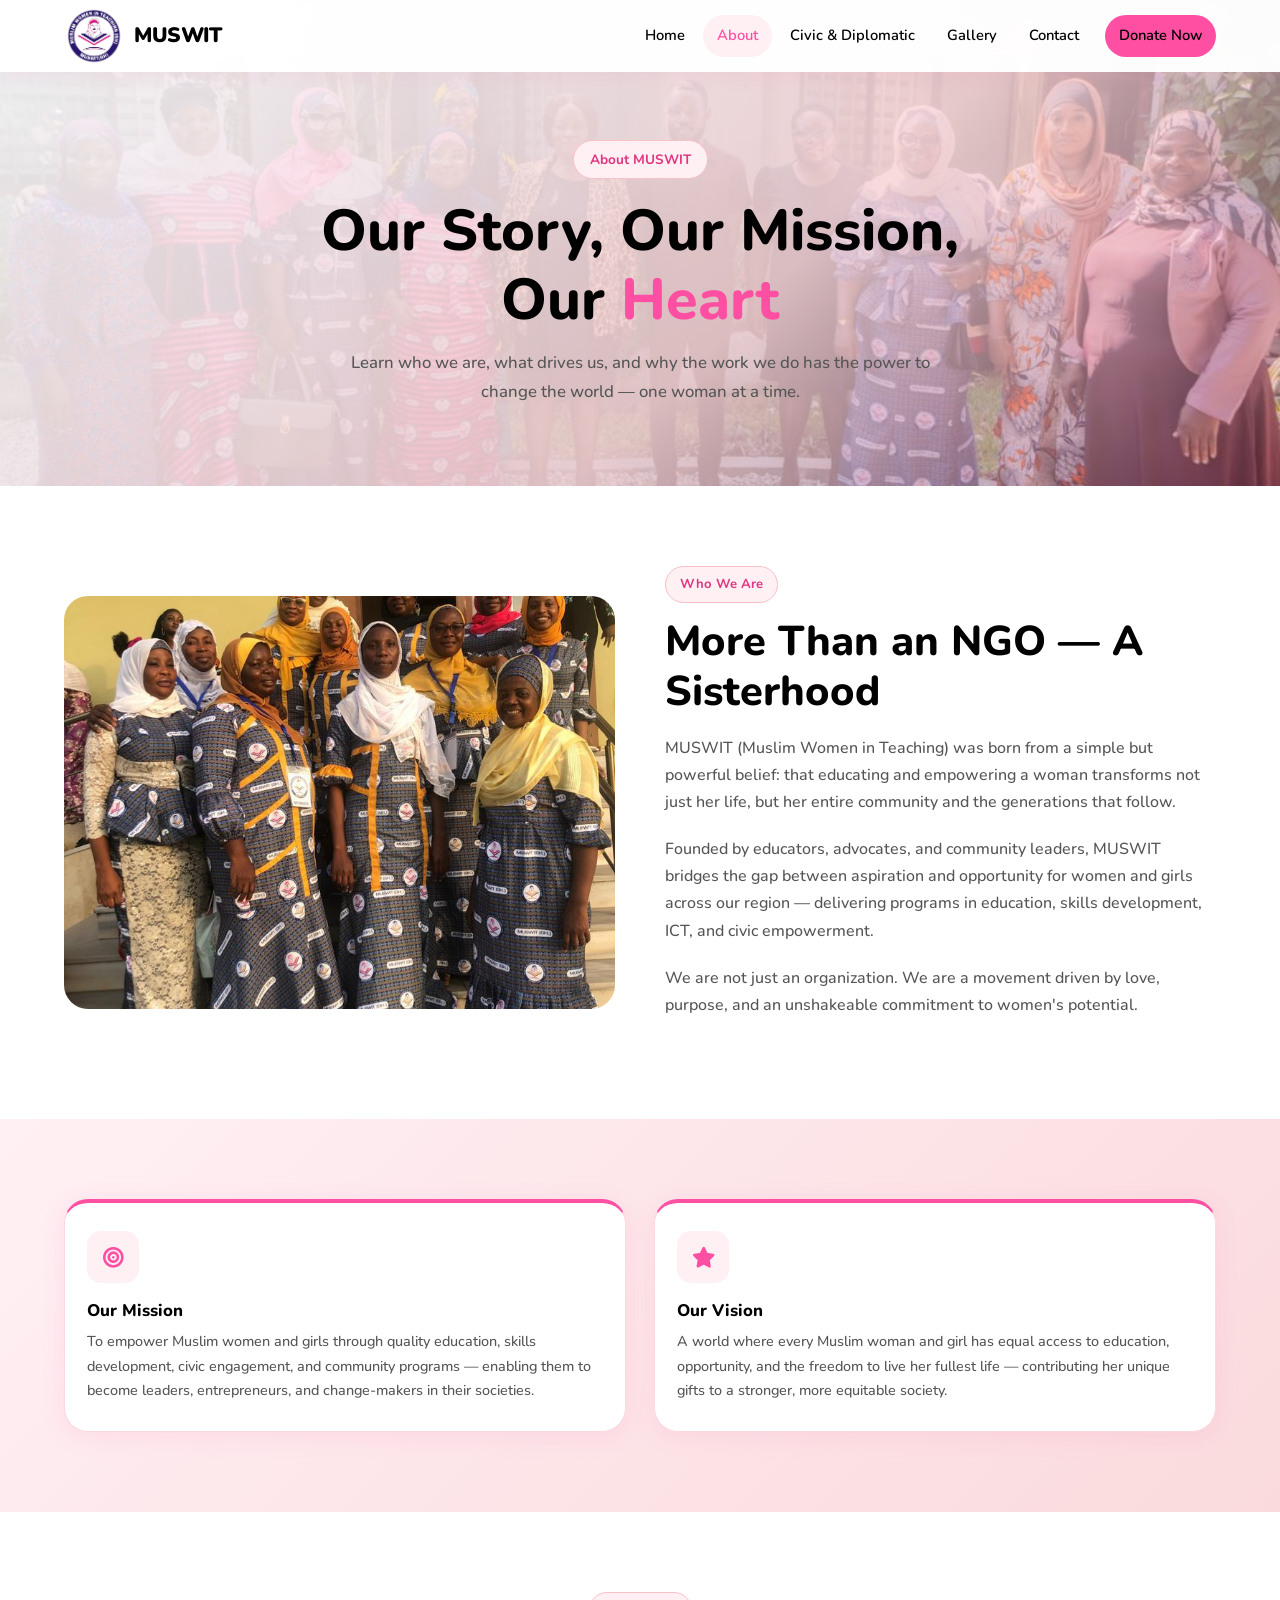
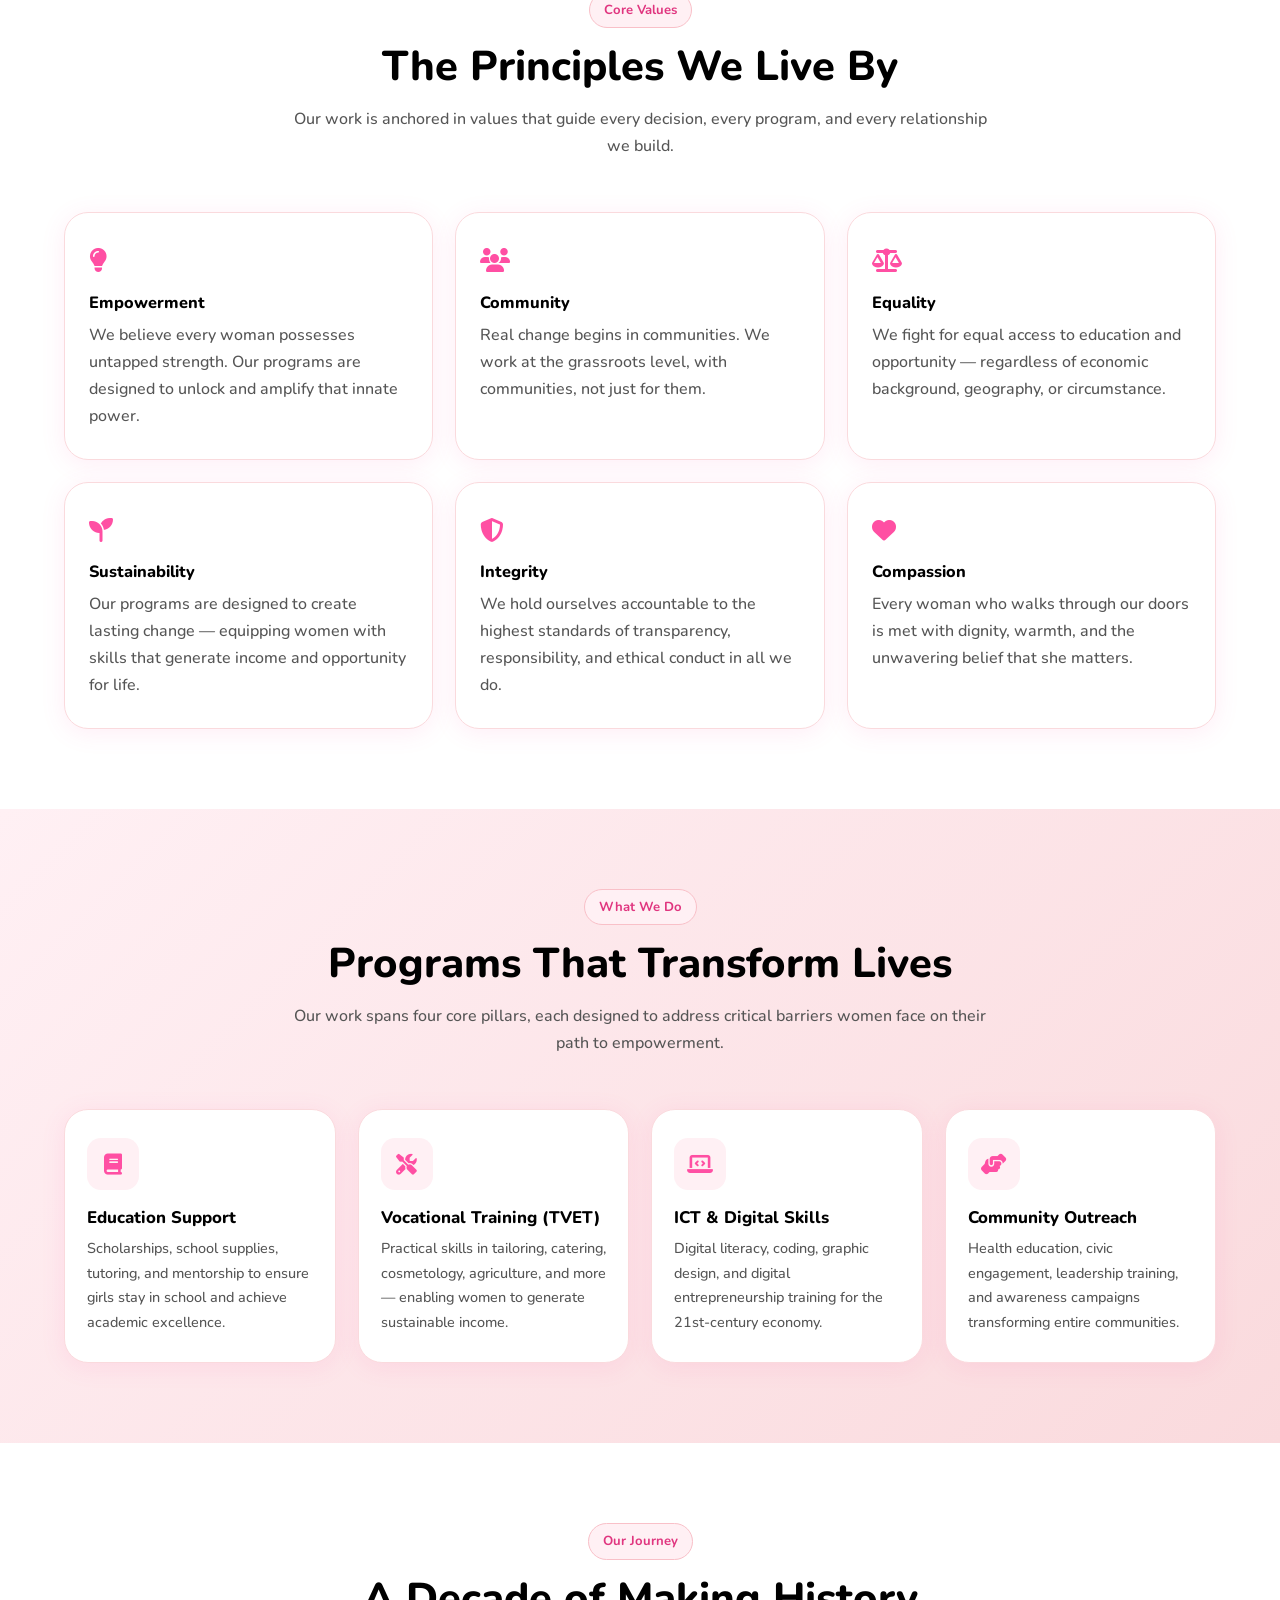
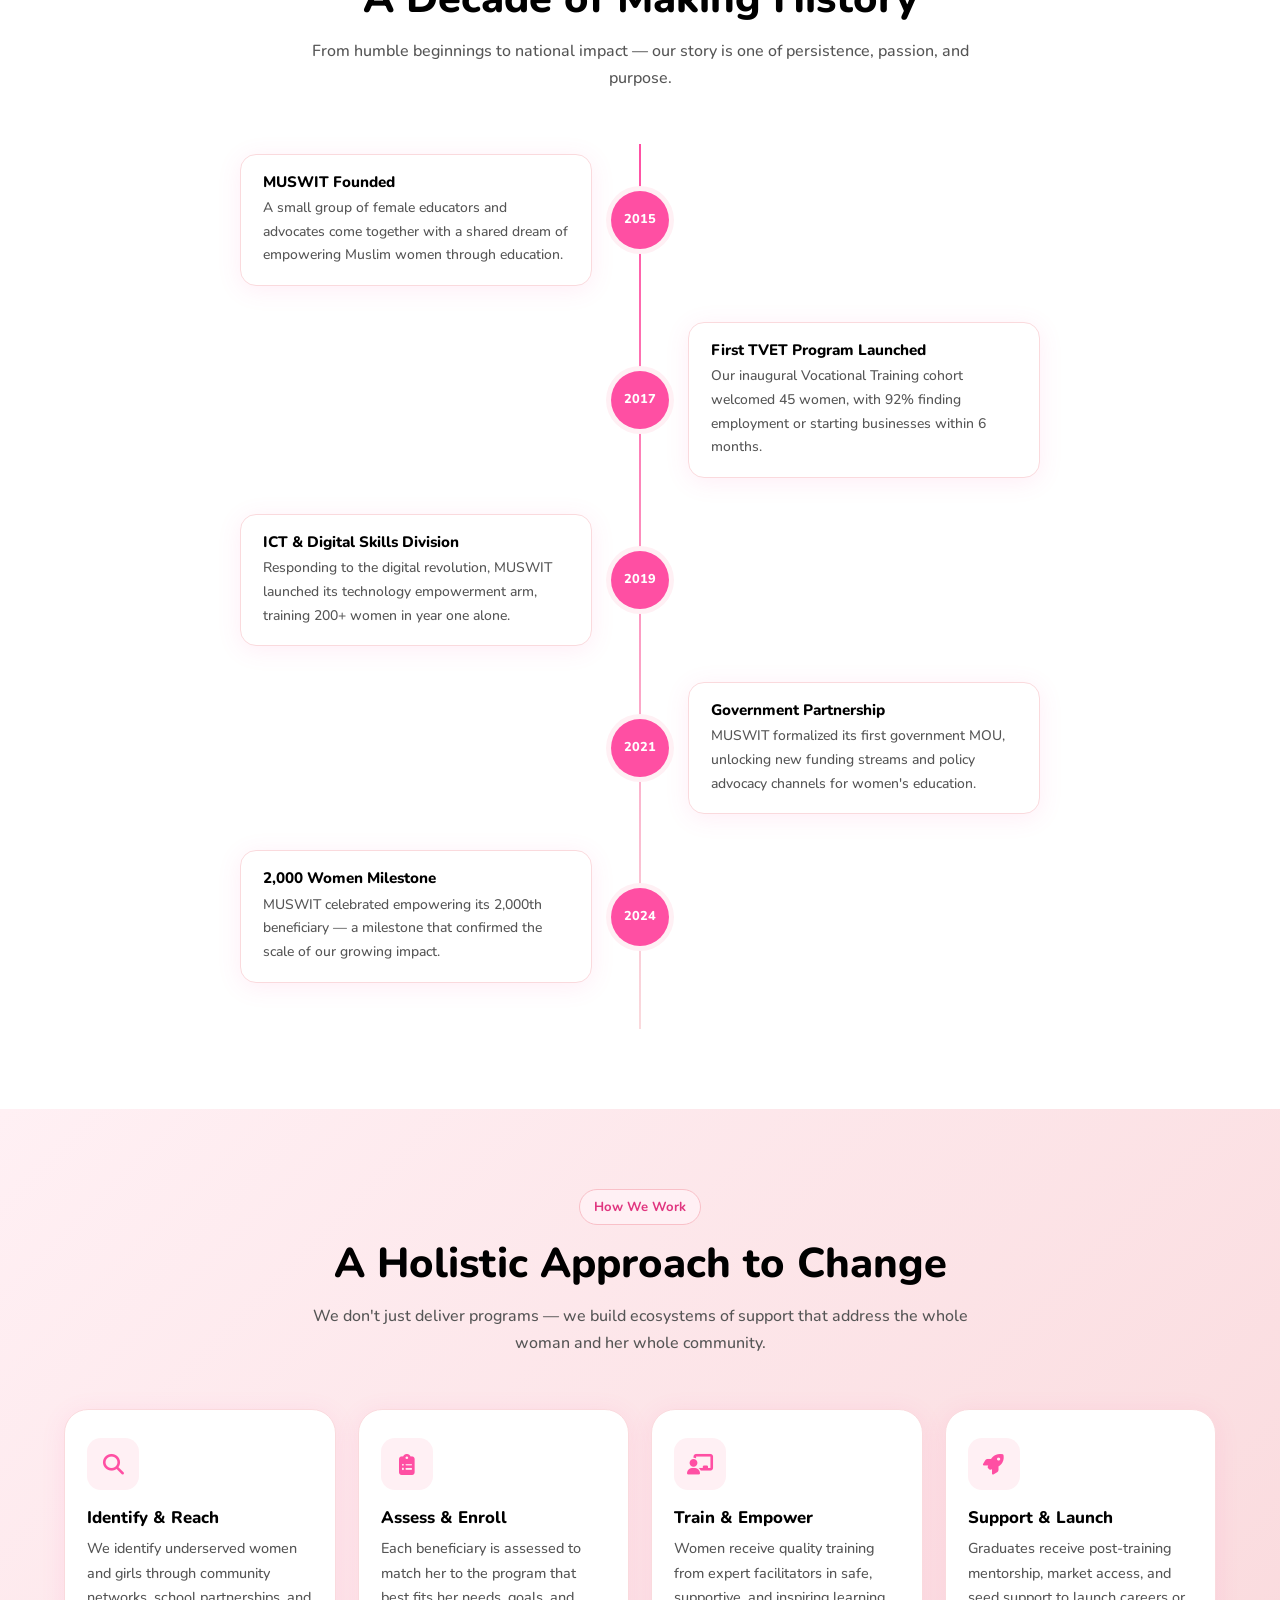
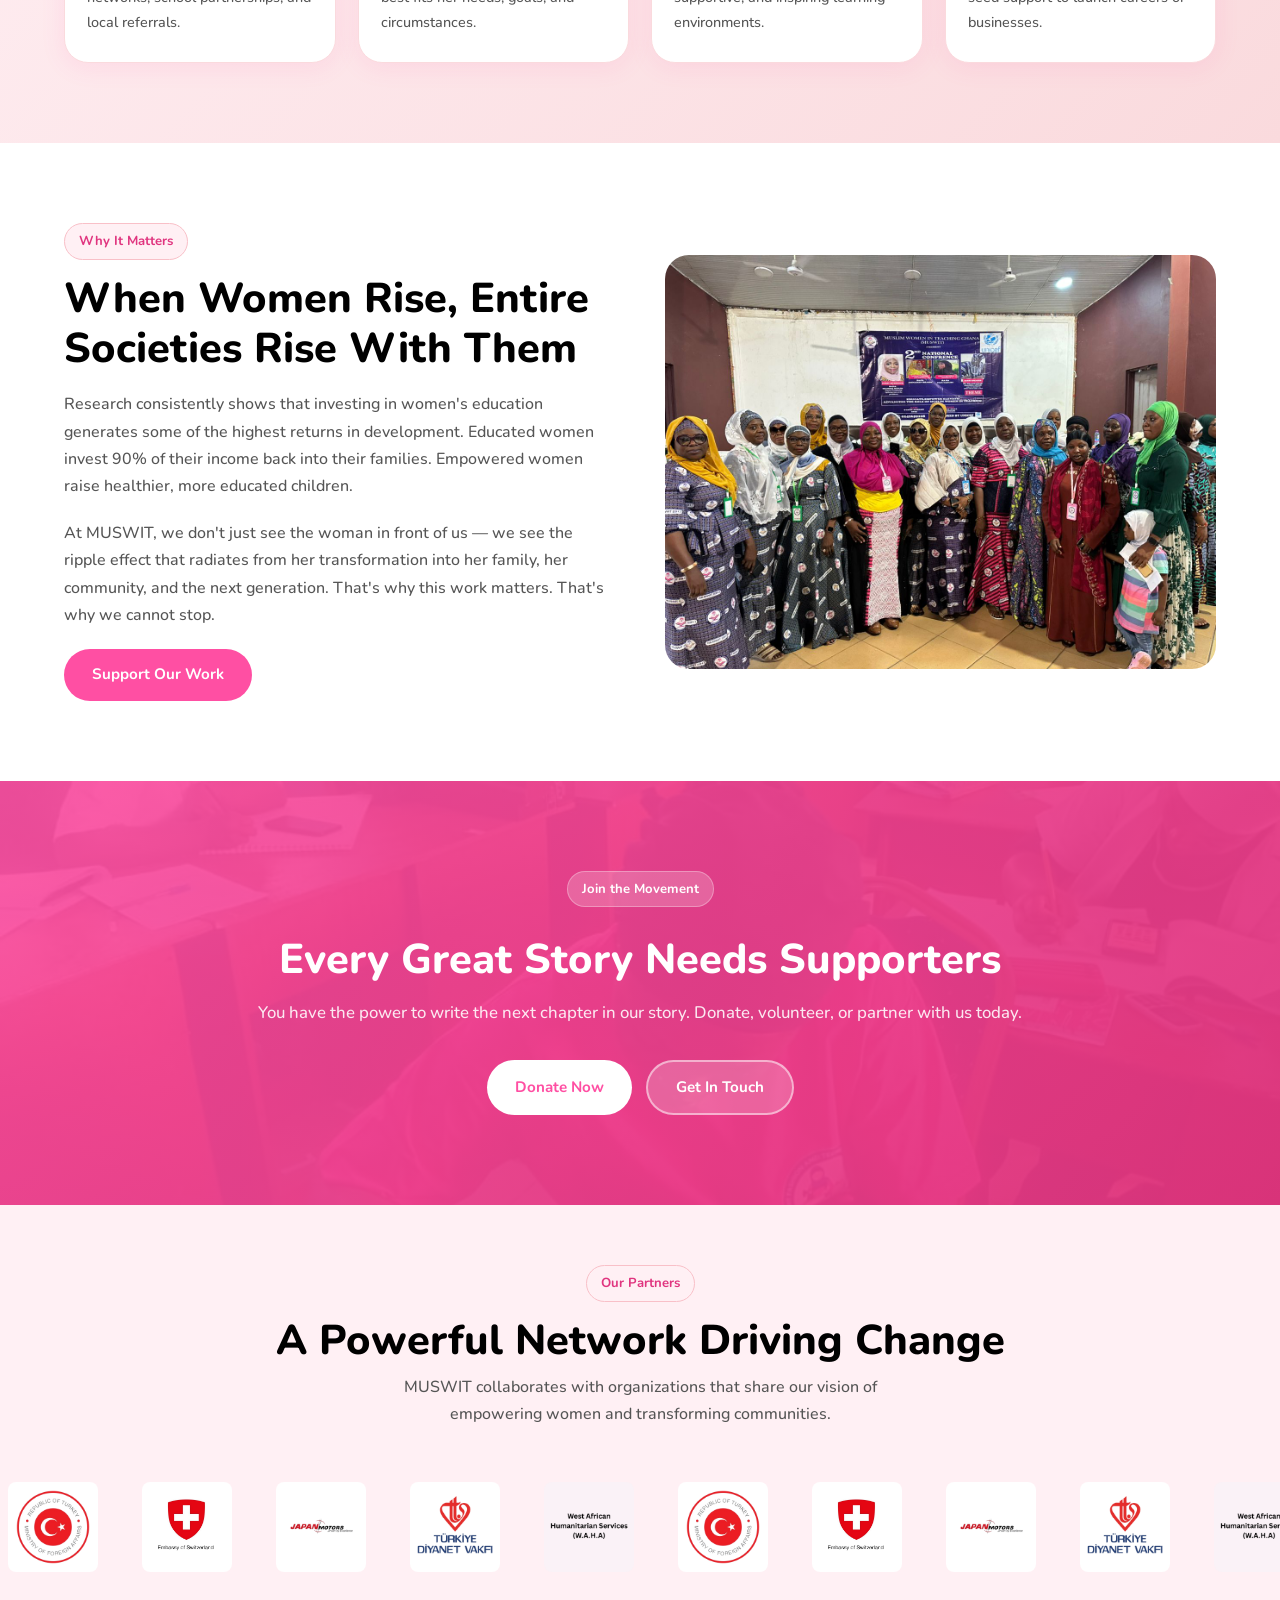
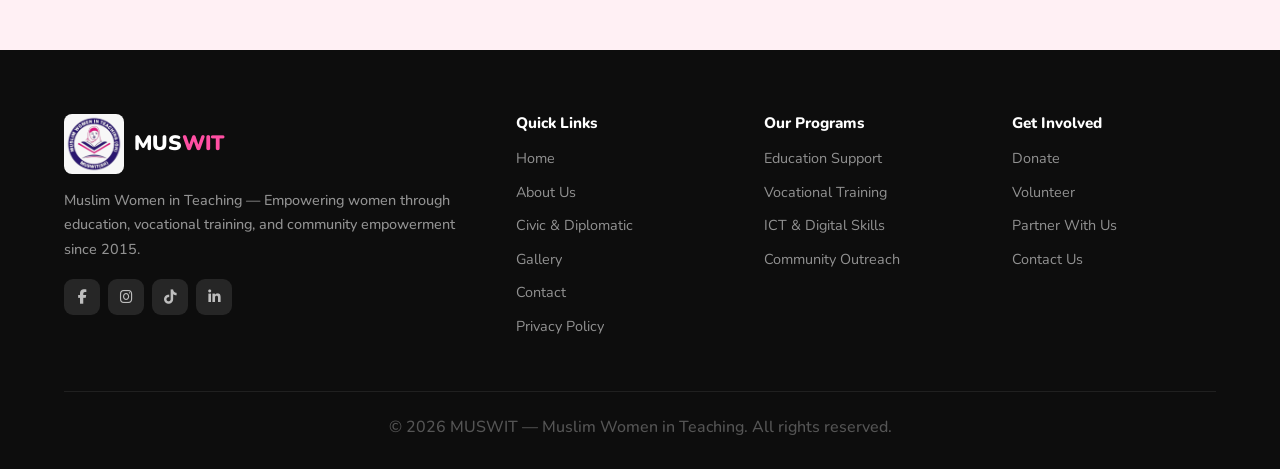
==== commit b6b180ba: "Privacy updated" ====
--- a/about.html
+++ b/about.html
@@ -4,6 +4,7 @@
   <meta charset="UTF-8" />
   <meta name="viewport" content="width=device-width, initial-scale=1.0"/>
   <title>About — MUSWIT</title>
+  <link rel="icon" type="image/png" href="muswit_logo.png" />
   <link rel="stylesheet" href="https://cdnjs.cloudflare.com/ajax/libs/font-awesome/6.5.0/css/all.min.css">
   <link href="https://fonts.googleapis.com/css2?family=Nunito:wght@400;500;600;700;800;900&display=swap" rel="stylesheet">
   <link rel="stylesheet" href="style.css" />
@@ -318,6 +319,7 @@
       <a href="civic.html"></i>Civic &amp; Diplomatic</a>
       <a href="gallery.html"></i>Gallery</a>
       <a href="contact.html"></i>Contact</a>
+      <a href="privacy.html"></i>Privacy Policy</a>
     </div>
     <div class="footer-col">
       <h4>Our Programs</h4>
--- a/style.css
+++ b/style.css
@@ -273,7 +273,7 @@
 }
 /* ===== CONTACT PAGE HERO ===== */
 .page-hero-contact {
-  background-image: url('https://images.unsplash.com/photo-1516321497487-e288fb19713f?w=1600&q=80');
+  background-image: url('muswitgh pics (1).jpeg');
 }
 /* ===== ABOUT PAGE HERO ===== */
 .page-hero-about {
@@ -587,6 +587,54 @@
   margin: 0 auto;
 }
 
+/* ===== PRIVACY POLICY ===== */
+.policy-section {
+  max-width: 950px;
+  margin: 0 auto;
+}
+.policy-content {
+  background: #fff;
+  border-radius: var(--radius-lg);
+  padding: 40px;
+  box-shadow: var(--shadow);
+  border: 1px solid var(--pink-light);
+}
+.policy-content h2 {
+  font-size: 1.4rem;
+  margin-top: 32px;
+  margin-bottom: 16px;
+  color: var(--black);
+  border-top: 2px solid var(--pink-light);
+  padding-top: 20px;
+}
+.policy-content h2:first-child {
+  border-top: none;
+  margin-top: 0;
+  padding-top: 0;
+}
+.policy-content h3 {
+  font-size: 1.1rem;
+  margin-top: 20px;
+  margin-bottom: 12px;
+  color: var(--pink-main);
+  font-weight: 700;
+}
+.policy-content p {
+  margin-bottom: 14px;
+  font-size: 0.95rem;
+  line-height: 1.7;
+  color: var(--gray);
+}
+.policy-content ul {
+  margin: 14px 0 14px 24px;
+  font-size: 0.95rem;
+}
+.policy-content ul li {
+  margin-bottom: 8px;
+  color: var(--gray);
+  list-style-type: disc;
+}
+
 /* ===== ABOUT VALUES ===== */
 .value-grid {
   display: grid;
@@ -992,6 +1040,7 @@
   .value-grid { grid-template-columns: repeat(2, 1fr); }
   .gallery-grid { grid-template-columns: repeat(2, 1fr); }
   .gallery-simple-grid { grid-template-columns: repeat(4, 1fr); }
+  .policy-grid { grid-template-columns: 1fr; }
 }
 
 @media (max-width: 768px) {
@@ -1012,6 +1061,11 @@
   
   /* PAGE HERO */
   .page-hero { padding: 110px 5% 60px; }
+  
+  /* POLICY */
+  .policy-content { padding: 24px; }
+  .policy-content h2 { font-size: 1.2rem; margin-top: 24px; }
+  .policy-content h3 { font-size: 1rem; }
   
   /* GRIDS */
   .cards-grid { grid-template-columns: 1fr; }
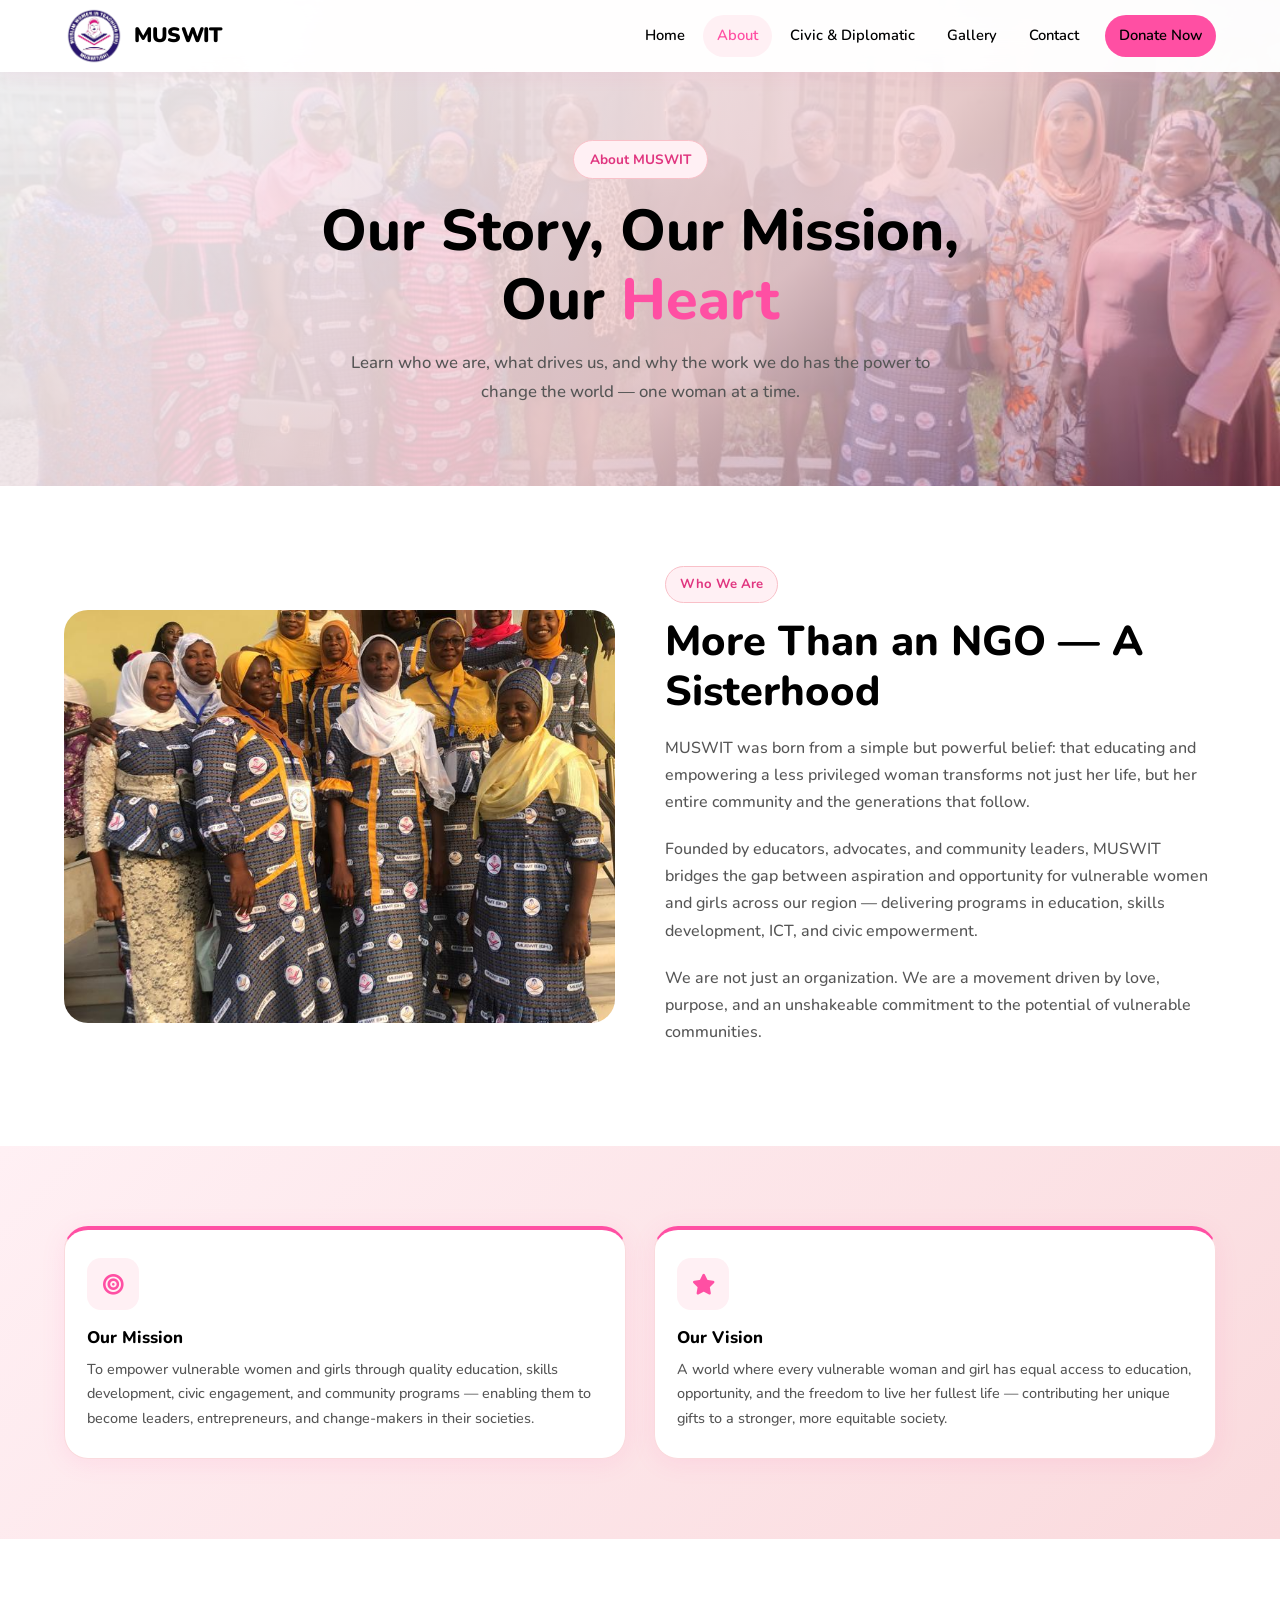
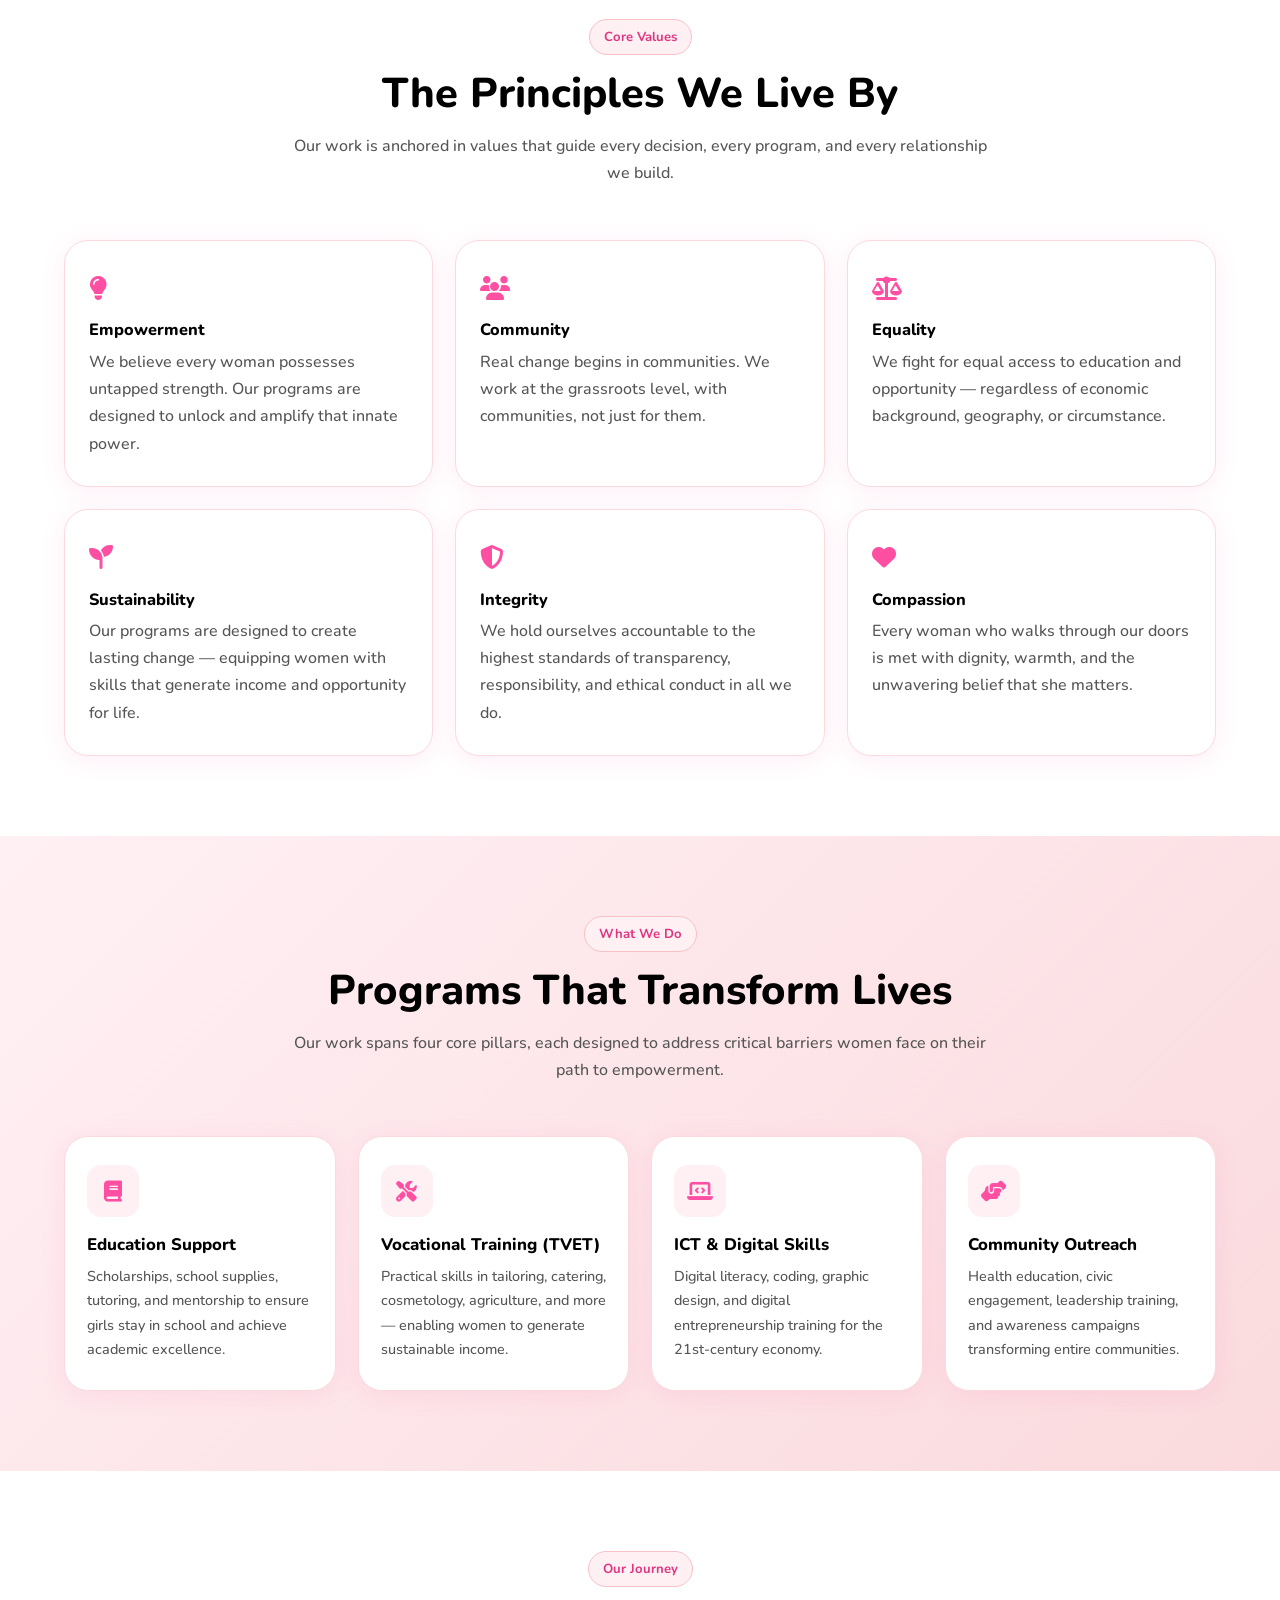
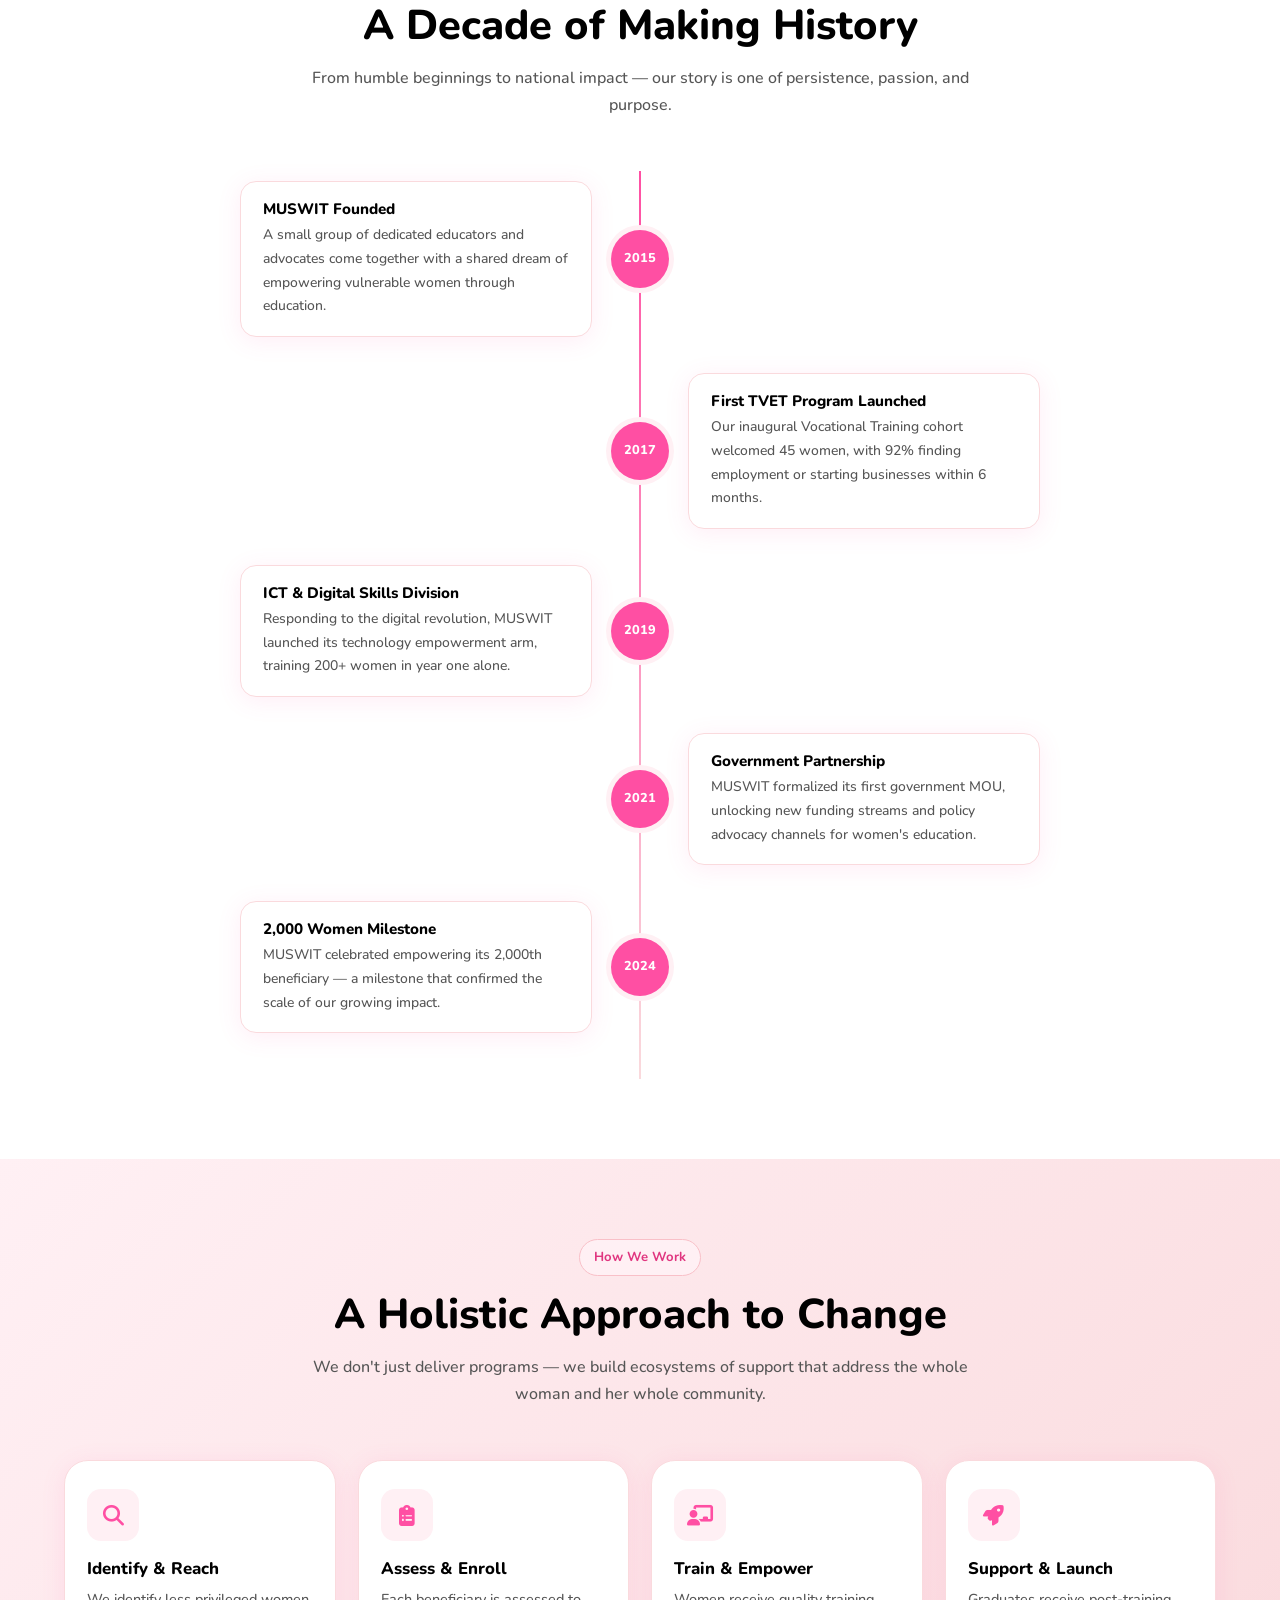
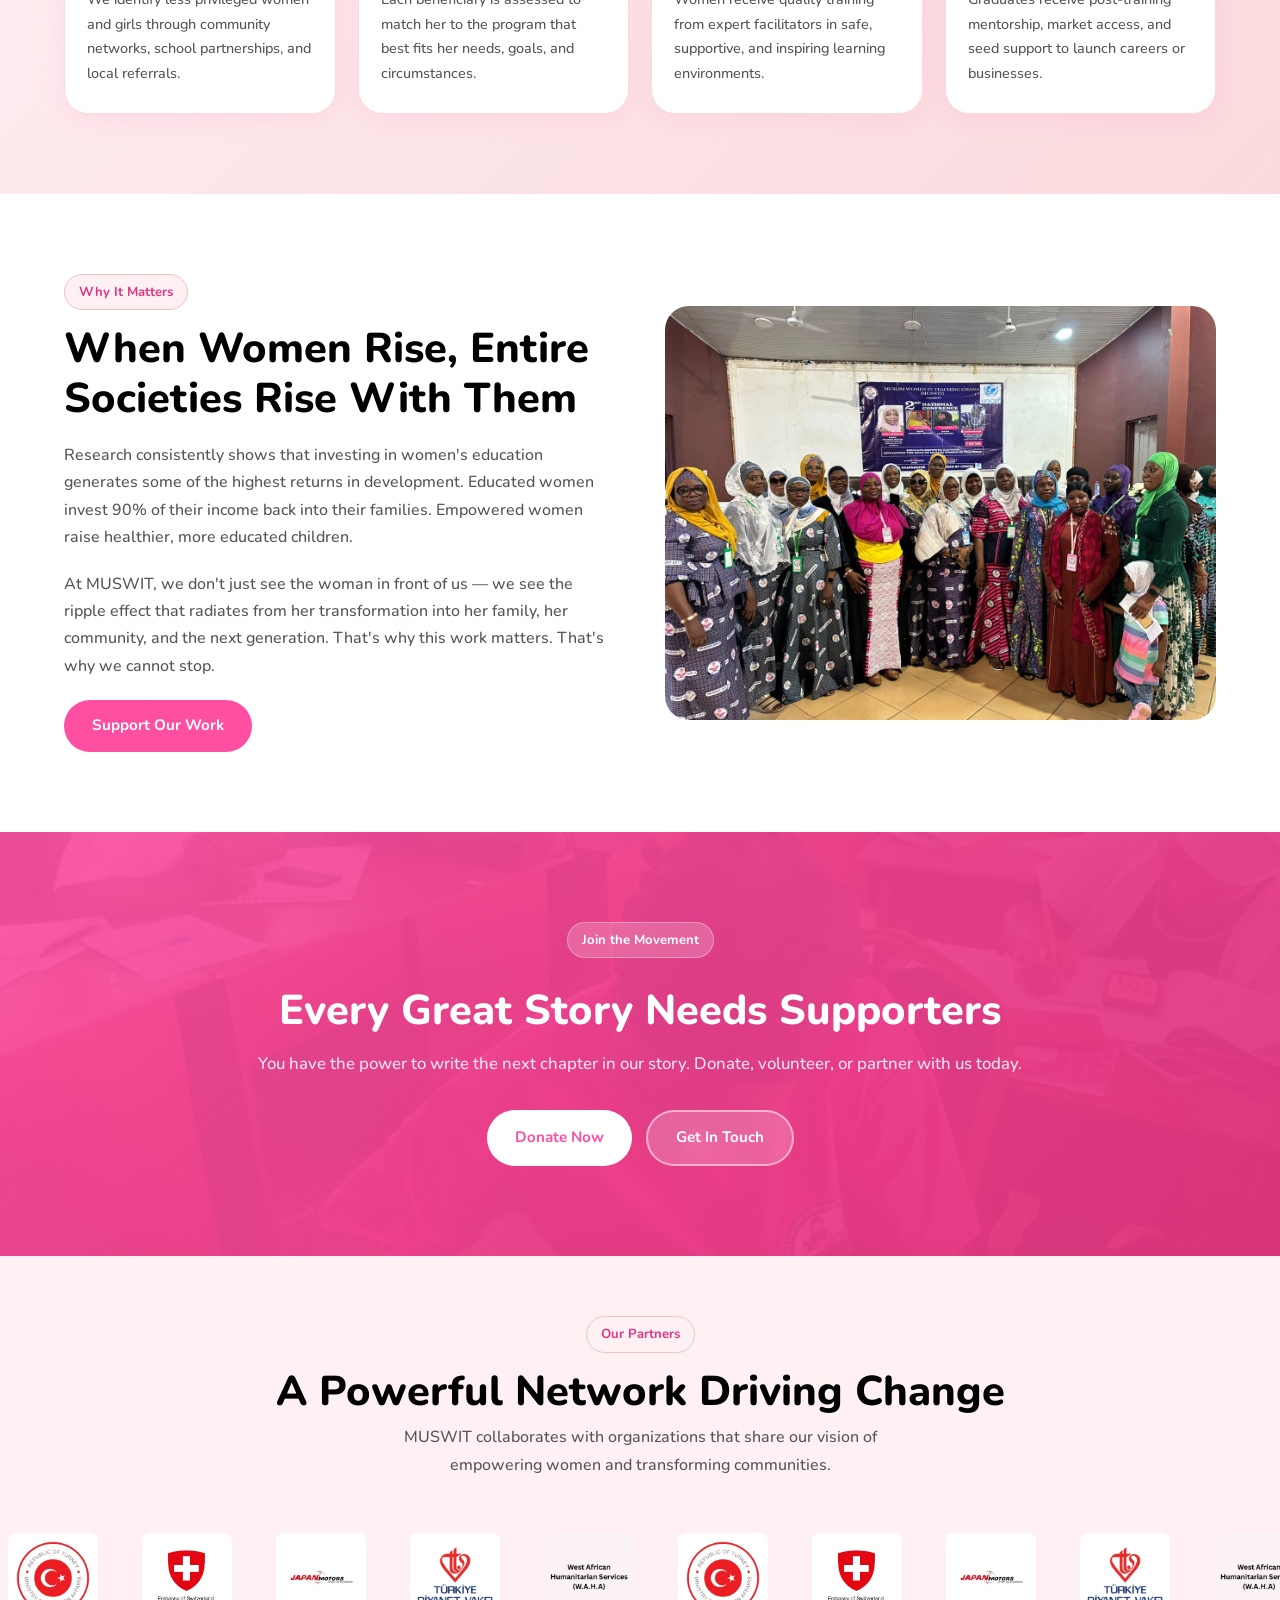
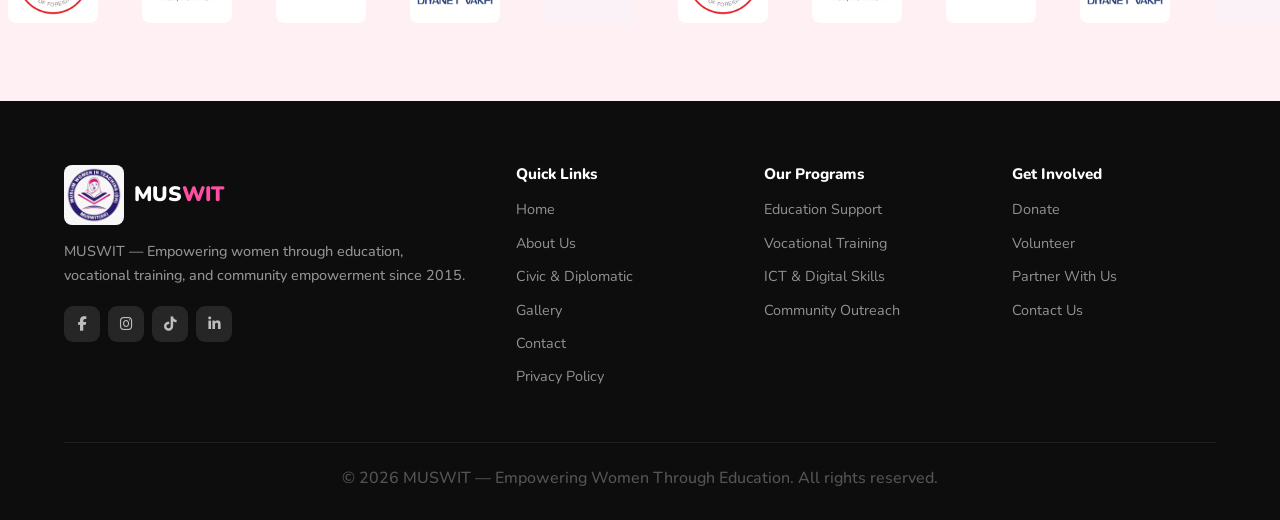
==== commit 0b57faf9: "Replace explicit beneficiary references with more inclusive phrasing such as: “vulnerable women and " ====
--- a/about.html
+++ b/about.html
@@ -52,9 +52,9 @@
     <div class="who-text">
       <div class="section-tag">Who We Are</div>
       <h2>More Than an NGO — A Sisterhood</h2>
-      <p>MUSWIT (Muslim Women in Teaching) was born from a simple but powerful belief: that educating and empowering a woman transforms not just her life, but her entire community and the generations that follow.</p>
-      <p>Founded by educators, advocates, and community leaders, MUSWIT bridges the gap between aspiration and opportunity for women and girls across our region — delivering programs in education, skills development, ICT, and civic empowerment.</p>
-      <p>We are not just an organization. We are a movement driven by love, purpose, and an unshakeable commitment to women's potential.</p>
+      <p>MUSWIT was born from a simple but powerful belief: that educating and empowering a less privileged woman transforms not just her life, but her entire community and the generations that follow.</p>
+      <p>Founded by educators, advocates, and community leaders, MUSWIT bridges the gap between aspiration and opportunity for vulnerable women and girls across our region — delivering programs in education, skills development, ICT, and civic empowerment.</p>
+      <p>We are not just an organization. We are a movement driven by love, purpose, and an unshakeable commitment to the potential of vulnerable communities.</p>
     </div>
   </div>
 </section>
@@ -66,12 +66,12 @@
       <div class="card" style="border-top:4px solid var(--pink-main);">
         <div class="card-icon"><i class="fas fa-bullseye"></i></div>
         <h3>Our Mission</h3>
-        <p>To empower Muslim women and girls through quality education, skills development, civic engagement, and community programs — enabling them to become leaders, entrepreneurs, and change-makers in their societies.</p>
+        <p>To empower vulnerable women and girls through quality education, skills development, civic engagement, and community programs — enabling them to become leaders, entrepreneurs, and change-makers in their societies.</p>
       </div>
       <div class="card" style="border-top:4px solid var(--pink-main);">
         <div class="card-icon"><i class="fas fa-star"></i></div>
         <h3>Our Vision</h3>
-        <p>A world where every Muslim woman and girl has equal access to education, opportunity, and the freedom to live her fullest life — contributing her unique gifts to a stronger, more equitable society.</p>
+        <p>A world where every vulnerable woman and girl has equal access to education, opportunity, and the freedom to live her fullest life — contributing her unique gifts to a stronger, more equitable society.</p>
       </div>
     </div>
   </div>
@@ -160,7 +160,7 @@
     <div class="timeline-item">
       <div class="timeline-content">
         <h4>MUSWIT Founded</h4>
-        <p>A small group of female educators and advocates come together with a shared dream of empowering Muslim women through education.</p>
+        <p>A small group of dedicated educators and advocates come together with a shared dream of empowering vulnerable women through education.</p>
       </div>
       <div class="timeline-year">2015</div>
       <div class="timeline-empty"></div>
@@ -211,7 +211,7 @@
     <div class="card">
       <div class="card-icon"><i class="fas fa-search"></i></div>
       <h3>Identify &amp; Reach</h3>
-      <p>We identify underserved women and girls through community networks, school partnerships, and local referrals.</p>
+      <p>We identify less privileged women and girls through community networks, school partnerships, and local referrals.</p>
     </div>
     <div class="card">
       <div class="card-icon"><i class="fas fa-clipboard-list"></i></div>
@@ -304,7 +304,7 @@
                 <span class="logo-icon"><img src="muswit logo1.jpeg" style="height: 60px !important ;width: 60px !important;"></span>
         <div class="footer-logo-text">MUS<span>WIT</span></div>
       </div>
-      <p>Muslim Women in Teaching — Empowering women through education, vocational training, and community empowerment since 2015.</p>
+      <p>MUSWIT — Empowering women through education, vocational training, and community empowerment since 2015.</p>
       <div class="footer-socials">
         <a href="https://facebook.com/yourpage" class="footer-social-btn" aria-label="Facebook"><i class="fab fa-facebook-f"></i></a>
         <a href="https://instagram.com/yourpage" class="footer-social-btn" aria-label="Instagram"><i class="fab fa-instagram"></i></a>
@@ -337,7 +337,7 @@
     </div>
   </div>
   <div class="footer-bottom">
-    <p>&copy; 2026 MUSWIT — Muslim Women in Teaching. All rights reserved.</p>
+    <p>&copy; 2026 MUSWIT — Empowering Women Through Education. All rights reserved.</p>
   </div>
 </footer>
 
--- a/style.css
+++ b/style.css
@@ -589,50 +589,173 @@
 
 /* ===== PRIVACY POLICY ===== */
 .policy-section {
-  max-width: 950px;
+  max-width: 1200px;
   margin: 0 auto;
-}
+  padding: 60px 5% !important;
+}
+
+.policy-container {
+  display: grid;
+  grid-template-columns: 280px 1fr;
+  gap: 40px;
+}
+
+.policy-toc {
+  position: sticky;
+  top: 100px;
+  background: linear-gradient(135deg, var(--pink-pale) 0%, #fef5f7 100%);
+  border: 2px solid var(--pink-light);
+  border-radius: var(--radius-lg);
+  padding: 24px;
+  height: fit-content;
+  box-shadow: 0 4px 16px rgba(255, 79, 163, 0.08);
+}
+
+.policy-toc h3 {
+  font-size: 0.95rem;
+  font-weight: 800;
+  color: var(--pink-main);
+  margin: 0 0 18px 0;
+  display: flex;
+  align-items: center;
+  gap: 8px;
+  border-bottom: 2px solid var(--pink-main);
+  padding-bottom: 12px;
+}
+
+.policy-toc ol {
+  margin: 0;
+  padding: 0;
+  list-style: none;
+}
+
+.policy-toc li {
+  margin-bottom: 8px;
+  font-size: 0.85rem;
+}
+
+.policy-toc li a {
+  color: var(--gray);
+  text-decoration: none;
+  transition: all 0.3s ease;
+  display: block;
+  padding: 6px 8px;
+  border-radius: 6px;
+  font-weight: 500;
+}
+
+.policy-toc li a:hover {
+  color: var(--pink-main);
+  background: rgba(255, 79, 163, 0.08);
+  padding-left: 12px;
+}
+
 .policy-content {
   background: #fff;
   border-radius: var(--radius-lg);
   padding: 40px;
-  box-shadow: var(--shadow);
+  box-shadow: 0 4px 24px rgba(0, 0, 0, 0.08);
   border: 1px solid var(--pink-light);
 }
+
+.policy-intro-badge {
+  background: linear-gradient(135deg, rgba(255, 79, 163, 0.1) 0%, rgba(255, 79, 163, 0.05) 100%);
+  border-left: 4px solid var(--pink-main);
+  padding: 18px 22px;
+  border-radius: 8px;
+  margin-bottom: 36px;
+  display: flex;
+  align-items: center;
+  gap: 14px;
+  font-weight: 600;
+  color: var(--gray);
+}
+
+.policy-intro-badge i {
+  font-size: 1.4rem;
+  color: var(--pink-main);
+  flex-shrink: 0;
+}
+
+.policy-content section {
+  margin-bottom: 36px;
+  padding-bottom: 28px;
+  border-bottom: 1px solid var(--pink-light);
+}
+
+.policy-content section:last-child {
+  border-bottom: none;
+}
+
 .policy-content h2 {
-  font-size: 1.4rem;
-  margin-top: 32px;
-  margin-bottom: 16px;
+  font-size: 1.45rem;
+  margin: 0 0 16px 0;
   color: var(--black);
-  border-top: 2px solid var(--pink-light);
-  padding-top: 20px;
-}
-.policy-content h2:first-child {
-  border-top: none;
-  margin-top: 0;
-  padding-top: 0;
-}
+  font-weight: 800;
+  border-left: 4px solid var(--pink-main);
+  padding-left: 14px;
+}
+
 .policy-content h3 {
   font-size: 1.1rem;
-  margin-top: 20px;
-  margin-bottom: 12px;
+  margin: 24px 0 12px 0;
   color: var(--pink-main);
   font-weight: 700;
 }
+
 .policy-content p {
   margin-bottom: 14px;
-  font-size: 0.95rem;
+  font-size: 0.97rem;
+  line-height: 1.8;
+  color: var(--gray);
+}
+
+.policy-content ul, .policy-content ol {
+  margin: 14px 0 14px 32px;
+  font-size: 0.97rem;
+}
+
+.policy-content ul li, .policy-content ol li {
+  margin-bottom: 10px;
+  color: var(--gray);
   line-height: 1.7;
-  color: var(--gray);
-}
-.policy-content ul {
-  margin: 14px 0 14px 24px;
-  font-size: 0.95rem;
-}
-.policy-content ul li {
+}
+
+.policy-content a {
+  color: var(--pink-main);
+  text-decoration: none;
+  font-weight: 600;
+  transition: all 0.2s ease;
+  border-bottom: 2px solid transparent;
+}
+
+.policy-content a:hover {
+  border-bottom-color: var(--pink-main);
+}
+
+.policy-content strong {
+  color: var(--black);
+  font-weight: 700;
+}
+
+.policy-footer-badge {
+  background: linear-gradient(135deg, var(--pink-pale) 0%, var(--pink-light) 100%);
+  padding: 32px;
+  border-radius: var(--radius-lg);
+  margin-top: 40px;
+  text-align: center;
+  border: 1px solid var(--pink-mid);
+  box-shadow: 0 4px 24px rgba(255, 79, 163, 0.12);
+}
+
+.policy-footer-badge h3 {
+  margin-top: 0;
   margin-bottom: 8px;
-  color: var(--gray);
-  list-style-type: disc;
+  font-size: 1.2rem;
+}
+
+.policy-footer-badge p {
+  margin: 8px 0;
 }
 
 /* ===== ABOUT VALUES ===== */
@@ -1063,8 +1186,10 @@
   .page-hero { padding: 110px 5% 60px; }
   
   /* POLICY */
+  .policy-container { grid-template-columns: 1fr; }
+  .policy-toc { position: static; margin-bottom: 24px; }
   .policy-content { padding: 24px; }
-  .policy-content h2 { font-size: 1.2rem; margin-top: 24px; }
+  .policy-content h2 { font-size: 1.25rem; }
   .policy-content h3 { font-size: 1rem; }
   
   /* GRIDS */
